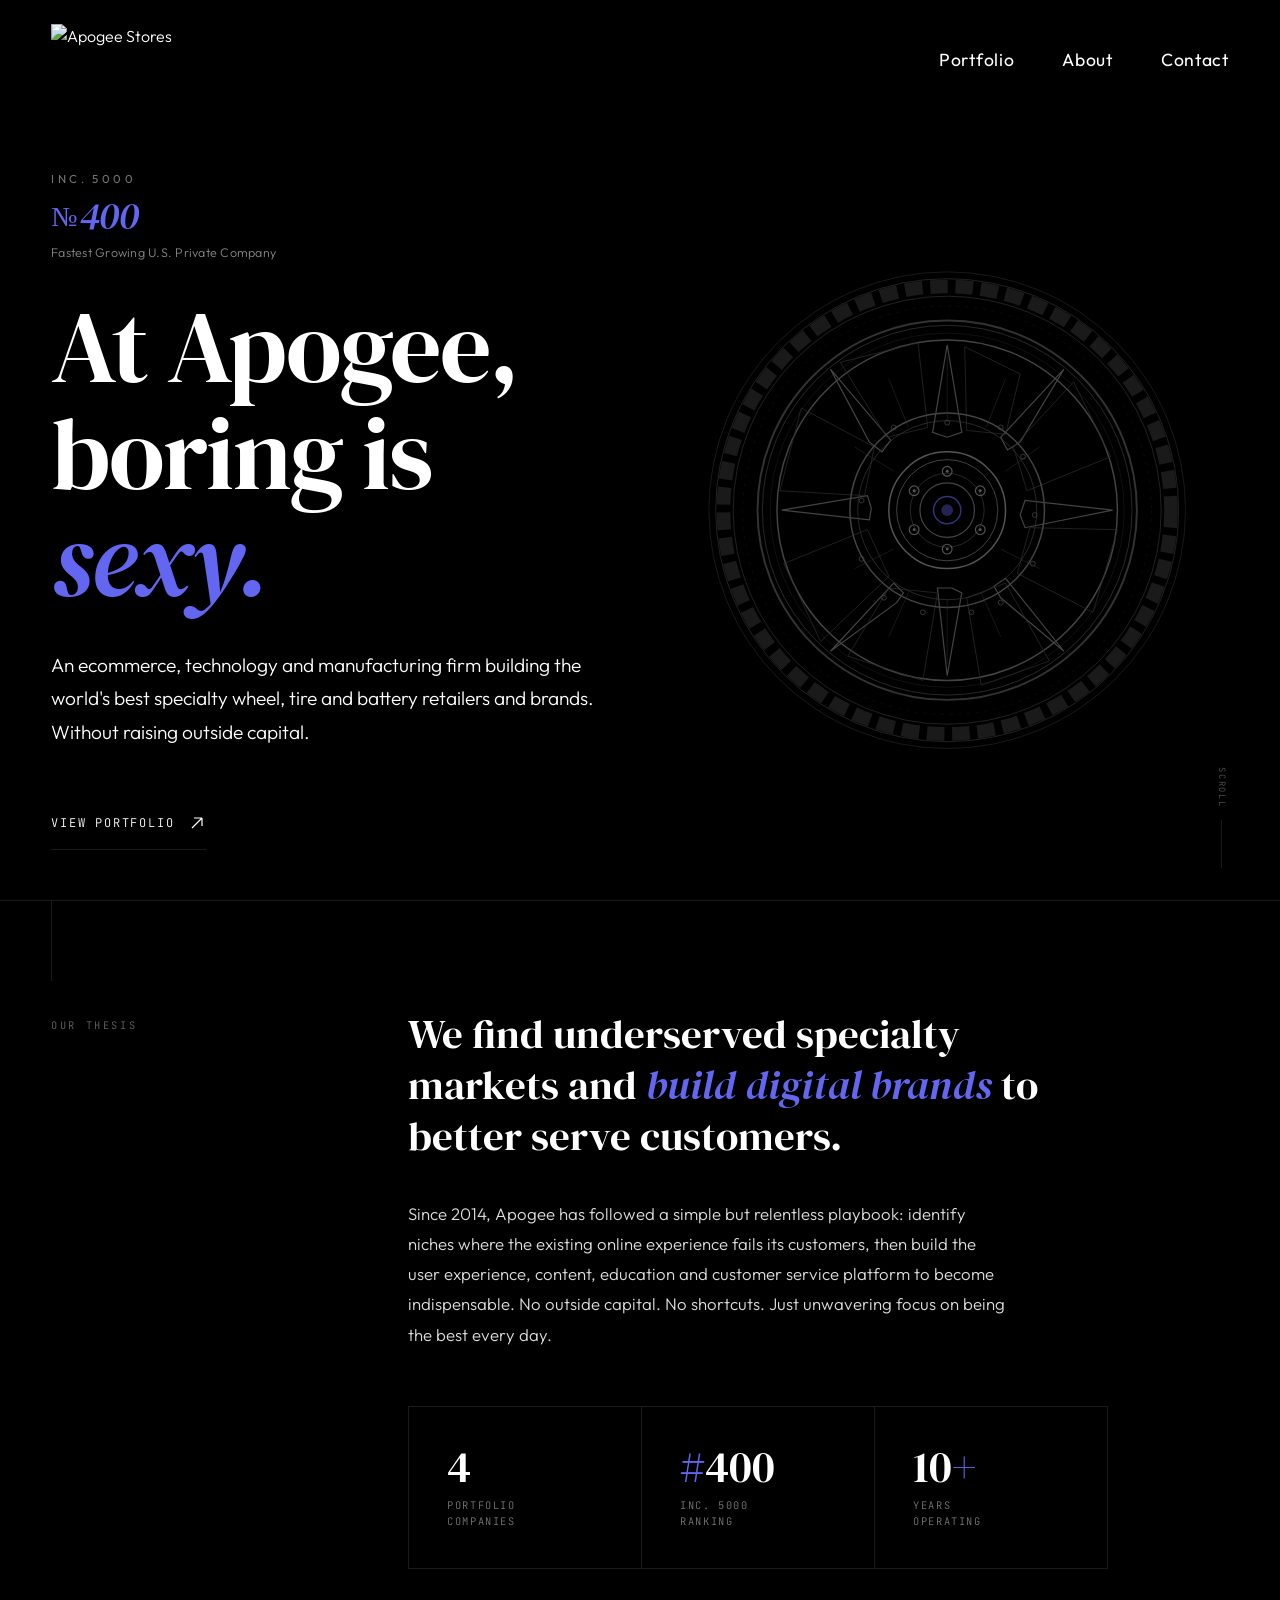
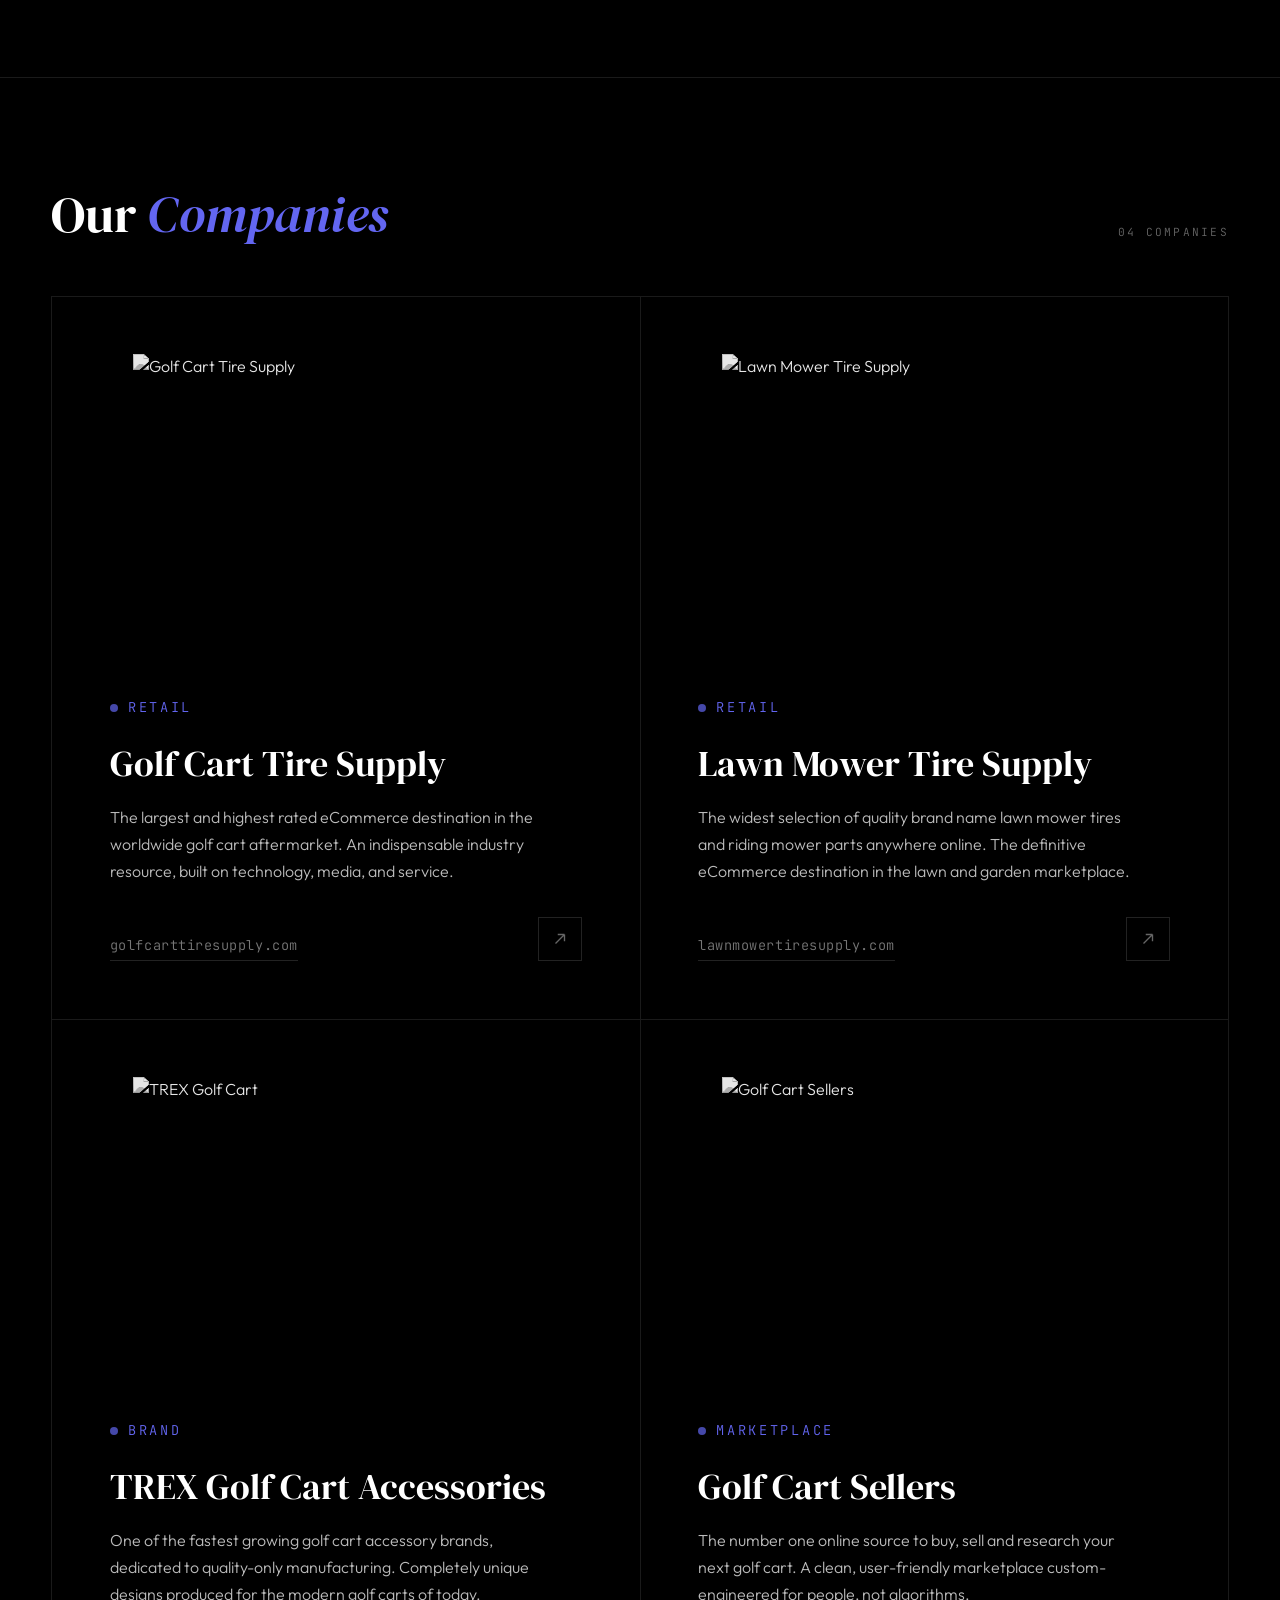
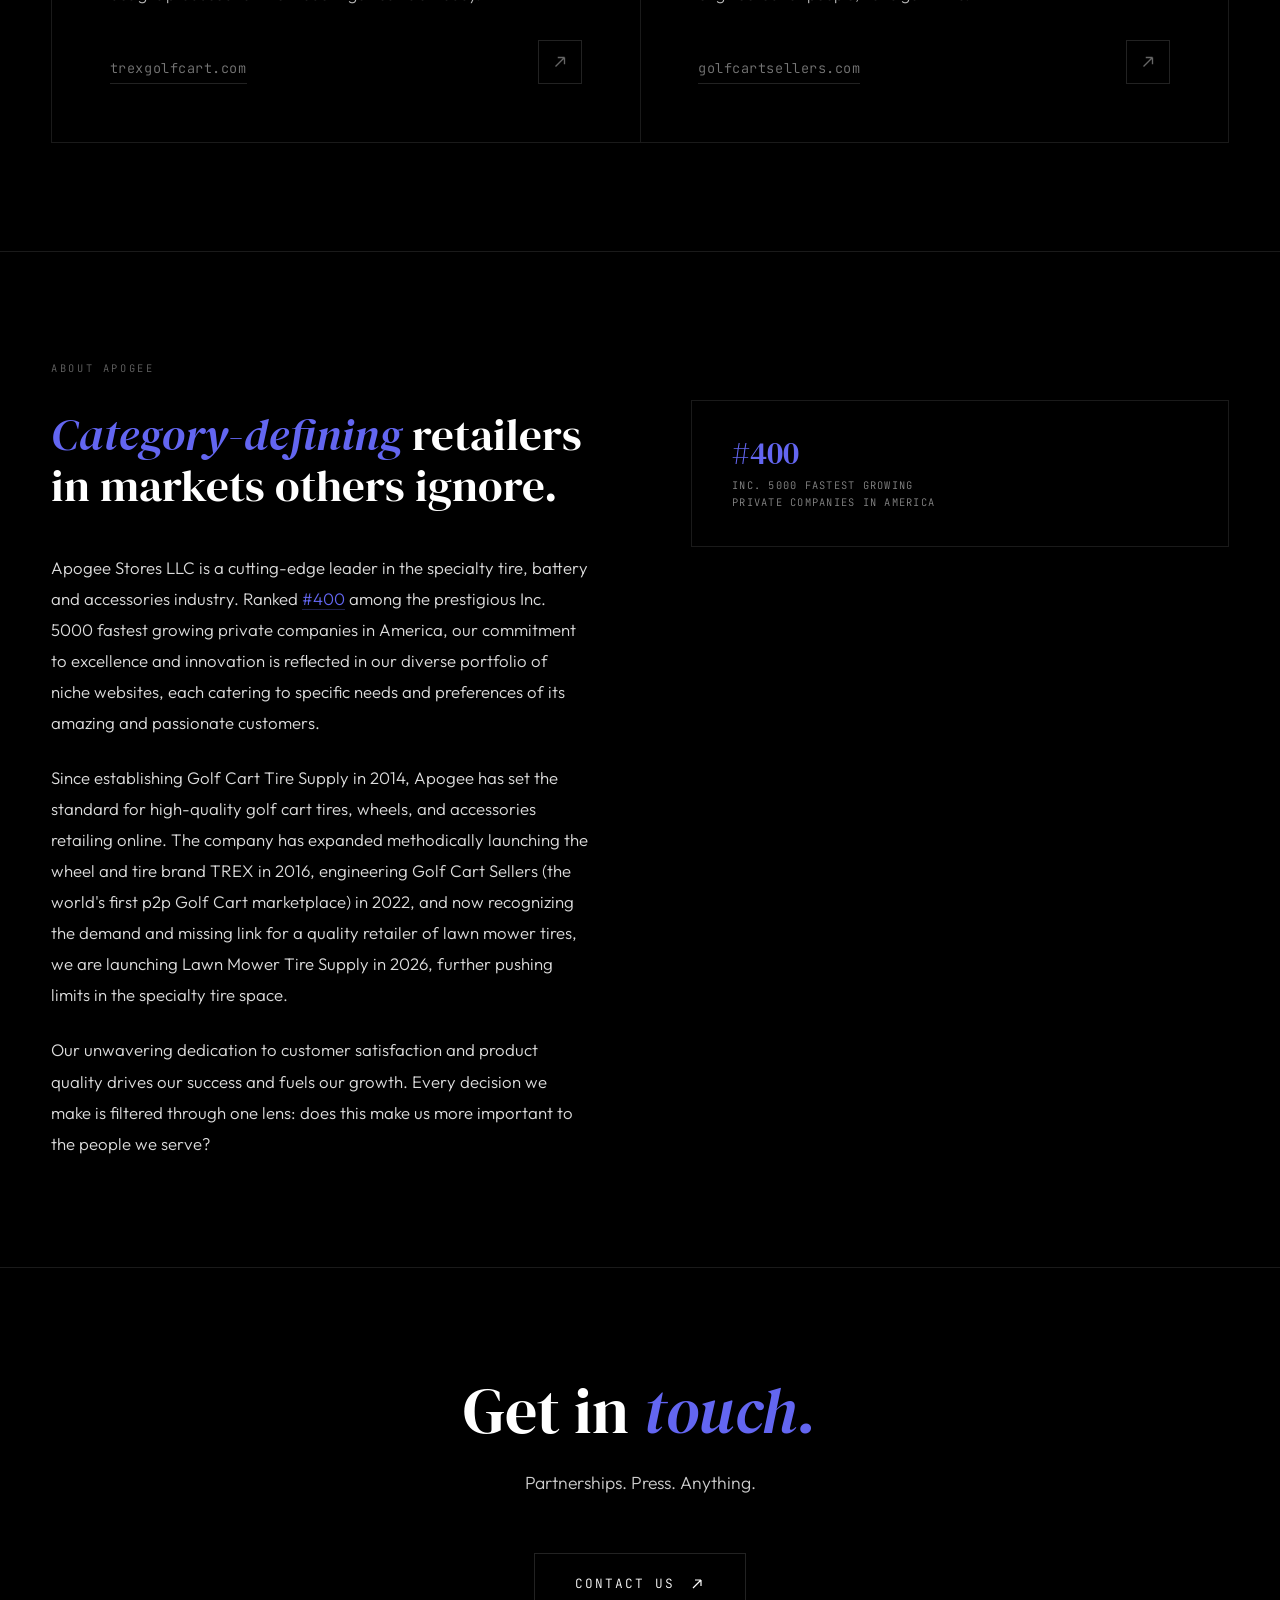
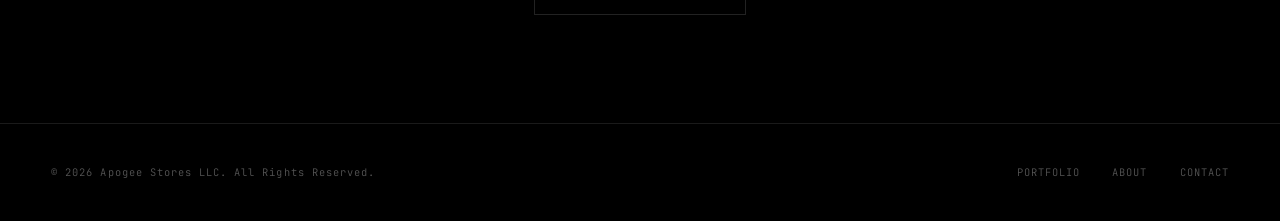
==== index.html @ 9d865c05 "Add files via upload New hero section above "Sexy" text." ====
<!DOCTYPE html>
<html lang="en">
<head>
<meta charset="UTF-8">
<meta name="viewport" content="width=device-width, initial-scale=1.0">
<meta name="theme-color" content="#000000">
<meta name="color-scheme" content="dark">
<title>Apogee Stores LLC | An innovative retail firm.</title>
<meta name="description" content="Apogee Stores is an ecommerce, technology and manufacturing firm that builds the world's best specialty wheel, tire and battery retailers and brands.">
<link rel="icon" type="image/svg+xml" href="data:image/svg+xml,%3Csvg xmlns='http://www.w3.org/2000/svg' viewBox='0 0 32 32'%3E%3Ctext x='50%25' y='95%25' text-anchor='middle' font-family='Times New Roman,Times,serif' font-size='38' font-weight='bold' fill='%23000'%3EA%3C/text%3E%3C/svg%3E">
<link rel="preconnect" href="https://fonts.googleapis.com">
<link rel="preconnect" href="https://fonts.gstatic.com" crossorigin>
<link href="https://fonts.googleapis.com/css2?family=DM+Serif+Display:ital@0;1&family=Outfit:wght@300;400;500;600&family=JetBrains+Mono:wght@300;400&display=swap" rel="stylesheet">
<style>
*, *::before, *::after { margin: 0; padding: 0; box-sizing: border-box; }

:root {
  --white: #fff;
  --ink: #000;
  --graphite: #1a1a1a;
  --ember: #6366f1;
  --serif: 'DM Serif Display', Georgia, serif;
  --sans: 'Outfit', sans-serif;
  --mono: 'JetBrains Mono', monospace;
  --ease-out-expo: cubic-bezier(0.16, 1, 0.3, 1);
}

html {
  font-size: 16px;
  scroll-behavior: smooth;
  -webkit-font-smoothing: antialiased;
  -moz-osx-font-smoothing: grayscale;
  background: #000000;
  color-scheme: dark;
}

body {
  background: #000000;
  color: #ffffff;
  font-family: var(--sans);
  font-weight: 300;
  line-height: 1.6;
  overflow-x: hidden;
  min-height: 100vh;
}

a { color: inherit; text-decoration: none; }

/* ===================== NAVIGATION ===================== */
.nav {
  position: fixed;
  top: 0;
  left: 0;
  right: 0;
  z-index: 100;
  padding: 0 clamp(24px, 4vw, 64px);
  height: 110px;
  padding-top: 10px;
  display: flex;
  align-items: center;
  justify-content: space-between;
  transition: background 0.5s ease, backdrop-filter 0.5s ease;
}

.nav.scrolled {
  background: rgba(0, 0, 0, 0.92);
  backdrop-filter: blur(20px) saturate(1.2);
  -webkit-backdrop-filter: blur(20px) saturate(1.2);
}

.nav-logo {
  display: flex;
  align-items: center;
  position: relative;
  z-index: 110;
}

.nav-logo-img {
  height: 72px;
  width: auto;
  display: block;
}

.nav-links {
  display: flex;
  align-items: center;
  gap: 48px;
}

.nav-link {
  font-family: var(--sans);
  font-size: 1.1rem;
  font-weight: 400;
  letter-spacing: 0.04em;
  color: #ffffff;
  transition: opacity 0.3s ease;
  position: relative;
}

.nav-link::after {
  content: '';
  position: absolute;
  bottom: -6px;
  left: 0;
  width: 0;
  height: 1.5px;
  background: var(--ember);
  transition: width 0.4s var(--ease-out-expo);
}

.nav-link:hover { opacity: 0.7; }
.nav-link:hover::after { width: 100%; }

.nav-toggle {
  display: none;
  flex-direction: column;
  gap: 6px;
  cursor: pointer;
  padding: 8px;
  background: none;
  border: none;
  position: relative;
  z-index: 110;
}

.nav-toggle span {
  display: block;
  width: 28px;
  height: 2px;
  background: #fff;
  transition: all 0.4s var(--ease-out-expo);
  transform-origin: center;
}

/* Full-screen mobile menu overlay */
.mobile-menu {
  display: none;
  position: fixed;
  inset: 0;
  z-index: 105;
  background: #000000;
  flex-direction: column;
  justify-content: center;
  align-items: flex-start;
  padding: 0 clamp(32px, 8vw, 64px);
  opacity: 0;
  visibility: hidden;
  transition: opacity 0.5s var(--ease-out-expo), visibility 0.5s;
}

.mobile-menu.open {
  opacity: 1;
  visibility: visible;
}

.mobile-menu-links {
  display: flex;
  flex-direction: column;
  gap: 0;
  width: 100%;
}

.mobile-menu-link {
  font-family: var(--serif);
  font-size: 2.4rem;
  font-weight: 400;
  color: #ffffff;
  padding: 24px 0;
  border-bottom: 1px solid #1a1a1a;
  display: block;
  transition: color 0.3s ease;
  opacity: 0;
  transform: translateY(20px);
  transition: opacity 0.5s var(--ease-out-expo), transform 0.5s var(--ease-out-expo), color 0.3s ease;
}

.mobile-menu.open .mobile-menu-link {
  opacity: 1;
  transform: translateY(0);
}

.mobile-menu.open .mobile-menu-link:nth-child(1) { transition-delay: 0.1s; }
.mobile-menu.open .mobile-menu-link:nth-child(2) { transition-delay: 0.18s; }
.mobile-menu.open .mobile-menu-link:nth-child(3) { transition-delay: 0.26s; }

.mobile-menu-link:active { color: var(--ember); }

.mobile-menu-footer {
  position: absolute;
  bottom: 40px;
  left: clamp(32px, 8vw, 64px);
  right: clamp(32px, 8vw, 64px);
  display: flex;
  justify-content: space-between;
  align-items: center;
  border-top: 1px solid #1a1a1a;
  padding-top: 20px;
}

.mobile-menu-copy {
  font-family: var(--mono);
  font-size: 0.55rem;
  letter-spacing: 0.1em;
  color: #555;
}

.mobile-menu-site {
  font-family: var(--mono);
  font-size: 0.55rem;
  letter-spacing: 0.1em;
  color: #555;
}

/* ===================== HERO ===================== */
.hero {
  min-height: 100vh;
  display: flex;
  flex-direction: column;
  justify-content: center;
  padding: 0 clamp(24px, 4vw, 64px);
  padding-top: 120px;
  position: relative;
  overflow: hidden;
}

.hero-bg {
  position: absolute;
  inset: 0;
  z-index: 0;
  background: #000000;
}

.hero-split {
  position: relative;
  z-index: 2;
  display: grid;
  grid-template-columns: 1fr 1fr;
  align-items: center;
  gap: clamp(20px, 4vw, 60px);
  max-width: 1400px;
}

.hero-content {
  max-width: 650px;
}

/* Wireframe wheel animation */
.hero-visual {
  display: flex;
  align-items: center;
  justify-content: center;
}

.wheel-container {
  width: clamp(380px, 38vw, 620px);
  height: clamp(380px, 38vw, 620px);
  position: relative;
  animation: wheelSpin 25s linear infinite;
}

@keyframes wheelSpin {
  from { transform: rotate(0deg); }
  to { transform: rotate(360deg); }
}

.wheel-container svg {
  width: 100%;
  height: 100%;
}

.hero-eyebrow {
  margin-bottom: 32px;
  display: flex;
  flex-direction: column;
  align-items: flex-start;
  gap: 6px;
}

.eyebrow-top {
  font-family: var(--sans);
  font-size: 0.72rem;
  font-weight: 400;
  letter-spacing: 0.3em;
  text-transform: uppercase;
  color: #777;
}

.eyebrow-rank {
  font-family: var(--serif);
  font-size: clamp(1.8rem, 3vw, 2.4rem);
  font-weight: 400;
  font-style: italic;
  line-height: 1;
  color: var(--ember);
  letter-spacing: -0.015em;
  margin-top: 2px;
}

.eyebrow-numero {
  font-style: normal;
  font-size: 0.72em;
  margin-right: 0.08em;
  vertical-align: 0.08em;
  letter-spacing: 0;
}

.eyebrow-sub {
  font-family: var(--sans);
  font-size: 0.78rem;
  font-weight: 300;
  color: #888;
  letter-spacing: 0.02em;
  margin-top: 4px;
  line-height: 1.3;
}

.hero-headline {
  font-family: var(--serif);
  font-size: clamp(3.2rem, 8vw, 7.5rem);
  font-weight: 400;
  line-height: 1.04;
  letter-spacing: -0.02em;
  color: #fff;
  margin-bottom: 36px;
}

.hero-headline em {
  font-style: italic;
  color: var(--ember);
}

.hero-sub {
  font-size: clamp(1.05rem, 1.5vw, 1.2rem);
  font-weight: 300;
  line-height: 1.75;
  color: #fff;
  max-width: 580px;
  margin-bottom: 48px;
}

.hero-cta {
  display: inline-flex;
  align-items: center;
  gap: 14px;
  font-family: var(--mono);
  font-size: 0.75rem;
  letter-spacing: 0.15em;
  text-transform: uppercase;
  color: #fff;
  padding: 16px 0;
  border-bottom: 1px solid var(--graphite);
  transition: border-color 0.4s ease, gap 0.4s var(--ease-out-expo);
  cursor: pointer;
}

.hero-cta:hover { border-color: var(--ember); gap: 22px; }

.hero-cta svg {
  width: 18px;
  height: 18px;
  transition: transform 0.4s var(--ease-out-expo);
}

.hero-cta:hover svg { transform: translateX(4px); }

.hero-scroll {
  position: absolute;
  bottom: 32px;
  right: clamp(24px, 4vw, 64px);
  z-index: 2;
  display: flex;
  flex-direction: column;
  align-items: center;
  gap: 12px;
}

.hero-scroll-text {
  font-family: var(--mono);
  font-size: 0.55rem;
  letter-spacing: 0.2em;
  text-transform: uppercase;
  color: #555;
  writing-mode: vertical-rl;
}

.hero-scroll-line {
  width: 1px;
  height: 48px;
  background: var(--graphite);
  position: relative;
  overflow: hidden;
}

.hero-scroll-line::after {
  content: '';
  position: absolute;
  top: -100%;
  left: 0;
  width: 100%;
  height: 100%;
  background: var(--ember);
  animation: scrollPulse 2.4s var(--ease-out-expo) infinite;
}

@keyframes scrollPulse {
  0% { top: -100%; }
  50% { top: 100%; }
  100% { top: 100%; }
}

/* ===================== SECTIONS ===================== */
.section {
  padding: clamp(80px, 12vh, 160px) clamp(24px, 4vw, 64px);
  position: relative;
}

.thesis { border-top: 1px solid var(--graphite); }

.thesis-inner {
  display: grid;
  grid-template-columns: 280px 1fr;
  gap: clamp(40px, 6vw, 120px);
  max-width: 1400px;
  margin: 0 auto;
}

.thesis-label {
  font-family: var(--mono);
  font-size: 0.65rem;
  letter-spacing: 0.25em;
  text-transform: uppercase;
  color: #666;
  padding-top: 8px;
}

.thesis-heading {
  font-family: var(--serif);
  font-size: clamp(1.8rem, 3.2vw, 2.8rem);
  font-weight: 400;
  line-height: 1.25;
  color: #fff;
  margin-bottom: 36px;
  max-width: 700px;
}

.thesis-heading em { font-style: italic; color: var(--ember); }

.thesis-body {
  font-size: 1.05rem;
  font-weight: 300;
  line-height: 1.8;
  color: #ddd;
  max-width: 600px;
  margin-bottom: 56px;
}

.stats {
  display: grid;
  grid-template-columns: repeat(3, 1fr);
  gap: 1px;
  background: var(--graphite);
  border: 1px solid var(--graphite);
  max-width: 700px;
}

.stat {
  background: #000;
  padding: clamp(24px, 3vw, 40px);
}

.stat-number {
  font-family: var(--serif);
  font-size: clamp(2rem, 3.5vw, 3rem);
  font-weight: 400;
  color: #fff;
  line-height: 1;
  margin-bottom: 8px;
}

.stat-number .stat-accent { color: var(--ember); }

.stat-label {
  font-family: var(--mono);
  font-size: 0.65rem;
  letter-spacing: 0.15em;
  text-transform: uppercase;
  color: #777;
  line-height: 1.5;
}

/* ===================== PORTFOLIO ===================== */
.portfolio { border-top: 1px solid var(--graphite); }

.portfolio-header {
  display: flex;
  justify-content: space-between;
  align-items: flex-end;
  max-width: 1400px;
  margin: 0 auto clamp(48px, 6vh, 80px);
}

.portfolio-title {
  font-family: var(--serif);
  font-size: clamp(2.2rem, 4vw, 3.5rem);
  font-weight: 400;
  color: #fff;
  line-height: 1.1;
}

.portfolio-title em { font-style: italic; color: var(--ember); }

.portfolio-count {
  font-family: var(--mono);
  font-size: 0.7rem;
  letter-spacing: 0.2em;
  text-transform: uppercase;
  color: #666;
}

.portfolio-grid {
  max-width: 1400px;
  margin: 0 auto;
  display: grid;
  grid-template-columns: 1fr 1fr;
  gap: 1px;
  background: var(--graphite);
  border: 1px solid var(--graphite);
}

.portfolio-card {
  background: #000;
  padding: clamp(36px, 4.5vw, 64px);
  display: flex;
  flex-direction: column;
  justify-content: space-between;
  min-height: clamp(440px, 52vh, 620px);
  position: relative;
  overflow: hidden;
  cursor: pointer;
  transition: background 0.5s ease;
}

.portfolio-card::before {
  content: '';
  position: absolute;
  inset: 0;
  opacity: 0;
  transition: opacity 0.6s ease;
}

.portfolio-card:nth-child(1)::before { background: radial-gradient(ellipse at 30% 70%, rgba(99, 102, 241, 0.07) 0%, transparent 70%); }
.portfolio-card:nth-child(2)::before { background: radial-gradient(ellipse at 70% 30%, rgba(99, 102, 241, 0.06) 0%, transparent 70%); }
.portfolio-card:nth-child(3)::before { background: radial-gradient(ellipse at 40% 40%, rgba(99, 102, 241, 0.06) 0%, transparent 70%); }
.portfolio-card:nth-child(4)::before { background: radial-gradient(ellipse at 60% 60%, rgba(99, 102, 241, 0.07) 0%, transparent 70%); }

.portfolio-card:hover::before { opacity: 1; }
.portfolio-card:hover { background: #050505; }

.card-top { position: relative; z-index: 1; }

.card-logo {
  height: clamp(200px, 24vw, 320px);
  width: auto;
  max-width: 90%;
  display: block;
  margin: 0 auto 32px auto;
  opacity: 0.9;
  filter: grayscale(100%) brightness(1.3);
  transition: opacity 0.4s ease, filter 0.4s ease;
}

.portfolio-card:hover .card-logo {
  opacity: 1;
  filter: grayscale(0%) brightness(1);
}

.card-category {
  font-family: var(--mono);
  font-size: 0.85rem;
  letter-spacing: 0.2em;
  text-transform: uppercase;
  color: var(--ember);
  margin-bottom: 24px;
  display: inline-flex;
  align-items: center;
  gap: 10px;
}

.card-category::before {
  content: '';
  display: block;
  width: 8px;
  height: 8px;
  border-radius: 50%;
  background: var(--ember);
  opacity: 0.7;
}

.card-name {
  font-family: var(--serif);
  font-size: clamp(1.8rem, 2.8vw, 2.5rem);
  font-weight: 400;
  color: #fff;
  line-height: 1.15;
  margin-bottom: 20px;
  transition: color 0.3s ease;
}

.card-desc {
  font-size: clamp(1rem, 1.2vw, 1.1rem);
  font-weight: 300;
  line-height: 1.7;
  color: #bbb;
  max-width: 440px;
}

.card-bottom {
  display: flex;
  justify-content: space-between;
  align-items: flex-end;
  position: relative;
  z-index: 1;
  padding-top: 32px;
}

.card-url {
  font-family: var(--mono);
  font-size: 0.85rem;
  letter-spacing: 0.04em;
  color: #777;
  border-bottom: 1px solid #222;
  padding-bottom: 4px;
  transition: color 0.3s ease, border-color 0.3s ease;
}

.portfolio-card:hover .card-url { color: #ccc; border-color: #555; }

.card-arrow {
  width: 44px;
  height: 44px;
  border: 1px solid #222;
  display: flex;
  align-items: center;
  justify-content: center;
  transition: border-color 0.3s ease, transform 0.4s var(--ease-out-expo);
}

.card-arrow svg { width: 18px; height: 18px; color: #666; transition: color 0.3s ease; }
.portfolio-card:hover .card-arrow { border-color: var(--ember); transform: translate(2px, -2px); }
.portfolio-card:hover .card-arrow svg { color: var(--ember); }

/* ===================== ABOUT ===================== */
.about { border-top: 1px solid var(--graphite); }

.about-inner {
  max-width: 1400px;
  margin: 0 auto;
  display: grid;
  grid-template-columns: 1fr 1fr;
  gap: clamp(40px, 8vw, 160px);
  align-items: start;
}

.about-label {
  font-family: var(--mono);
  font-size: 0.65rem;
  letter-spacing: 0.25em;
  text-transform: uppercase;
  color: #666;
  margin-bottom: 32px;
}

.about-heading {
  font-family: var(--serif);
  font-size: clamp(2rem, 3.5vw, 3.2rem);
  font-weight: 400;
  line-height: 1.15;
  color: #fff;
  margin-bottom: 40px;
}

.about-heading em { font-style: italic; color: var(--ember); }

.about-body {
  font-size: 1.05rem;
  font-weight: 300;
  line-height: 1.85;
  color: #ddd;
}

.about-body p + p { margin-top: 24px; }

.about-right { position: relative; padding-top: 40px; }

.about-accolade {
  padding: 36px 40px;
  border: 1px solid var(--graphite);
  background: #000;
}

.about-accolade-number {
  font-family: var(--serif);
  font-size: 2rem;
  color: var(--ember);
  line-height: 1;
  margin-bottom: 8px;
}

.about-accolade-text {
  font-family: var(--mono);
  font-size: 0.65rem;
  letter-spacing: 0.12em;
  text-transform: uppercase;
  color: #888;
  line-height: 1.6;
}

/* ===================== CONTACT ===================== */
.contact { border-top: 1px solid var(--graphite); text-align: center; }

.contact-inner { max-width: 700px; margin: 0 auto; }

.contact-heading {
  font-family: var(--serif);
  font-size: clamp(2.5rem, 5vw, 4.5rem);
  font-weight: 400;
  line-height: 1.08;
  color: #fff;
  margin-bottom: 24px;
}

.contact-heading em { font-style: italic; color: var(--ember); }

.contact-sub {
  font-size: 1.1rem;
  font-weight: 300;
  color: #ccc;
  margin-bottom: 56px;
}

.contact-link {
  display: inline-flex;
  align-items: center;
  gap: 14px;
  font-family: var(--mono);
  font-size: 0.8rem;
  letter-spacing: 0.15em;
  text-transform: uppercase;
  color: #fff;
  padding: 20px 40px;
  border: 1px solid #222;
  transition: border-color 0.4s ease, background 0.4s ease, gap 0.4s var(--ease-out-expo);
}

.contact-link:hover { border-color: var(--ember); background: rgba(99, 102, 241, 0.06); gap: 22px; }
.contact-link svg { width: 16px; height: 16px; transition: transform 0.4s var(--ease-out-expo); }
.contact-link:hover svg { transform: translateX(3px); }

/* ===================== FOOTER ===================== */
.footer {
  padding: 40px clamp(24px, 4vw, 64px);
  border-top: 1px solid var(--graphite);
  display: flex;
  justify-content: space-between;
  align-items: center;
}

.footer-left {
  font-family: var(--mono);
  font-size: 0.65rem;
  letter-spacing: 0.1em;
  color: #555;
}

.footer-right { display: flex; gap: 32px; }

.footer-link {
  font-family: var(--mono);
  font-size: 0.65rem;
  letter-spacing: 0.1em;
  text-transform: uppercase;
  color: #555;
  transition: color 0.3s ease;
}

.footer-link:hover { color: #fff; }

/* ===================== CONTACT MODAL ===================== */
.modal-overlay {
  position: fixed;
  inset: 0;
  z-index: 200;
  background: rgba(0, 0, 0, 0.85);
  backdrop-filter: blur(12px);
  -webkit-backdrop-filter: blur(12px);
  display: flex;
  align-items: center;
  justify-content: center;
  opacity: 0;
  visibility: hidden;
  transition: opacity 0.4s ease, visibility 0.4s;
  padding: 20px;
}

.modal-overlay.open {
  opacity: 1;
  visibility: visible;
}

.modal {
  background: #0a0a0a;
  border: 1px solid #1a1a1a;
  width: 100%;
  max-width: 520px;
  padding: clamp(32px, 5vw, 56px);
  position: relative;
  transform: translateY(20px) scale(0.97);
  transition: transform 0.4s var(--ease-out-expo);
}

.modal-overlay.open .modal {
  transform: translateY(0) scale(1);
}

.modal-close {
  position: absolute;
  top: 20px;
  right: 20px;
  width: 36px;
  height: 36px;
  background: none;
  border: 1px solid #222;
  display: flex;
  align-items: center;
  justify-content: center;
  cursor: pointer;
  transition: border-color 0.3s ease;
}

.modal-close:hover { border-color: var(--ember); }

.modal-close svg { width: 14px; height: 14px; color: #888; }

.modal-title {
  font-family: var(--serif);
  font-size: 2.2rem;
  color: #fff;
  margin-bottom: 8px;
}

.modal-title em { font-style: italic; color: var(--ember); }

.modal-subtitle {
  font-size: 1.05rem;
  color: #fff;
  margin-bottom: 36px;
}

.form-group {
  margin-bottom: 20px;
}

.form-label {
  display: block;
  font-family: var(--mono);
  font-size: 0.72rem;
  letter-spacing: 0.15em;
  text-transform: uppercase;
  color: #fff;
  margin-bottom: 8px;
}

.form-input {
  width: 100%;
  padding: 16px 18px;
  background: #000;
  border: 1px solid #222;
  color: #fff;
  font-family: var(--sans);
  font-size: 1.1rem;
  font-weight: 300;
  outline: none;
  transition: border-color 0.3s ease;
  -webkit-appearance: none;
  border-radius: 0;
}

.form-input:focus { border-color: var(--ember); }

.form-input::placeholder { color: #333; }

textarea.form-input {
  resize: vertical;
  min-height: 100px;
}

.form-submit {
  display: inline-flex;
  align-items: center;
  gap: 12px;
  font-family: var(--mono);
  font-size: 0.85rem;
  letter-spacing: 0.15em;
  text-transform: uppercase;
  color: #fff;
  padding: 16px 32px;
  background: none;
  border: 1px solid #222;
  cursor: pointer;
  transition: border-color 0.4s ease, background 0.4s ease, gap 0.4s var(--ease-out-expo);
  margin-top: 8px;
  width: 100%;
  justify-content: center;
}

.form-submit:hover {
  border-color: var(--ember);
  background: rgba(99, 102, 241, 0.06);
  gap: 18px;
}

.form-submit svg { width: 14px; height: 14px; }

.form-success {
  display: none;
  text-align: center;
  padding: 40px 0;
}

.form-success-icon {
  width: 48px;
  height: 48px;
  border: 2px solid var(--ember);
  border-radius: 50%;
  display: flex;
  align-items: center;
  justify-content: center;
  margin: 0 auto 20px;
}

.form-success-icon svg { width: 20px; height: 20px; color: var(--ember); }

.form-success-text {
  font-family: var(--serif);
  font-size: 1.4rem;
  color: #fff;
  margin-bottom: 8px;
}

.form-success-sub {
  font-size: 0.9rem;
  color: #666;
}

/* ===================== ANIMATIONS ===================== */
.reveal {
  opacity: 0;
  transform: translateY(36px);
  transition: opacity 0.9s var(--ease-out-expo), transform 0.9s var(--ease-out-expo);
}

.reveal.visible { opacity: 1; transform: translateY(0); }
.reveal-delay-1 { transition-delay: 0.1s; }
.reveal-delay-2 { transition-delay: 0.2s; }
.reveal-delay-3 { transition-delay: 0.35s; }

.hero .hero-content .hero-eyebrow,
.hero .hero-content .hero-headline,
.hero .hero-content .hero-sub,
.hero .hero-content .hero-cta {
  opacity: 0;
  transform: translateY(30px);
  animation: heroEnter 1s var(--ease-out-expo) forwards;
}

.hero .hero-content .hero-eyebrow { animation-delay: 0.3s; }
.hero .hero-content .hero-headline { animation-delay: 0.5s; }
.hero .hero-content .hero-sub { animation-delay: 0.7s; }
.hero .hero-content .hero-cta { animation-delay: 0.9s; }

@keyframes heroEnter { to { opacity: 1; transform: translateY(0); } }

.hero-scroll { opacity: 0; animation: heroEnter 0.8s var(--ease-out-expo) 1.3s forwards; }

.portfolio-card {
  opacity: 0;
  transform: translateY(40px);
  transition: opacity 0.8s var(--ease-out-expo), transform 0.8s var(--ease-out-expo), background 0.5s ease;
}

.portfolio-card.visible { opacity: 1; transform: translateY(0); }
.portfolio-card:nth-child(2).visible { transition-delay: 0.12s; }
.portfolio-card:nth-child(3).visible { transition-delay: 0.24s; }
.portfolio-card:nth-child(4).visible { transition-delay: 0.36s; }

.section-line {
  position: absolute;
  top: 0;
  left: clamp(24px, 4vw, 64px);
  width: 1px;
  height: 0;
  background: var(--graphite);
  transition: height 1.2s var(--ease-out-expo);
}

.section-line.drawn { height: 80px; }

.cursor-dot {
  width: 8px;
  height: 8px;
  background: var(--ember);
  border-radius: 50%;
  position: fixed;
  pointer-events: none;
  z-index: 9998;
  opacity: 0;
  transition: opacity 0.3s ease, transform 0.15s ease;
  transform: translate(-50%, -50%);
  mix-blend-mode: screen;
}

.cursor-dot.active { opacity: 1; transform: translate(-50%, -50%) scale(3); }

@media (hover: hover) { .portfolio-card { cursor: none; } }

/* ===================== RESPONSIVE ===================== */
@media (max-width: 900px) {
  .nav {
    height: 80px;
    padding-top: 0;
  }

  .nav-links { display: none; }
  .nav-toggle { display: flex; }
  .mobile-menu { display: flex; }

  .hero {
    min-height: 100vh;
    padding-bottom: 48px;
    padding-top: 90px;
    justify-content: flex-start;
  }

  .hero-split {
    grid-template-columns: 1fr;
    gap: 24px;
  }

  .hero-visual {
    order: -1;
    padding-bottom: 0;
    padding-top: 10px;
    justify-content: center;
  }

  .wheel-container {
    width: 55vw;
    height: 55vw;
    max-width: 280px;
    max-height: 280px;
  }

  .hero-headline { font-size: 2.8rem; line-height: 1.1; }
  .hero-eyebrow { margin-bottom: 24px; gap: 4px; }
  .eyebrow-top { font-size: 0.62rem; letter-spacing: 0.24em; }
  .eyebrow-rank { font-size: 1.85rem; }
  .eyebrow-sub { font-size: 0.72rem; }
  .hero-sub { font-size: 0.95rem; }
  .thesis-inner { grid-template-columns: 1fr; gap: 24px; }
  .portfolio-grid { grid-template-columns: 1fr; }
  .portfolio-card { min-height: auto; padding: 36px 24px; }
  .card-logo { height: 140px; max-width: 80%; margin: 0 auto 24px auto; }
  .card-name { font-size: 1.6rem; }
  .card-category { font-size: 0.75rem; }
  .card-desc { font-size: 0.95rem; }
  .card-url { font-size: 0.75rem; }
  .about-inner { grid-template-columns: 1fr; }
  .about-right { padding-top: 0; }
  .about-heading { font-size: 1.8rem; }
  .stats { grid-template-columns: repeat(3, 1fr); }
  .contact-heading { font-size: 2.2rem; }
  .footer { flex-direction: column; gap: 20px; text-align: center; }
  .hero-scroll { display: none; }
  .section { padding: 60px 20px; }
}

@media (max-width: 480px) {
  .nav { padding: 0 16px; }
  .nav-logo-img { height: 40px; }
  .hero { padding: 0 16px; padding-bottom: 40px; padding-top: 80px; }
  .hero-headline { font-size: 2.2rem; }
  .hero-eyebrow { margin-bottom: 20px; gap: 3px; }
  .eyebrow-top { font-size: 0.56rem; letter-spacing: 0.2em; }
  .eyebrow-rank { font-size: 1.65rem; }
  .eyebrow-sub { font-size: 0.68rem; }
  .hero-sub { font-size: 0.9rem; }
  .wheel-container { width: 60vw; height: 60vw; max-width: 250px; max-height: 250px; }
  .section { padding: 48px 16px; }
  .card-logo { height: 120px; }
  .card-name { font-size: 1.4rem; }
  .stats { grid-template-columns: 1fr; }
  .portfolio-title { font-size: 1.8rem; }
  .portfolio-header { flex-direction: column; align-items: flex-start; gap: 12px; }
  .mobile-menu-link { font-size: 1.8rem; padding: 20px 0; }
}

/* Prevent body scroll when menu is open */
body.menu-open { overflow: hidden; }
</style>
</head>
<body>

<div class="cursor-dot" id="cursorDot"></div>

<!-- Navigation -->
<nav class="nav" id="nav">
  <a href="#" class="nav-logo">
    <img src="https://cdn.prod.website-files.com/66a3d7478fabf15efa8d1afc/66aec7fba37d1a6f59a7fd90_Apogee-Stores-Logo-001%20FINAL%20WHITE-p-500.png" alt="Apogee Stores" class="nav-logo-img">
  </a>
  <div class="nav-links" id="navLinks">
    <a href="#portfolio" class="nav-link">Portfolio</a>
    <a href="#about" class="nav-link">About</a>
    <a href="#contact" class="nav-link">Contact</a>
  </div>
  <button class="nav-toggle" id="navToggle" aria-label="Menu">
    <span></span><span></span><span></span>
  </button>
</nav>

<!-- Full-screen mobile menu -->
<div class="mobile-menu" id="mobileMenu">
  <div class="mobile-menu-links">
    <a href="#portfolio" class="mobile-menu-link">Portfolio</a>
    <a href="#about" class="mobile-menu-link">About</a>
    <a href="#contact" class="mobile-menu-link">Contact</a>
  </div>
  <div class="mobile-menu-footer">
    <span class="mobile-menu-copy">&copy; 2026 Apogee Stores LLC</span>
    <span class="mobile-menu-site">apogeestores.com</span>
  </div>
</div>

<!-- Hero -->
<section class="hero">
  <div class="hero-bg"></div>
  <div class="hero-split">
    <div class="hero-content">
      <div class="hero-eyebrow">
        <div class="eyebrow-top">Inc. 5000</div>
        <div class="eyebrow-rank"><span class="eyebrow-numero">№</span>400</div>
        <div class="eyebrow-sub">Fastest Growing U.S. Private Company</div>
      </div>
      <h1 class="hero-headline">At Apogee,<br>boring is <em>sexy.</em></h1>
      <p class="hero-sub">An ecommerce, technology and manufacturing firm building the world's best specialty wheel, tire and battery retailers and brands. Without raising outside capital.</p>
      <a href="#portfolio" class="hero-cta">
        <span>View portfolio</span>
        <svg viewBox="0 0 18 18" fill="none" stroke="currentColor" stroke-width="1.2"><path d="M4 14L14 4M14 4H6M14 4V12"/></svg>
      </a>
    </div>
    <div class="hero-visual">
      <div class="wheel-container">
        <svg viewBox="0 0 500 500" fill="none" xmlns="http://www.w3.org/2000/svg">
          <!-- Outer tire -->
          <circle cx="250" cy="250" r="245" stroke="#1a1a1a" stroke-width="1"/>
          <circle cx="250" cy="250" r="238" stroke="#222" stroke-width="1"/>
          <!-- Tire tread blocks -->
          <circle cx="250" cy="250" r="230" stroke="#1a1a1a" stroke-width="14" stroke-dasharray="18 8"/>
          <circle cx="250" cy="250" r="220" stroke="#222" stroke-width="1"/>
          <!-- Tire sidewall detail -->
          <circle cx="250" cy="250" r="210" stroke="#1a1a1a" stroke-width="0.5" stroke-dasharray="3 6"/>
          <!-- Wheel lip outer -->
          <circle cx="250" cy="250" r="195" stroke="#333" stroke-width="2"/>
          <circle cx="250" cy="250" r="190" stroke="#2a2a2a" stroke-width="1"/>
          <!-- Rim channel -->
          <circle cx="250" cy="250" r="182" stroke="#222" stroke-width="0.5"/>
          <!-- Main spoke ring outer -->
          <circle cx="250" cy="250" r="175" stroke="#444" stroke-width="1.5"/>
          <!-- 10-spoke aggressive pattern (FUEL style deep dish) -->
          <!-- Spoke pair 1 -->
          <path d="M250 80 L235 170 L250 175 L265 170 Z" stroke="#444" stroke-width="1.2" fill="none"/>
          <!-- Spoke pair 2 -->
          <path d="M370 105 L305 175 L312 188 L325 180 Z" stroke="#444" stroke-width="1.2" fill="none"/>
          <!-- Spoke pair 3 -->
          <path d="M420 250 L330 240 L325 255 L330 268 Z" stroke="#444" stroke-width="1.2" fill="none"/>
          <!-- Spoke pair 4 -->
          <path d="M370 395 L310 320 L298 328 L305 340 Z" stroke="#444" stroke-width="1.2" fill="none"/>
          <!-- Spoke pair 5 -->
          <path d="M250 420 L240 330 L255 330 L265 335 Z" stroke="#444" stroke-width="1.2" fill="none"/>
          <!-- Spoke pair 6 -->
          <path d="M130 395 L195 325 L205 335 L198 345 Z" stroke="#444" stroke-width="1.2" fill="none"/>
          <!-- Spoke pair 7 -->
          <path d="M80 250 L170 260 L172 248 L168 235 Z" stroke="#444" stroke-width="1.2" fill="none"/>
          <!-- Spoke pair 8 -->
          <path d="M130 105 L192 178 L183 190 L170 180 Z" stroke="#444" stroke-width="1.2" fill="none"/>
          <!-- Window cutouts between spokes -->
          <path d="M268 82 L325 110 L310 172 L270 168 Z" stroke="#2a2a2a" stroke-width="0.8" fill="none"/>
          <path d="M380 118 L418 195 L332 230 L318 185 Z" stroke="#2a2a2a" stroke-width="0.8" fill="none"/>
          <path d="M425 270 L400 355 L322 315 L335 268 Z" stroke="#2a2a2a" stroke-width="0.8" fill="none"/>
          <path d="M355 405 L285 430 L270 340 L310 325 Z" stroke="#2a2a2a" stroke-width="0.8" fill="none"/>
          <path d="M225 425 L148 400 L190 330 L240 335 Z" stroke="#2a2a2a" stroke-width="0.8" fill="none"/>
          <path d="M120 385 L82 305 L168 270 L190 318 Z" stroke="#2a2a2a" stroke-width="0.8" fill="none"/>
          <path d="M78 230 L100 145 L175 185 L165 235 Z" stroke="#2a2a2a" stroke-width="0.8" fill="none"/>
          <path d="M140 98 L220 78 L230 165 L188 175 Z" stroke="#2a2a2a" stroke-width="0.8" fill="none"/>
          <!-- Inner spoke ring -->
          <circle cx="250" cy="250" r="100" stroke="#444" stroke-width="1.5"/>
          <circle cx="250" cy="250" r="92" stroke="#333" stroke-width="0.8"/>
          <!-- Milled spoke face detail lines -->
          <line x1="250" y1="92" x2="250" y2="158" stroke="#333" stroke-width="0.5"/>
          <line x1="310" y1="115" x2="290" y2="165" stroke="#333" stroke-width="0.5"/>
          <line x1="345" y1="185" x2="310" y2="210" stroke="#333" stroke-width="0.5"/>
          <line x1="345" y1="310" x2="305" y2="290" stroke="#333" stroke-width="0.5"/>
          <line x1="305" y1="380" x2="285" y2="335" stroke="#333" stroke-width="0.5"/>
          <line x1="250" y1="408" x2="250" y2="342" stroke="#333" stroke-width="0.5"/>
          <line x1="190" y1="380" x2="210" y2="335" stroke="#333" stroke-width="0.5"/>
          <line x1="155" y1="310" x2="195" y2="290" stroke="#333" stroke-width="0.5"/>
          <line x1="155" y1="185" x2="195" y2="210" stroke="#333" stroke-width="0.5"/>
          <line x1="190" y1="115" x2="210" y2="165" stroke="#333" stroke-width="0.5"/>
          <!-- Hub cap -->
          <circle cx="250" cy="250" r="60" stroke="#555" stroke-width="1.5"/>
          <circle cx="250" cy="250" r="52" stroke="#444" stroke-width="1"/>
          <!-- Hub cap inner detail -->
          <circle cx="250" cy="250" r="38" stroke="#333" stroke-width="0.8"/>
          <circle cx="250" cy="250" r="28" stroke="#444" stroke-width="1.2"/>
          <!-- Center bore -->
          <circle cx="250" cy="250" r="14" stroke="#6366f1" stroke-width="1.5" opacity="0.5"/>
          <circle cx="250" cy="250" r="6" fill="#6366f1" opacity="0.35"/>
          <!-- Lug nuts (6-lug truck pattern) -->
          <circle cx="250" cy="210" r="5" stroke="#555" stroke-width="1.2" fill="none"/>
          <circle cx="284" cy="230" r="5" stroke="#555" stroke-width="1.2" fill="none"/>
          <circle cx="284" cy="270" r="5" stroke="#555" stroke-width="1.2" fill="none"/>
          <circle cx="250" cy="290" r="5" stroke="#555" stroke-width="1.2" fill="none"/>
          <circle cx="216" cy="270" r="5" stroke="#555" stroke-width="1.2" fill="none"/>
          <circle cx="216" cy="230" r="5" stroke="#555" stroke-width="1.2" fill="none"/>
          <!-- Lug nut centers -->
          <circle cx="250" cy="210" r="1.5" fill="#555"/>
          <circle cx="284" cy="230" r="1.5" fill="#555"/>
          <circle cx="284" cy="270" r="1.5" fill="#555"/>
          <circle cx="250" cy="290" r="1.5" fill="#555"/>
          <circle cx="216" cy="270" r="1.5" fill="#555"/>
          <circle cx="216" cy="230" r="1.5" fill="#555"/>
          <!-- Rivets on outer spoke ring -->
          <circle cx="250" cy="160" r="2.5" stroke="#444" stroke-width="0.8" fill="none"/>
          <circle cx="328" cy="195" r="2.5" stroke="#444" stroke-width="0.8" fill="none"/>
          <circle cx="338" cy="305" r="2.5" stroke="#444" stroke-width="0.8" fill="none"/>
          <circle cx="275" cy="355" r="2.5" stroke="#444" stroke-width="0.8" fill="none"/>
          <circle cx="185" cy="340" r="2.5" stroke="#444" stroke-width="0.8" fill="none"/>
          <circle cx="162" cy="240" r="2.5" stroke="#444" stroke-width="0.8" fill="none"/>
          <circle cx="195" cy="165" r="2.5" stroke="#444" stroke-width="0.8" fill="none"/>
          <circle cx="305" cy="165" r="2.5" stroke="#444" stroke-width="0.8" fill="none"/>
          <circle cx="340" cy="255" r="2.5" stroke="#444" stroke-width="0.8" fill="none"/>
          <circle cx="225" cy="355" r="2.5" stroke="#444" stroke-width="0.8" fill="none"/>
          <circle cx="162" cy="300" r="2.5" stroke="#444" stroke-width="0.8" fill="none"/>
          <circle cx="305" cy="345" r="2.5" stroke="#444" stroke-width="0.8" fill="none"/>
        </svg>
      </div>
    </div>
  </div>
  <div class="hero-scroll">
    <span class="hero-scroll-text">Scroll</span>
    <div class="hero-scroll-line"></div>
  </div>
</section>

<!-- Thesis -->
<section class="section thesis">
  <div class="section-line" id="thesisLine"></div>
  <div class="thesis-inner">
    <div class="thesis-label reveal">Our Thesis</div>
    <div class="thesis-content">
      <h2 class="thesis-heading reveal reveal-delay-1">We find underserved specialty markets and <em>build digital brands</em> to better serve customers.</h2>
      <p class="thesis-body reveal reveal-delay-2">Since 2014, Apogee has followed a simple but relentless playbook: identify niches where the existing online experience fails its customers, then build the user experience, content, education and customer service platform to become indispensable. No outside capital. No shortcuts. Just unwavering focus on being the best every day.</p>
      <div class="stats reveal reveal-delay-3">
        <div class="stat">
          <div class="stat-number">4</div>
          <div class="stat-label">Portfolio<br>Companies</div>
        </div>
        <div class="stat">
          <div class="stat-number"><span class="stat-accent">#</span>400</div>
          <div class="stat-label">Inc. 5000<br>Ranking</div>
        </div>
        <div class="stat">
          <div class="stat-number">10<span class="stat-accent">+</span></div>
          <div class="stat-label">Years<br>Operating</div>
        </div>
      </div>
    </div>
  </div>
</section>

<!-- Portfolio -->
<section class="section portfolio" id="portfolio">
  <div class="portfolio-header reveal">
    <h2 class="portfolio-title">Our <em>Companies</em></h2>
    <span class="portfolio-count">04 Companies</span>
  </div>
  <div class="portfolio-grid">
    <a href="https://www.golfcarttiresupply.com" target="_blank" rel="noopener" class="portfolio-card">
      <div class="card-top">
        <img src="https://cdn.prod.website-files.com/66a3d7478fabf15efa8d1b45/66b01e4c2605a390da87356d_Golf-Cart-Tire-Supply-Tile-BW.png" alt="Golf Cart Tire Supply" class="card-logo">
        <div class="card-category">Retail</div>
        <h3 class="card-name">Golf Cart Tire Supply</h3>
        <p class="card-desc">The largest and highest rated eCommerce destination in the worldwide golf cart aftermarket. An indispensable industry resource, built on technology, media, and service.</p>
      </div>
      <div class="card-bottom">
        <span class="card-url">golfcarttiresupply.com</span>
        <div class="card-arrow"><svg viewBox="0 0 16 16" fill="none" stroke="currentColor" stroke-width="1.2"><path d="M4 12L12 4M12 4H6M12 4V10"/></svg></div>
      </div>
    </a>
    <a href="https://www.lawnmowertiresupply.com" target="_blank" rel="noopener" class="portfolio-card">
      <div class="card-top">
        <img src="https://cdn.prod.website-files.com/66a3d7478fabf15efa8d1b45/66b01fe714f21affe699fc7d_Lawn-Mower-Tire-Supply-Tile-BW.png" alt="Lawn Mower Tire Supply" class="card-logo">
        <div class="card-category">Retail</div>
        <h3 class="card-name">Lawn Mower Tire Supply</h3>
        <p class="card-desc">The widest selection of quality brand name lawn mower tires and riding mower parts anywhere online. The definitive eCommerce destination in the lawn and garden marketplace.</p>
      </div>
      <div class="card-bottom">
        <span class="card-url">lawnmowertiresupply.com</span>
        <div class="card-arrow"><svg viewBox="0 0 16 16" fill="none" stroke="currentColor" stroke-width="1.2"><path d="M4 12L12 4M12 4H6M12 4V10"/></svg></div>
      </div>
    </a>
    <a href="https://www.trexgolfcart.com" target="_blank" rel="noopener" class="portfolio-card">
      <div class="card-top">
        <img src="https://cdn.prod.website-files.com/66a3d7478fabf15efa8d1b45/66b01ec41f29c527ad47d6bc_TREX-Golf-Cart-Tile.png" alt="TREX Golf Cart" class="card-logo">
        <div class="card-category">Brand</div>
        <h3 class="card-name">TREX Golf Cart Accessories</h3>
        <p class="card-desc">One of the fastest growing golf cart accessory brands, dedicated to quality-only manufacturing. Completely unique designs produced for the modern golf carts of today.</p>
      </div>
      <div class="card-bottom">
        <span class="card-url">trexgolfcart.com</span>
        <div class="card-arrow"><svg viewBox="0 0 16 16" fill="none" stroke="currentColor" stroke-width="1.2"><path d="M4 12L12 4M12 4H6M12 4V10"/></svg></div>
      </div>
    </a>
    <a href="https://www.golfcartsellers.com" target="_blank" rel="noopener" class="portfolio-card">
      <div class="card-top">
        <img src="https://cdn.prod.website-files.com/66a3d7478fabf15efa8d1b45/66b0210eb6c15f850921e87e_Golf-Cart-Sellers-Tile-BW.png" alt="Golf Cart Sellers" class="card-logo">
        <div class="card-category">Marketplace</div>
        <h3 class="card-name">Golf Cart Sellers</h3>
        <p class="card-desc">The number one online source to buy, sell and research your next golf cart. A clean, user-friendly marketplace custom-engineered for people, not algorithms.</p>
      </div>
      <div class="card-bottom">
        <span class="card-url">golfcartsellers.com</span>
        <div class="card-arrow"><svg viewBox="0 0 16 16" fill="none" stroke="currentColor" stroke-width="1.2"><path d="M4 12L12 4M12 4H6M12 4V10"/></svg></div>
      </div>
    </a>
  </div>
</section>

<!-- About -->
<section class="section about" id="about">
  <div class="about-inner">
    <div class="about-left">
      <div class="about-label reveal">About Apogee</div>
      <h2 class="about-heading reveal reveal-delay-1"><em>Category-defining</em> retailers in markets others ignore.</h2>
      <div class="about-body reveal reveal-delay-2">
        <p>Apogee Stores LLC is a cutting-edge leader in the specialty tire, battery and accessories industry. Ranked <a href="https://www.inc.com/profile/apogee-stores" target="_blank" rel="noopener" style="color: #6366f1; text-decoration: none; border-bottom: 1px solid rgba(99,102,241,0.3); transition: border-color 0.3s ease;">#400</a> among the prestigious Inc. 5000 fastest growing private companies in America, our commitment to excellence and innovation is reflected in our diverse portfolio of niche websites, each catering to specific needs and preferences of its amazing and passionate customers.</p>
        <p>Since establishing Golf Cart Tire Supply in 2014, Apogee has set the standard for high-quality golf cart tires, wheels, and accessories retailing online. The company has expanded methodically launching the wheel and tire brand TREX in 2016, engineering Golf Cart Sellers (the world's first p2p Golf Cart marketplace) in 2022, and now recognizing the demand and missing link for a quality retailer of lawn mower tires, we are launching Lawn Mower Tire Supply in 2026, further pushing limits in the specialty tire space.</p>
        <p>Our unwavering dedication to customer satisfaction and product quality drives our success and fuels our growth. Every decision we make is filtered through one lens: does this make us more important to the people we serve?</p>
      </div>
    </div>
    <div class="about-right reveal reveal-delay-2">
      <div class="about-accolade">
        <div class="about-accolade-number">#400</div>
        <div class="about-accolade-text">Inc. 5000 Fastest Growing<br>Private Companies in America</div>
      </div>
    </div>
  </div>
</section>

<!-- Contact -->
<section class="section contact" id="contact">
  <div class="contact-inner">
    <h2 class="contact-heading reveal">Get in <em>touch.</em></h2>
    <p class="contact-sub reveal reveal-delay-1">Partnerships. Press. Anything.</p>
    <a href="mailto:info@apogeestores.com?subject=Contact from apogeestores.com" class="contact-link reveal reveal-delay-2">
      <span>Contact us</span>
      <svg viewBox="0 0 16 16" fill="none" stroke="currentColor" stroke-width="1.2"><path d="M4 12L12 4M12 4H6M12 4V10"/></svg>
    </a>
  </div>
</section>

<!-- Footer -->
<footer class="footer">
  <div class="footer-left">&copy; 2026 Apogee Stores LLC. All Rights Reserved.</div>
  <div class="footer-right">
    <a href="#portfolio" class="footer-link">Portfolio</a>
    <a href="#about" class="footer-link">About</a>
    <a href="#contact" class="footer-link">Contact</a>
  </div>
</footer>

<script>
(function() {
  var nav = document.getElementById('nav');
  window.addEventListener('scroll', function() {
    nav.classList.toggle('scrolled', window.scrollY > 60);
  }, { passive: true });

  // Mobile menu
  var toggle = document.getElementById('navToggle');
  var mobileMenu = document.getElementById('mobileMenu');
  var menuOpen = false;

  toggle.addEventListener('click', function() {
    menuOpen = !menuOpen;
    var spans = toggle.querySelectorAll('span');

    if (menuOpen) {
      mobileMenu.classList.add('open');
      document.body.classList.add('menu-open');
      spans[0].style.transform = 'rotate(45deg) translate(5px, 5px)';
      spans[1].style.opacity = '0';
      spans[2].style.transform = 'rotate(-45deg) translate(5px, -5px)';
    } else {
      mobileMenu.classList.remove('open');
      document.body.classList.remove('menu-open');
      spans[0].style.transform = 'none';
      spans[1].style.opacity = '1';
      spans[2].style.transform = 'none';
    }
  });

  // Close menu on link click
  mobileMenu.querySelectorAll('.mobile-menu-link').forEach(function(link) {
    link.addEventListener('click', function() {
      menuOpen = false;
      mobileMenu.classList.remove('open');
      document.body.classList.remove('menu-open');
      var spans = toggle.querySelectorAll('span');
      spans[0].style.transform = 'none';
      spans[1].style.opacity = '1';
      spans[2].style.transform = 'none';
    });
  });

  // Scroll reveals
  var observer = new IntersectionObserver(function(entries) {
    entries.forEach(function(entry) {
      if (entry.isIntersecting) entry.target.classList.add('visible');
    });
  }, { threshold: 0.12, rootMargin: '0px 0px -40px 0px' });

  document.querySelectorAll('.reveal, .portfolio-card').forEach(function(el) {
    observer.observe(el);
  });

  var thesisLine = document.getElementById('thesisLine');
  if (thesisLine) {
    new IntersectionObserver(function(entries) {
      entries.forEach(function(entry) {
        if (entry.isIntersecting) thesisLine.classList.add('drawn');
      });
    }, { threshold: 0.1 }).observe(thesisLine.parentElement);
  }

  // Custom cursor
  var cursorDot = document.getElementById('cursorDot');
  if (!('ontouchstart' in window)) {
    document.addEventListener('mousemove', function(e) {
      cursorDot.style.left = e.clientX + 'px';
      cursorDot.style.top = e.clientY + 'px';
    });
    document.querySelectorAll('.portfolio-card').forEach(function(card) {
      card.addEventListener('mouseenter', function() { cursorDot.classList.add('active'); });
      card.addEventListener('mouseleave', function() { cursorDot.classList.remove('active'); });
    });
  }

  // Smooth scroll
  document.querySelectorAll('a[href^="#"]').forEach(function(anchor) {
    anchor.addEventListener('click', function(e) {
      var target = document.querySelector(this.getAttribute('href'));
      if (target) { e.preventDefault(); target.scrollIntoView({ behavior: 'smooth', block: 'start' }); }
    });
  });
})();
</script>
<script defer src="/_vercel/insights/script.js"></script>
<script defer src="/_vercel/speed-insights/script.js"></script>
</body>
</html>
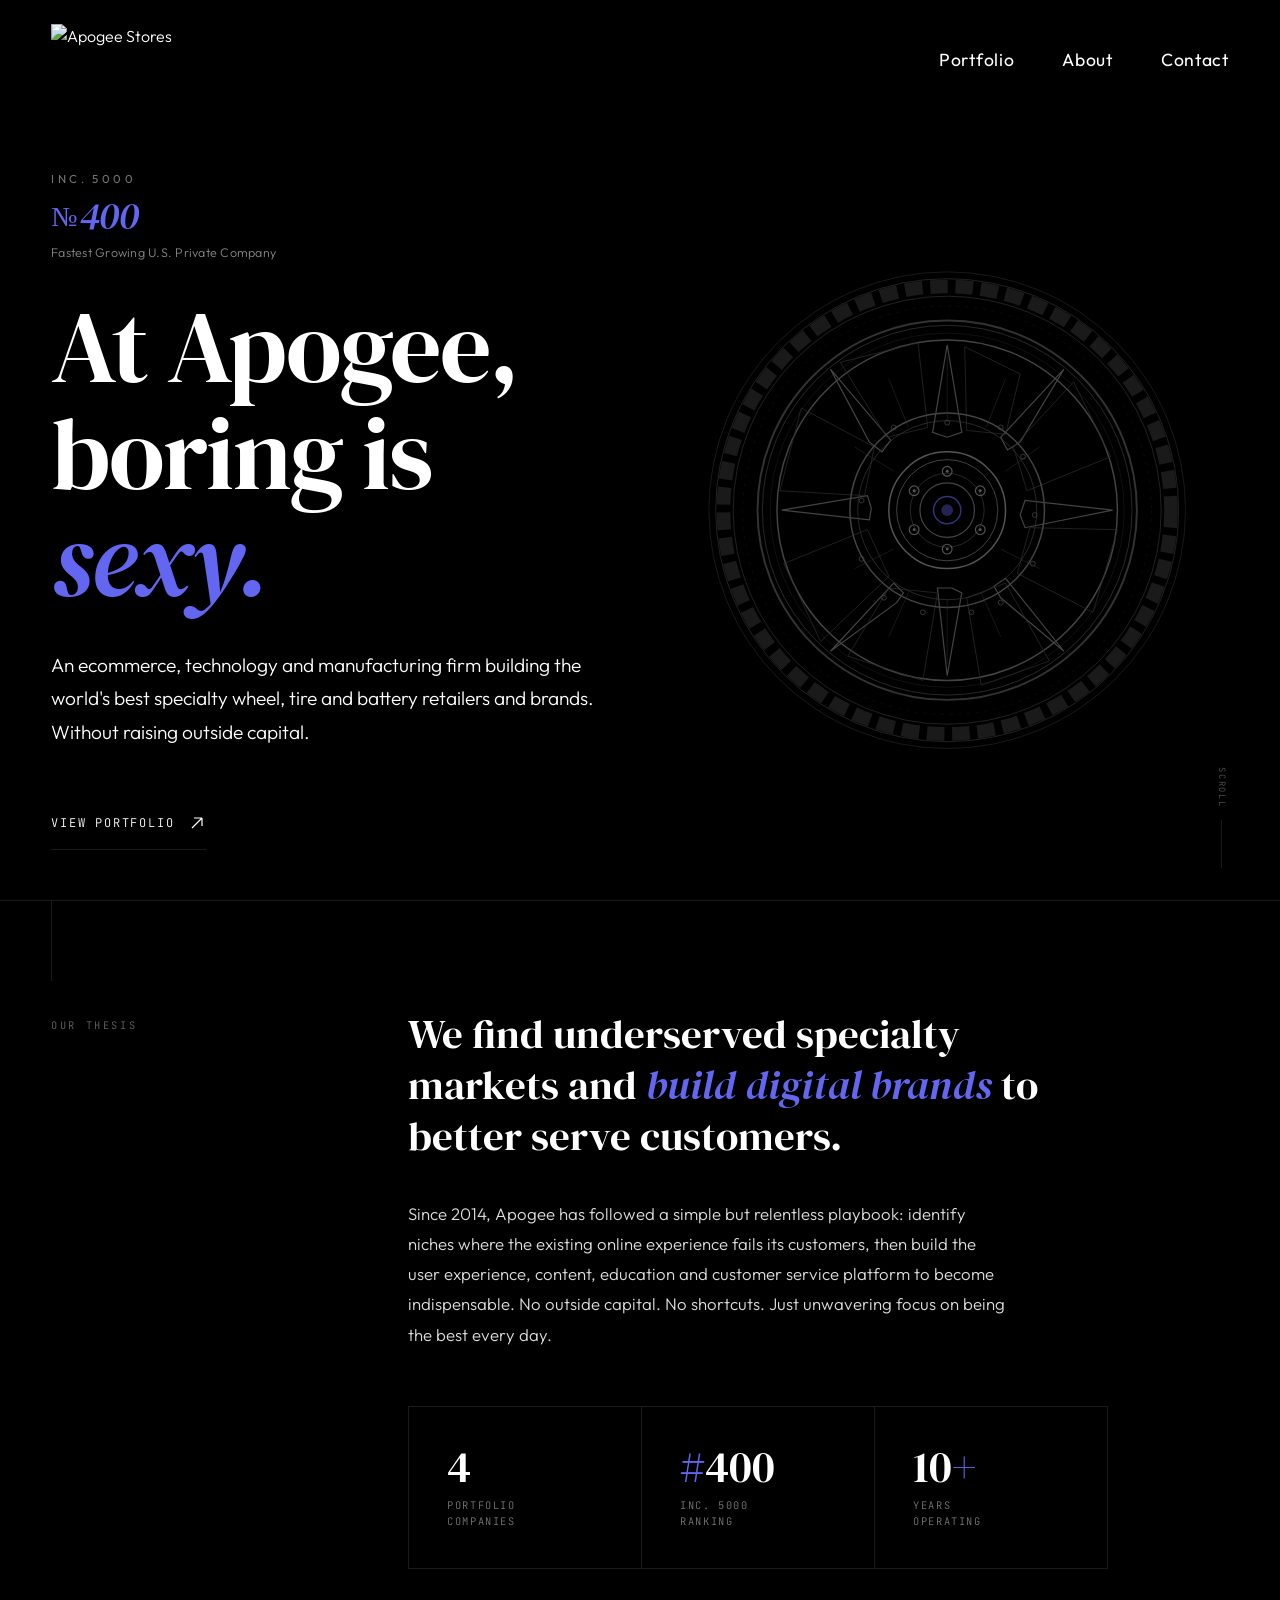
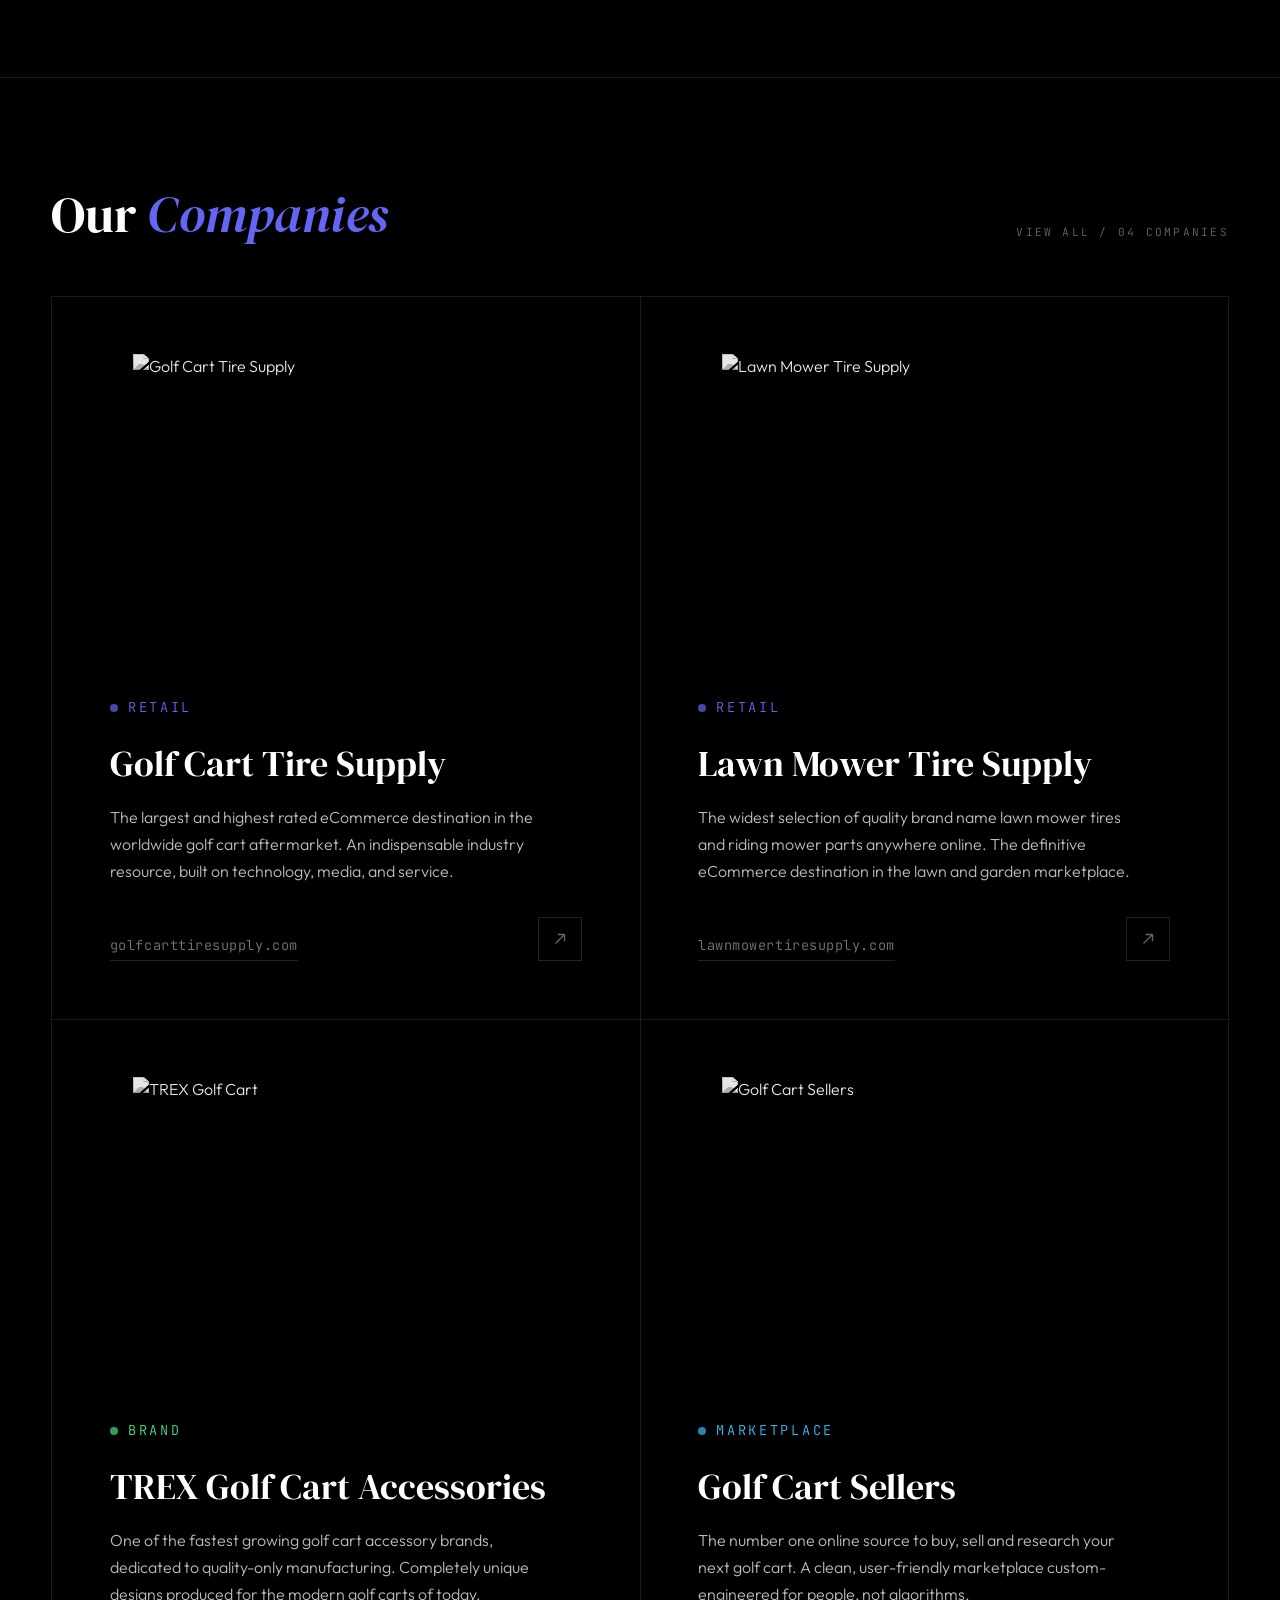
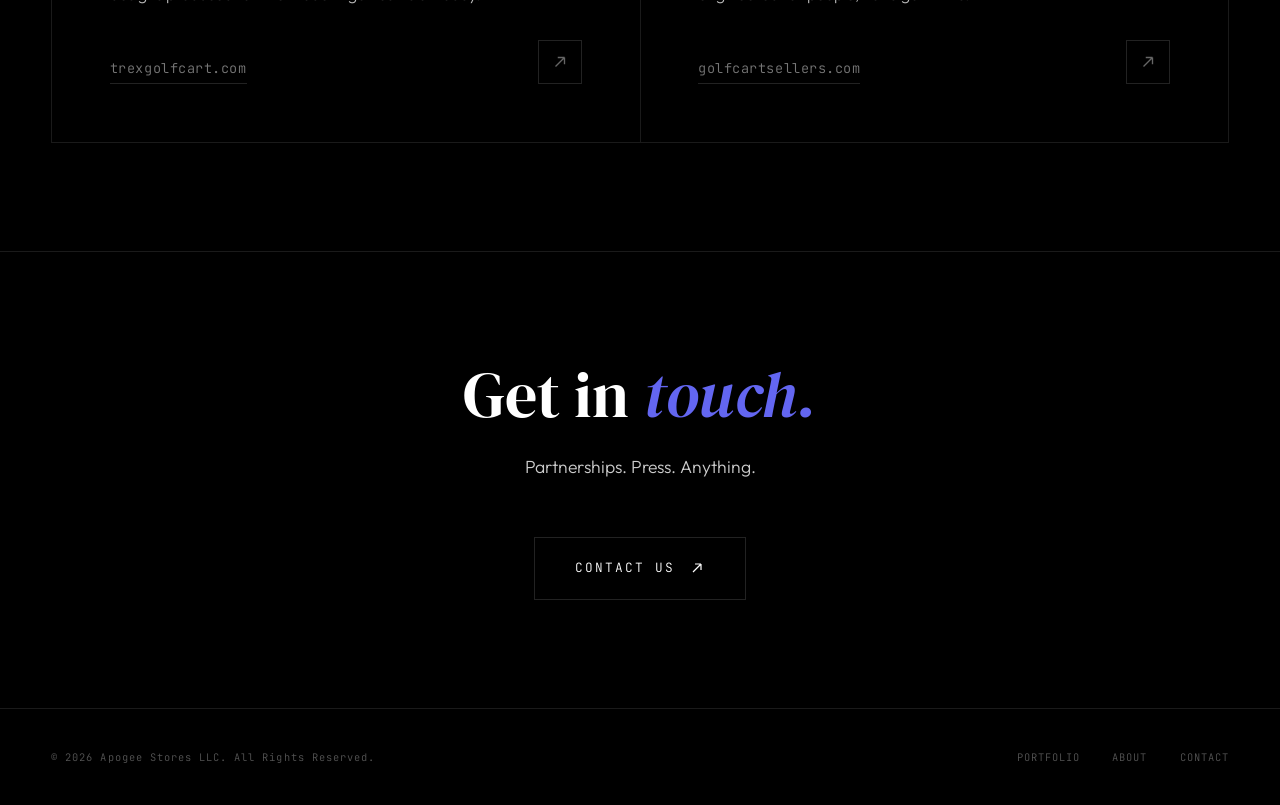
==== commit 453a8bf4: "Add files via upload Updating to have new pages on link clicks. Fixing favicon for Google. Minor nit" ====
--- a/index.html
+++ b/index.html
@@ -5,1108 +5,54 @@
 <meta name="viewport" content="width=device-width, initial-scale=1.0">
 <meta name="theme-color" content="#000000">
 <meta name="color-scheme" content="dark">
-<title>Apogee Stores LLC | An innovative retail firm.</title>
-<meta name="description" content="Apogee Stores is an ecommerce, technology and manufacturing firm that builds the world's best specialty wheel, tire and battery retailers and brands.">
-<link rel="icon" type="image/svg+xml" href="data:image/svg+xml,%3Csvg xmlns='http://www.w3.org/2000/svg' viewBox='0 0 32 32'%3E%3Ctext x='50%25' y='95%25' text-anchor='middle' font-family='Times New Roman,Times,serif' font-size='38' font-weight='bold' fill='%23000'%3EA%3C/text%3E%3C/svg%3E">
+
+<title>Apogee Stores LLC / Specialty wheel, tire and battery brands</title>
+<meta name="description" content="Apogee Stores is an ecommerce, technology and manufacturing firm building the world's best specialty wheel, tire and battery retailers and brands.">
+
+<link rel="canonical" href="https://apogeestores.com/">
+
+<!-- Favicons (real files, not data URI / this is what Google indexes) -->
+<link rel="icon" type="image/x-icon" href="favicon.ico?v=3">
+<link rel="icon" type="image/png" sizes="192x192" href="favicon-192.png?v=3">
+<link rel="apple-touch-icon" sizes="192x192" href="favicon-192.png?v=3">
+
+<!-- Open Graph (social sharing previews) -->
+<meta property="og:type" content="website">
+<meta property="og:site_name" content="Apogee Stores">
+<meta property="og:url" content="https://apogeestores.com/">
+<meta property="og:title" content="Apogee Stores LLC / Specialty wheel, tire and battery brands">
+<meta property="og:description" content="An ecommerce, technology and manufacturing firm building the world's best specialty wheel, tire and battery retailers and brands.">
+<meta property="og:image" content="https://apogeestores.com/favicon-192.png?v=3">
+
+<!-- Twitter Card -->
+<meta name="twitter:card" content="summary">
+<meta name="twitter:title" content="Apogee Stores LLC">
+<meta name="twitter:description" content="An ecommerce, technology and manufacturing firm building the world's best specialty wheel, tire and battery retailers and brands.">
+<meta name="twitter:image" content="https://apogeestores.com/favicon-192.png?v=3">
+
+<!-- Fonts -->
 <link rel="preconnect" href="https://fonts.googleapis.com">
 <link rel="preconnect" href="https://fonts.gstatic.com" crossorigin>
 <link href="https://fonts.googleapis.com/css2?family=DM+Serif+Display:ital@0;1&family=Outfit:wght@300;400;500;600&family=JetBrains+Mono:wght@300;400&display=swap" rel="stylesheet">
-<style>
-*, *::before, *::after { margin: 0; padding: 0; box-sizing: border-box; }
-
-:root {
-  --white: #fff;
-  --ink: #000;
-  --graphite: #1a1a1a;
-  --ember: #6366f1;
-  --serif: 'DM Serif Display', Georgia, serif;
-  --sans: 'Outfit', sans-serif;
-  --mono: 'JetBrains Mono', monospace;
-  --ease-out-expo: cubic-bezier(0.16, 1, 0.3, 1);
+
+<!-- Site stylesheet -->
+<link rel="stylesheet" href="styles.css">
+
+<!-- Organization schema (helps Google understand the brand, can improve favicon eligibility) -->
+<script type="application/ld+json">
+{
+  "@context": "https://schema.org",
+  "@type": "Organization",
+  "name": "Apogee Stores LLC",
+  "alternateName": "Apogee Stores",
+  "url": "https://apogeestores.com",
+  "logo": "https://apogeestores.com/favicon-192.png",
+  "image": "https://apogeestores.com/favicon-192.png",
+  "description": "An ecommerce, technology and manufacturing firm building the world's best specialty wheel, tire and battery retailers and brands.",
+  "foundingDate": "2014",
+  "sameAs": ["https://www.inc.com/profile/apogee-stores"]
 }
-
-html {
-  font-size: 16px;
-  scroll-behavior: smooth;
-  -webkit-font-smoothing: antialiased;
-  -moz-osx-font-smoothing: grayscale;
-  background: #000000;
-  color-scheme: dark;
-}
-
-body {
-  background: #000000;
-  color: #ffffff;
-  font-family: var(--sans);
-  font-weight: 300;
-  line-height: 1.6;
-  overflow-x: hidden;
-  min-height: 100vh;
-}
-
-a { color: inherit; text-decoration: none; }
-
-/* ===================== NAVIGATION ===================== */
-.nav {
-  position: fixed;
-  top: 0;
-  left: 0;
-  right: 0;
-  z-index: 100;
-  padding: 0 clamp(24px, 4vw, 64px);
-  height: 110px;
-  padding-top: 10px;
-  display: flex;
-  align-items: center;
-  justify-content: space-between;
-  transition: background 0.5s ease, backdrop-filter 0.5s ease;
-}
-
-.nav.scrolled {
-  background: rgba(0, 0, 0, 0.92);
-  backdrop-filter: blur(20px) saturate(1.2);
-  -webkit-backdrop-filter: blur(20px) saturate(1.2);
-}
-
-.nav-logo {
-  display: flex;
-  align-items: center;
-  position: relative;
-  z-index: 110;
-}
-
-.nav-logo-img {
-  height: 72px;
-  width: auto;
-  display: block;
-}
-
-.nav-links {
-  display: flex;
-  align-items: center;
-  gap: 48px;
-}
-
-.nav-link {
-  font-family: var(--sans);
-  font-size: 1.1rem;
-  font-weight: 400;
-  letter-spacing: 0.04em;
-  color: #ffffff;
-  transition: opacity 0.3s ease;
-  position: relative;
-}
-
-.nav-link::after {
-  content: '';
-  position: absolute;
-  bottom: -6px;
-  left: 0;
-  width: 0;
-  height: 1.5px;
-  background: var(--ember);
-  transition: width 0.4s var(--ease-out-expo);
-}
-
-.nav-link:hover { opacity: 0.7; }
-.nav-link:hover::after { width: 100%; }
-
-.nav-toggle {
-  display: none;
-  flex-direction: column;
-  gap: 6px;
-  cursor: pointer;
-  padding: 8px;
-  background: none;
-  border: none;
-  position: relative;
-  z-index: 110;
-}
-
-.nav-toggle span {
-  display: block;
-  width: 28px;
-  height: 2px;
-  background: #fff;
-  transition: all 0.4s var(--ease-out-expo);
-  transform-origin: center;
-}
-
-/* Full-screen mobile menu overlay */
-.mobile-menu {
-  display: none;
-  position: fixed;
-  inset: 0;
-  z-index: 105;
-  background: #000000;
-  flex-direction: column;
-  justify-content: center;
-  align-items: flex-start;
-  padding: 0 clamp(32px, 8vw, 64px);
-  opacity: 0;
-  visibility: hidden;
-  transition: opacity 0.5s var(--ease-out-expo), visibility 0.5s;
-}
-
-.mobile-menu.open {
-  opacity: 1;
-  visibility: visible;
-}
-
-.mobile-menu-links {
-  display: flex;
-  flex-direction: column;
-  gap: 0;
-  width: 100%;
-}
-
-.mobile-menu-link {
-  font-family: var(--serif);
-  font-size: 2.4rem;
-  font-weight: 400;
-  color: #ffffff;
-  padding: 24px 0;
-  border-bottom: 1px solid #1a1a1a;
-  display: block;
-  transition: color 0.3s ease;
-  opacity: 0;
-  transform: translateY(20px);
-  transition: opacity 0.5s var(--ease-out-expo), transform 0.5s var(--ease-out-expo), color 0.3s ease;
-}
-
-.mobile-menu.open .mobile-menu-link {
-  opacity: 1;
-  transform: translateY(0);
-}
-
-.mobile-menu.open .mobile-menu-link:nth-child(1) { transition-delay: 0.1s; }
-.mobile-menu.open .mobile-menu-link:nth-child(2) { transition-delay: 0.18s; }
-.mobile-menu.open .mobile-menu-link:nth-child(3) { transition-delay: 0.26s; }
-
-.mobile-menu-link:active { color: var(--ember); }
-
-.mobile-menu-footer {
-  position: absolute;
-  bottom: 40px;
-  left: clamp(32px, 8vw, 64px);
-  right: clamp(32px, 8vw, 64px);
-  display: flex;
-  justify-content: space-between;
-  align-items: center;
-  border-top: 1px solid #1a1a1a;
-  padding-top: 20px;
-}
-
-.mobile-menu-copy {
-  font-family: var(--mono);
-  font-size: 0.55rem;
-  letter-spacing: 0.1em;
-  color: #555;
-}
-
-.mobile-menu-site {
-  font-family: var(--mono);
-  font-size: 0.55rem;
-  letter-spacing: 0.1em;
-  color: #555;
-}
-
-/* ===================== HERO ===================== */
-.hero {
-  min-height: 100vh;
-  display: flex;
-  flex-direction: column;
-  justify-content: center;
-  padding: 0 clamp(24px, 4vw, 64px);
-  padding-top: 120px;
-  position: relative;
-  overflow: hidden;
-}
-
-.hero-bg {
-  position: absolute;
-  inset: 0;
-  z-index: 0;
-  background: #000000;
-}
-
-.hero-split {
-  position: relative;
-  z-index: 2;
-  display: grid;
-  grid-template-columns: 1fr 1fr;
-  align-items: center;
-  gap: clamp(20px, 4vw, 60px);
-  max-width: 1400px;
-}
-
-.hero-content {
-  max-width: 650px;
-}
-
-/* Wireframe wheel animation */
-.hero-visual {
-  display: flex;
-  align-items: center;
-  justify-content: center;
-}
-
-.wheel-container {
-  width: clamp(380px, 38vw, 620px);
-  height: clamp(380px, 38vw, 620px);
-  position: relative;
-  animation: wheelSpin 25s linear infinite;
-}
-
-@keyframes wheelSpin {
-  from { transform: rotate(0deg); }
-  to { transform: rotate(360deg); }
-}
-
-.wheel-container svg {
-  width: 100%;
-  height: 100%;
-}
-
-.hero-eyebrow {
-  margin-bottom: 32px;
-  display: flex;
-  flex-direction: column;
-  align-items: flex-start;
-  gap: 6px;
-}
-
-.eyebrow-top {
-  font-family: var(--sans);
-  font-size: 0.72rem;
-  font-weight: 400;
-  letter-spacing: 0.3em;
-  text-transform: uppercase;
-  color: #777;
-}
-
-.eyebrow-rank {
-  font-family: var(--serif);
-  font-size: clamp(1.8rem, 3vw, 2.4rem);
-  font-weight: 400;
-  font-style: italic;
-  line-height: 1;
-  color: var(--ember);
-  letter-spacing: -0.015em;
-  margin-top: 2px;
-}
-
-.eyebrow-numero {
-  font-style: normal;
-  font-size: 0.72em;
-  margin-right: 0.08em;
-  vertical-align: 0.08em;
-  letter-spacing: 0;
-}
-
-.eyebrow-sub {
-  font-family: var(--sans);
-  font-size: 0.78rem;
-  font-weight: 300;
-  color: #888;
-  letter-spacing: 0.02em;
-  margin-top: 4px;
-  line-height: 1.3;
-}
-
-.hero-headline {
-  font-family: var(--serif);
-  font-size: clamp(3.2rem, 8vw, 7.5rem);
-  font-weight: 400;
-  line-height: 1.04;
-  letter-spacing: -0.02em;
-  color: #fff;
-  margin-bottom: 36px;
-}
-
-.hero-headline em {
-  font-style: italic;
-  color: var(--ember);
-}
-
-.hero-sub {
-  font-size: clamp(1.05rem, 1.5vw, 1.2rem);
-  font-weight: 300;
-  line-height: 1.75;
-  color: #fff;
-  max-width: 580px;
-  margin-bottom: 48px;
-}
-
-.hero-cta {
-  display: inline-flex;
-  align-items: center;
-  gap: 14px;
-  font-family: var(--mono);
-  font-size: 0.75rem;
-  letter-spacing: 0.15em;
-  text-transform: uppercase;
-  color: #fff;
-  padding: 16px 0;
-  border-bottom: 1px solid var(--graphite);
-  transition: border-color 0.4s ease, gap 0.4s var(--ease-out-expo);
-  cursor: pointer;
-}
-
-.hero-cta:hover { border-color: var(--ember); gap: 22px; }
-
-.hero-cta svg {
-  width: 18px;
-  height: 18px;
-  transition: transform 0.4s var(--ease-out-expo);
-}
-
-.hero-cta:hover svg { transform: translateX(4px); }
-
-.hero-scroll {
-  position: absolute;
-  bottom: 32px;
-  right: clamp(24px, 4vw, 64px);
-  z-index: 2;
-  display: flex;
-  flex-direction: column;
-  align-items: center;
-  gap: 12px;
-}
-
-.hero-scroll-text {
-  font-family: var(--mono);
-  font-size: 0.55rem;
-  letter-spacing: 0.2em;
-  text-transform: uppercase;
-  color: #555;
-  writing-mode: vertical-rl;
-}
-
-.hero-scroll-line {
-  width: 1px;
-  height: 48px;
-  background: var(--graphite);
-  position: relative;
-  overflow: hidden;
-}
-
-.hero-scroll-line::after {
-  content: '';
-  position: absolute;
-  top: -100%;
-  left: 0;
-  width: 100%;
-  height: 100%;
-  background: var(--ember);
-  animation: scrollPulse 2.4s var(--ease-out-expo) infinite;
-}
-
-@keyframes scrollPulse {
-  0% { top: -100%; }
-  50% { top: 100%; }
-  100% { top: 100%; }
-}
-
-/* ===================== SECTIONS ===================== */
-.section {
-  padding: clamp(80px, 12vh, 160px) clamp(24px, 4vw, 64px);
-  position: relative;
-}
-
-.thesis { border-top: 1px solid var(--graphite); }
-
-.thesis-inner {
-  display: grid;
-  grid-template-columns: 280px 1fr;
-  gap: clamp(40px, 6vw, 120px);
-  max-width: 1400px;
-  margin: 0 auto;
-}
-
-.thesis-label {
-  font-family: var(--mono);
-  font-size: 0.65rem;
-  letter-spacing: 0.25em;
-  text-transform: uppercase;
-  color: #666;
-  padding-top: 8px;
-}
-
-.thesis-heading {
-  font-family: var(--serif);
-  font-size: clamp(1.8rem, 3.2vw, 2.8rem);
-  font-weight: 400;
-  line-height: 1.25;
-  color: #fff;
-  margin-bottom: 36px;
-  max-width: 700px;
-}
-
-.thesis-heading em { font-style: italic; color: var(--ember); }
-
-.thesis-body {
-  font-size: 1.05rem;
-  font-weight: 300;
-  line-height: 1.8;
-  color: #ddd;
-  max-width: 600px;
-  margin-bottom: 56px;
-}
-
-.stats {
-  display: grid;
-  grid-template-columns: repeat(3, 1fr);
-  gap: 1px;
-  background: var(--graphite);
-  border: 1px solid var(--graphite);
-  max-width: 700px;
-}
-
-.stat {
-  background: #000;
-  padding: clamp(24px, 3vw, 40px);
-}
-
-.stat-number {
-  font-family: var(--serif);
-  font-size: clamp(2rem, 3.5vw, 3rem);
-  font-weight: 400;
-  color: #fff;
-  line-height: 1;
-  margin-bottom: 8px;
-}
-
-.stat-number .stat-accent { color: var(--ember); }
-
-.stat-label {
-  font-family: var(--mono);
-  font-size: 0.65rem;
-  letter-spacing: 0.15em;
-  text-transform: uppercase;
-  color: #777;
-  line-height: 1.5;
-}
-
-/* ===================== PORTFOLIO ===================== */
-.portfolio { border-top: 1px solid var(--graphite); }
-
-.portfolio-header {
-  display: flex;
-  justify-content: space-between;
-  align-items: flex-end;
-  max-width: 1400px;
-  margin: 0 auto clamp(48px, 6vh, 80px);
-}
-
-.portfolio-title {
-  font-family: var(--serif);
-  font-size: clamp(2.2rem, 4vw, 3.5rem);
-  font-weight: 400;
-  color: #fff;
-  line-height: 1.1;
-}
-
-.portfolio-title em { font-style: italic; color: var(--ember); }
-
-.portfolio-count {
-  font-family: var(--mono);
-  font-size: 0.7rem;
-  letter-spacing: 0.2em;
-  text-transform: uppercase;
-  color: #666;
-}
-
-.portfolio-grid {
-  max-width: 1400px;
-  margin: 0 auto;
-  display: grid;
-  grid-template-columns: 1fr 1fr;
-  gap: 1px;
-  background: var(--graphite);
-  border: 1px solid var(--graphite);
-}
-
-.portfolio-card {
-  background: #000;
-  padding: clamp(36px, 4.5vw, 64px);
-  display: flex;
-  flex-direction: column;
-  justify-content: space-between;
-  min-height: clamp(440px, 52vh, 620px);
-  position: relative;
-  overflow: hidden;
-  cursor: pointer;
-  transition: background 0.5s ease;
-}
-
-.portfolio-card::before {
-  content: '';
-  position: absolute;
-  inset: 0;
-  opacity: 0;
-  transition: opacity 0.6s ease;
-}
-
-.portfolio-card:nth-child(1)::before { background: radial-gradient(ellipse at 30% 70%, rgba(99, 102, 241, 0.07) 0%, transparent 70%); }
-.portfolio-card:nth-child(2)::before { background: radial-gradient(ellipse at 70% 30%, rgba(99, 102, 241, 0.06) 0%, transparent 70%); }
-.portfolio-card:nth-child(3)::before { background: radial-gradient(ellipse at 40% 40%, rgba(99, 102, 241, 0.06) 0%, transparent 70%); }
-.portfolio-card:nth-child(4)::before { background: radial-gradient(ellipse at 60% 60%, rgba(99, 102, 241, 0.07) 0%, transparent 70%); }
-
-.portfolio-card:hover::before { opacity: 1; }
-.portfolio-card:hover { background: #050505; }
-
-.card-top { position: relative; z-index: 1; }
-
-.card-logo {
-  height: clamp(200px, 24vw, 320px);
-  width: auto;
-  max-width: 90%;
-  display: block;
-  margin: 0 auto 32px auto;
-  opacity: 0.9;
-  filter: grayscale(100%) brightness(1.3);
-  transition: opacity 0.4s ease, filter 0.4s ease;
-}
-
-.portfolio-card:hover .card-logo {
-  opacity: 1;
-  filter: grayscale(0%) brightness(1);
-}
-
-.card-category {
-  font-family: var(--mono);
-  font-size: 0.85rem;
-  letter-spacing: 0.2em;
-  text-transform: uppercase;
-  color: var(--ember);
-  margin-bottom: 24px;
-  display: inline-flex;
-  align-items: center;
-  gap: 10px;
-}
-
-.card-category::before {
-  content: '';
-  display: block;
-  width: 8px;
-  height: 8px;
-  border-radius: 50%;
-  background: var(--ember);
-  opacity: 0.7;
-}
-
-.card-name {
-  font-family: var(--serif);
-  font-size: clamp(1.8rem, 2.8vw, 2.5rem);
-  font-weight: 400;
-  color: #fff;
-  line-height: 1.15;
-  margin-bottom: 20px;
-  transition: color 0.3s ease;
-}
-
-.card-desc {
-  font-size: clamp(1rem, 1.2vw, 1.1rem);
-  font-weight: 300;
-  line-height: 1.7;
-  color: #bbb;
-  max-width: 440px;
-}
-
-.card-bottom {
-  display: flex;
-  justify-content: space-between;
-  align-items: flex-end;
-  position: relative;
-  z-index: 1;
-  padding-top: 32px;
-}
-
-.card-url {
-  font-family: var(--mono);
-  font-size: 0.85rem;
-  letter-spacing: 0.04em;
-  color: #777;
-  border-bottom: 1px solid #222;
-  padding-bottom: 4px;
-  transition: color 0.3s ease, border-color 0.3s ease;
-}
-
-.portfolio-card:hover .card-url { color: #ccc; border-color: #555; }
-
-.card-arrow {
-  width: 44px;
-  height: 44px;
-  border: 1px solid #222;
-  display: flex;
-  align-items: center;
-  justify-content: center;
-  transition: border-color 0.3s ease, transform 0.4s var(--ease-out-expo);
-}
-
-.card-arrow svg { width: 18px; height: 18px; color: #666; transition: color 0.3s ease; }
-.portfolio-card:hover .card-arrow { border-color: var(--ember); transform: translate(2px, -2px); }
-.portfolio-card:hover .card-arrow svg { color: var(--ember); }
-
-/* ===================== ABOUT ===================== */
-.about { border-top: 1px solid var(--graphite); }
-
-.about-inner {
-  max-width: 1400px;
-  margin: 0 auto;
-  display: grid;
-  grid-template-columns: 1fr 1fr;
-  gap: clamp(40px, 8vw, 160px);
-  align-items: start;
-}
-
-.about-label {
-  font-family: var(--mono);
-  font-size: 0.65rem;
-  letter-spacing: 0.25em;
-  text-transform: uppercase;
-  color: #666;
-  margin-bottom: 32px;
-}
-
-.about-heading {
-  font-family: var(--serif);
-  font-size: clamp(2rem, 3.5vw, 3.2rem);
-  font-weight: 400;
-  line-height: 1.15;
-  color: #fff;
-  margin-bottom: 40px;
-}
-
-.about-heading em { font-style: italic; color: var(--ember); }
-
-.about-body {
-  font-size: 1.05rem;
-  font-weight: 300;
-  line-height: 1.85;
-  color: #ddd;
-}
-
-.about-body p + p { margin-top: 24px; }
-
-.about-right { position: relative; padding-top: 40px; }
-
-.about-accolade {
-  padding: 36px 40px;
-  border: 1px solid var(--graphite);
-  background: #000;
-}
-
-.about-accolade-number {
-  font-family: var(--serif);
-  font-size: 2rem;
-  color: var(--ember);
-  line-height: 1;
-  margin-bottom: 8px;
-}
-
-.about-accolade-text {
-  font-family: var(--mono);
-  font-size: 0.65rem;
-  letter-spacing: 0.12em;
-  text-transform: uppercase;
-  color: #888;
-  line-height: 1.6;
-}
-
-/* ===================== CONTACT ===================== */
-.contact { border-top: 1px solid var(--graphite); text-align: center; }
-
-.contact-inner { max-width: 700px; margin: 0 auto; }
-
-.contact-heading {
-  font-family: var(--serif);
-  font-size: clamp(2.5rem, 5vw, 4.5rem);
-  font-weight: 400;
-  line-height: 1.08;
-  color: #fff;
-  margin-bottom: 24px;
-}
-
-.contact-heading em { font-style: italic; color: var(--ember); }
-
-.contact-sub {
-  font-size: 1.1rem;
-  font-weight: 300;
-  color: #ccc;
-  margin-bottom: 56px;
-}
-
-.contact-link {
-  display: inline-flex;
-  align-items: center;
-  gap: 14px;
-  font-family: var(--mono);
-  font-size: 0.8rem;
-  letter-spacing: 0.15em;
-  text-transform: uppercase;
-  color: #fff;
-  padding: 20px 40px;
-  border: 1px solid #222;
-  transition: border-color 0.4s ease, background 0.4s ease, gap 0.4s var(--ease-out-expo);
-}
-
-.contact-link:hover { border-color: var(--ember); background: rgba(99, 102, 241, 0.06); gap: 22px; }
-.contact-link svg { width: 16px; height: 16px; transition: transform 0.4s var(--ease-out-expo); }
-.contact-link:hover svg { transform: translateX(3px); }
-
-/* ===================== FOOTER ===================== */
-.footer {
-  padding: 40px clamp(24px, 4vw, 64px);
-  border-top: 1px solid var(--graphite);
-  display: flex;
-  justify-content: space-between;
-  align-items: center;
-}
-
-.footer-left {
-  font-family: var(--mono);
-  font-size: 0.65rem;
-  letter-spacing: 0.1em;
-  color: #555;
-}
-
-.footer-right { display: flex; gap: 32px; }
-
-.footer-link {
-  font-family: var(--mono);
-  font-size: 0.65rem;
-  letter-spacing: 0.1em;
-  text-transform: uppercase;
-  color: #555;
-  transition: color 0.3s ease;
-}
-
-.footer-link:hover { color: #fff; }
-
-/* ===================== CONTACT MODAL ===================== */
-.modal-overlay {
-  position: fixed;
-  inset: 0;
-  z-index: 200;
-  background: rgba(0, 0, 0, 0.85);
-  backdrop-filter: blur(12px);
-  -webkit-backdrop-filter: blur(12px);
-  display: flex;
-  align-items: center;
-  justify-content: center;
-  opacity: 0;
-  visibility: hidden;
-  transition: opacity 0.4s ease, visibility 0.4s;
-  padding: 20px;
-}
-
-.modal-overlay.open {
-  opacity: 1;
-  visibility: visible;
-}
-
-.modal {
-  background: #0a0a0a;
-  border: 1px solid #1a1a1a;
-  width: 100%;
-  max-width: 520px;
-  padding: clamp(32px, 5vw, 56px);
-  position: relative;
-  transform: translateY(20px) scale(0.97);
-  transition: transform 0.4s var(--ease-out-expo);
-}
-
-.modal-overlay.open .modal {
-  transform: translateY(0) scale(1);
-}
-
-.modal-close {
-  position: absolute;
-  top: 20px;
-  right: 20px;
-  width: 36px;
-  height: 36px;
-  background: none;
-  border: 1px solid #222;
-  display: flex;
-  align-items: center;
-  justify-content: center;
-  cursor: pointer;
-  transition: border-color 0.3s ease;
-}
-
-.modal-close:hover { border-color: var(--ember); }
-
-.modal-close svg { width: 14px; height: 14px; color: #888; }
-
-.modal-title {
-  font-family: var(--serif);
-  font-size: 2.2rem;
-  color: #fff;
-  margin-bottom: 8px;
-}
-
-.modal-title em { font-style: italic; color: var(--ember); }
-
-.modal-subtitle {
-  font-size: 1.05rem;
-  color: #fff;
-  margin-bottom: 36px;
-}
-
-.form-group {
-  margin-bottom: 20px;
-}
-
-.form-label {
-  display: block;
-  font-family: var(--mono);
-  font-size: 0.72rem;
-  letter-spacing: 0.15em;
-  text-transform: uppercase;
-  color: #fff;
-  margin-bottom: 8px;
-}
-
-.form-input {
-  width: 100%;
-  padding: 16px 18px;
-  background: #000;
-  border: 1px solid #222;
-  color: #fff;
-  font-family: var(--sans);
-  font-size: 1.1rem;
-  font-weight: 300;
-  outline: none;
-  transition: border-color 0.3s ease;
-  -webkit-appearance: none;
-  border-radius: 0;
-}
-
-.form-input:focus { border-color: var(--ember); }
-
-.form-input::placeholder { color: #333; }
-
-textarea.form-input {
-  resize: vertical;
-  min-height: 100px;
-}
-
-.form-submit {
-  display: inline-flex;
-  align-items: center;
-  gap: 12px;
-  font-family: var(--mono);
-  font-size: 0.85rem;
-  letter-spacing: 0.15em;
-  text-transform: uppercase;
-  color: #fff;
-  padding: 16px 32px;
-  background: none;
-  border: 1px solid #222;
-  cursor: pointer;
-  transition: border-color 0.4s ease, background 0.4s ease, gap 0.4s var(--ease-out-expo);
-  margin-top: 8px;
-  width: 100%;
-  justify-content: center;
-}
-
-.form-submit:hover {
-  border-color: var(--ember);
-  background: rgba(99, 102, 241, 0.06);
-  gap: 18px;
-}
-
-.form-submit svg { width: 14px; height: 14px; }
-
-.form-success {
-  display: none;
-  text-align: center;
-  padding: 40px 0;
-}
-
-.form-success-icon {
-  width: 48px;
-  height: 48px;
-  border: 2px solid var(--ember);
-  border-radius: 50%;
-  display: flex;
-  align-items: center;
-  justify-content: center;
-  margin: 0 auto 20px;
-}
-
-.form-success-icon svg { width: 20px; height: 20px; color: var(--ember); }
-
-.form-success-text {
-  font-family: var(--serif);
-  font-size: 1.4rem;
-  color: #fff;
-  margin-bottom: 8px;
-}
-
-.form-success-sub {
-  font-size: 0.9rem;
-  color: #666;
-}
-
-/* ===================== ANIMATIONS ===================== */
-.reveal {
-  opacity: 0;
-  transform: translateY(36px);
-  transition: opacity 0.9s var(--ease-out-expo), transform 0.9s var(--ease-out-expo);
-}
-
-.reveal.visible { opacity: 1; transform: translateY(0); }
-.reveal-delay-1 { transition-delay: 0.1s; }
-.reveal-delay-2 { transition-delay: 0.2s; }
-.reveal-delay-3 { transition-delay: 0.35s; }
-
-.hero .hero-content .hero-eyebrow,
-.hero .hero-content .hero-headline,
-.hero .hero-content .hero-sub,
-.hero .hero-content .hero-cta {
-  opacity: 0;
-  transform: translateY(30px);
-  animation: heroEnter 1s var(--ease-out-expo) forwards;
-}
-
-.hero .hero-content .hero-eyebrow { animation-delay: 0.3s; }
-.hero .hero-content .hero-headline { animation-delay: 0.5s; }
-.hero .hero-content .hero-sub { animation-delay: 0.7s; }
-.hero .hero-content .hero-cta { animation-delay: 0.9s; }
-
-@keyframes heroEnter { to { opacity: 1; transform: translateY(0); } }
-
-.hero-scroll { opacity: 0; animation: heroEnter 0.8s var(--ease-out-expo) 1.3s forwards; }
-
-.portfolio-card {
-  opacity: 0;
-  transform: translateY(40px);
-  transition: opacity 0.8s var(--ease-out-expo), transform 0.8s var(--ease-out-expo), background 0.5s ease;
-}
-
-.portfolio-card.visible { opacity: 1; transform: translateY(0); }
-.portfolio-card:nth-child(2).visible { transition-delay: 0.12s; }
-.portfolio-card:nth-child(3).visible { transition-delay: 0.24s; }
-.portfolio-card:nth-child(4).visible { transition-delay: 0.36s; }
-
-.section-line {
-  position: absolute;
-  top: 0;
-  left: clamp(24px, 4vw, 64px);
-  width: 1px;
-  height: 0;
-  background: var(--graphite);
-  transition: height 1.2s var(--ease-out-expo);
-}
-
-.section-line.drawn { height: 80px; }
-
-.cursor-dot {
-  width: 8px;
-  height: 8px;
-  background: var(--ember);
-  border-radius: 50%;
-  position: fixed;
-  pointer-events: none;
-  z-index: 9998;
-  opacity: 0;
-  transition: opacity 0.3s ease, transform 0.15s ease;
-  transform: translate(-50%, -50%);
-  mix-blend-mode: screen;
-}
-
-.cursor-dot.active { opacity: 1; transform: translate(-50%, -50%) scale(3); }
-
-@media (hover: hover) { .portfolio-card { cursor: none; } }
-
-/* ===================== RESPONSIVE ===================== */
-@media (max-width: 900px) {
-  .nav {
-    height: 80px;
-    padding-top: 0;
-  }
-
-  .nav-links { display: none; }
-  .nav-toggle { display: flex; }
-  .mobile-menu { display: flex; }
-
-  .hero {
-    min-height: 100vh;
-    padding-bottom: 48px;
-    padding-top: 90px;
-    justify-content: flex-start;
-  }
-
-  .hero-split {
-    grid-template-columns: 1fr;
-    gap: 24px;
-  }
-
-  .hero-visual {
-    order: -1;
-    padding-bottom: 0;
-    padding-top: 10px;
-    justify-content: center;
-  }
-
-  .wheel-container {
-    width: 55vw;
-    height: 55vw;
-    max-width: 280px;
-    max-height: 280px;
-  }
-
-  .hero-headline { font-size: 2.8rem; line-height: 1.1; }
-  .hero-eyebrow { margin-bottom: 24px; gap: 4px; }
-  .eyebrow-top { font-size: 0.62rem; letter-spacing: 0.24em; }
-  .eyebrow-rank { font-size: 1.85rem; }
-  .eyebrow-sub { font-size: 0.72rem; }
-  .hero-sub { font-size: 0.95rem; }
-  .thesis-inner { grid-template-columns: 1fr; gap: 24px; }
-  .portfolio-grid { grid-template-columns: 1fr; }
-  .portfolio-card { min-height: auto; padding: 36px 24px; }
-  .card-logo { height: 140px; max-width: 80%; margin: 0 auto 24px auto; }
-  .card-name { font-size: 1.6rem; }
-  .card-category { font-size: 0.75rem; }
-  .card-desc { font-size: 0.95rem; }
-  .card-url { font-size: 0.75rem; }
-  .about-inner { grid-template-columns: 1fr; }
-  .about-right { padding-top: 0; }
-  .about-heading { font-size: 1.8rem; }
-  .stats { grid-template-columns: repeat(3, 1fr); }
-  .contact-heading { font-size: 2.2rem; }
-  .footer { flex-direction: column; gap: 20px; text-align: center; }
-  .hero-scroll { display: none; }
-  .section { padding: 60px 20px; }
-}
-
-@media (max-width: 480px) {
-  .nav { padding: 0 16px; }
-  .nav-logo-img { height: 40px; }
-  .hero { padding: 0 16px; padding-bottom: 40px; padding-top: 80px; }
-  .hero-headline { font-size: 2.2rem; }
-  .hero-eyebrow { margin-bottom: 20px; gap: 3px; }
-  .eyebrow-top { font-size: 0.56rem; letter-spacing: 0.2em; }
-  .eyebrow-rank { font-size: 1.65rem; }
-  .eyebrow-sub { font-size: 0.68rem; }
-  .hero-sub { font-size: 0.9rem; }
-  .wheel-container { width: 60vw; height: 60vw; max-width: 250px; max-height: 250px; }
-  .section { padding: 48px 16px; }
-  .card-logo { height: 120px; }
-  .card-name { font-size: 1.4rem; }
-  .stats { grid-template-columns: 1fr; }
-  .portfolio-title { font-size: 1.8rem; }
-  .portfolio-header { flex-direction: column; align-items: flex-start; gap: 12px; }
-  .mobile-menu-link { font-size: 1.8rem; padding: 20px 0; }
-}
-
-/* Prevent body scroll when menu is open */
-body.menu-open { overflow: hidden; }
-</style>
+</script>
 </head>
 <body>
 
@@ -1114,13 +60,13 @@
 
 <!-- Navigation -->
 <nav class="nav" id="nav">
-  <a href="#" class="nav-logo">
+  <a href="index.html" class="nav-logo">
     <img src="https://cdn.prod.website-files.com/66a3d7478fabf15efa8d1afc/66aec7fba37d1a6f59a7fd90_Apogee-Stores-Logo-001%20FINAL%20WHITE-p-500.png" alt="Apogee Stores" class="nav-logo-img">
   </a>
   <div class="nav-links" id="navLinks">
-    <a href="#portfolio" class="nav-link">Portfolio</a>
-    <a href="#about" class="nav-link">About</a>
-    <a href="#contact" class="nav-link">Contact</a>
+    <a href="portfolio.html" class="nav-link">Portfolio</a>
+    <a href="about.html" class="nav-link">About</a>
+    <a href="contact.html" class="nav-link">Contact</a>
   </div>
   <button class="nav-toggle" id="navToggle" aria-label="Menu">
     <span></span><span></span><span></span>
@@ -1130,9 +76,9 @@
 <!-- Full-screen mobile menu -->
 <div class="mobile-menu" id="mobileMenu">
   <div class="mobile-menu-links">
-    <a href="#portfolio" class="mobile-menu-link">Portfolio</a>
-    <a href="#about" class="mobile-menu-link">About</a>
-    <a href="#contact" class="mobile-menu-link">Contact</a>
+    <a href="portfolio.html" class="mobile-menu-link">Portfolio</a>
+    <a href="about.html" class="mobile-menu-link">About</a>
+    <a href="contact.html" class="mobile-menu-link">Contact</a>
   </div>
   <div class="mobile-menu-footer">
     <span class="mobile-menu-copy">&copy; 2026 Apogee Stores LLC</span>
@@ -1152,7 +98,7 @@
       </div>
       <h1 class="hero-headline">At Apogee,<br>boring is <em>sexy.</em></h1>
       <p class="hero-sub">An ecommerce, technology and manufacturing firm building the world's best specialty wheel, tire and battery retailers and brands. Without raising outside capital.</p>
-      <a href="#portfolio" class="hero-cta">
+      <a href="portfolio.html" class="hero-cta">
         <span>View portfolio</span>
         <svg viewBox="0 0 18 18" fill="none" stroke="currentColor" stroke-width="1.2"><path d="M4 14L14 4M14 4H6M14 4V12"/></svg>
       </a>
@@ -1160,39 +106,23 @@
     <div class="hero-visual">
       <div class="wheel-container">
         <svg viewBox="0 0 500 500" fill="none" xmlns="http://www.w3.org/2000/svg">
-          <!-- Outer tire -->
           <circle cx="250" cy="250" r="245" stroke="#1a1a1a" stroke-width="1"/>
           <circle cx="250" cy="250" r="238" stroke="#222" stroke-width="1"/>
-          <!-- Tire tread blocks -->
           <circle cx="250" cy="250" r="230" stroke="#1a1a1a" stroke-width="14" stroke-dasharray="18 8"/>
           <circle cx="250" cy="250" r="220" stroke="#222" stroke-width="1"/>
-          <!-- Tire sidewall detail -->
           <circle cx="250" cy="250" r="210" stroke="#1a1a1a" stroke-width="0.5" stroke-dasharray="3 6"/>
-          <!-- Wheel lip outer -->
           <circle cx="250" cy="250" r="195" stroke="#333" stroke-width="2"/>
           <circle cx="250" cy="250" r="190" stroke="#2a2a2a" stroke-width="1"/>
-          <!-- Rim channel -->
           <circle cx="250" cy="250" r="182" stroke="#222" stroke-width="0.5"/>
-          <!-- Main spoke ring outer -->
           <circle cx="250" cy="250" r="175" stroke="#444" stroke-width="1.5"/>
-          <!-- 10-spoke aggressive pattern (FUEL style deep dish) -->
-          <!-- Spoke pair 1 -->
           <path d="M250 80 L235 170 L250 175 L265 170 Z" stroke="#444" stroke-width="1.2" fill="none"/>
-          <!-- Spoke pair 2 -->
           <path d="M370 105 L305 175 L312 188 L325 180 Z" stroke="#444" stroke-width="1.2" fill="none"/>
-          <!-- Spoke pair 3 -->
           <path d="M420 250 L330 240 L325 255 L330 268 Z" stroke="#444" stroke-width="1.2" fill="none"/>
-          <!-- Spoke pair 4 -->
           <path d="M370 395 L310 320 L298 328 L305 340 Z" stroke="#444" stroke-width="1.2" fill="none"/>
-          <!-- Spoke pair 5 -->
           <path d="M250 420 L240 330 L255 330 L265 335 Z" stroke="#444" stroke-width="1.2" fill="none"/>
-          <!-- Spoke pair 6 -->
           <path d="M130 395 L195 325 L205 335 L198 345 Z" stroke="#444" stroke-width="1.2" fill="none"/>
-          <!-- Spoke pair 7 -->
           <path d="M80 250 L170 260 L172 248 L168 235 Z" stroke="#444" stroke-width="1.2" fill="none"/>
-          <!-- Spoke pair 8 -->
           <path d="M130 105 L192 178 L183 190 L170 180 Z" stroke="#444" stroke-width="1.2" fill="none"/>
-          <!-- Window cutouts between spokes -->
           <path d="M268 82 L325 110 L310 172 L270 168 Z" stroke="#2a2a2a" stroke-width="0.8" fill="none"/>
           <path d="M380 118 L418 195 L332 230 L318 185 Z" stroke="#2a2a2a" stroke-width="0.8" fill="none"/>
           <path d="M425 270 L400 355 L322 315 L335 268 Z" stroke="#2a2a2a" stroke-width="0.8" fill="none"/>
@@ -1201,10 +131,8 @@
           <path d="M120 385 L82 305 L168 270 L190 318 Z" stroke="#2a2a2a" stroke-width="0.8" fill="none"/>
           <path d="M78 230 L100 145 L175 185 L165 235 Z" stroke="#2a2a2a" stroke-width="0.8" fill="none"/>
           <path d="M140 98 L220 78 L230 165 L188 175 Z" stroke="#2a2a2a" stroke-width="0.8" fill="none"/>
-          <!-- Inner spoke ring -->
           <circle cx="250" cy="250" r="100" stroke="#444" stroke-width="1.5"/>
           <circle cx="250" cy="250" r="92" stroke="#333" stroke-width="0.8"/>
-          <!-- Milled spoke face detail lines -->
           <line x1="250" y1="92" x2="250" y2="158" stroke="#333" stroke-width="0.5"/>
           <line x1="310" y1="115" x2="290" y2="165" stroke="#333" stroke-width="0.5"/>
           <line x1="345" y1="185" x2="310" y2="210" stroke="#333" stroke-width="0.5"/>
@@ -1215,30 +143,24 @@
           <line x1="155" y1="310" x2="195" y2="290" stroke="#333" stroke-width="0.5"/>
           <line x1="155" y1="185" x2="195" y2="210" stroke="#333" stroke-width="0.5"/>
           <line x1="190" y1="115" x2="210" y2="165" stroke="#333" stroke-width="0.5"/>
-          <!-- Hub cap -->
           <circle cx="250" cy="250" r="60" stroke="#555" stroke-width="1.5"/>
           <circle cx="250" cy="250" r="52" stroke="#444" stroke-width="1"/>
-          <!-- Hub cap inner detail -->
           <circle cx="250" cy="250" r="38" stroke="#333" stroke-width="0.8"/>
           <circle cx="250" cy="250" r="28" stroke="#444" stroke-width="1.2"/>
-          <!-- Center bore -->
           <circle cx="250" cy="250" r="14" stroke="#6366f1" stroke-width="1.5" opacity="0.5"/>
           <circle cx="250" cy="250" r="6" fill="#6366f1" opacity="0.35"/>
-          <!-- Lug nuts (6-lug truck pattern) -->
           <circle cx="250" cy="210" r="5" stroke="#555" stroke-width="1.2" fill="none"/>
           <circle cx="284" cy="230" r="5" stroke="#555" stroke-width="1.2" fill="none"/>
           <circle cx="284" cy="270" r="5" stroke="#555" stroke-width="1.2" fill="none"/>
           <circle cx="250" cy="290" r="5" stroke="#555" stroke-width="1.2" fill="none"/>
           <circle cx="216" cy="270" r="5" stroke="#555" stroke-width="1.2" fill="none"/>
           <circle cx="216" cy="230" r="5" stroke="#555" stroke-width="1.2" fill="none"/>
-          <!-- Lug nut centers -->
           <circle cx="250" cy="210" r="1.5" fill="#555"/>
           <circle cx="284" cy="230" r="1.5" fill="#555"/>
           <circle cx="284" cy="270" r="1.5" fill="#555"/>
           <circle cx="250" cy="290" r="1.5" fill="#555"/>
           <circle cx="216" cy="270" r="1.5" fill="#555"/>
           <circle cx="216" cy="230" r="1.5" fill="#555"/>
-          <!-- Rivets on outer spoke ring -->
           <circle cx="250" cy="160" r="2.5" stroke="#444" stroke-width="0.8" fill="none"/>
           <circle cx="328" cy="195" r="2.5" stroke="#444" stroke-width="0.8" fill="none"/>
           <circle cx="338" cy="305" r="2.5" stroke="#444" stroke-width="0.8" fill="none"/>
@@ -1287,11 +209,11 @@
   </div>
 </section>
 
-<!-- Portfolio -->
-<section class="section portfolio" id="portfolio">
+<!-- Portfolio teaser -->
+<section class="section portfolio">
   <div class="portfolio-header reveal">
     <h2 class="portfolio-title">Our <em>Companies</em></h2>
-    <span class="portfolio-count">04 Companies</span>
+    <a href="portfolio.html" class="portfolio-count">View all / 04 Companies</a>
   </div>
   <div class="portfolio-grid">
     <a href="https://www.golfcarttiresupply.com" target="_blank" rel="noopener" class="portfolio-card">
@@ -1321,7 +243,7 @@
     <a href="https://www.trexgolfcart.com" target="_blank" rel="noopener" class="portfolio-card">
       <div class="card-top">
         <img src="https://cdn.prod.website-files.com/66a3d7478fabf15efa8d1b45/66b01ec41f29c527ad47d6bc_TREX-Golf-Cart-Tile.png" alt="TREX Golf Cart" class="card-logo">
-        <div class="card-category">Brand</div>
+        <div class="card-category brand">Brand</div>
         <h3 class="card-name">TREX Golf Cart Accessories</h3>
         <p class="card-desc">One of the fastest growing golf cart accessory brands, dedicated to quality-only manufacturing. Completely unique designs produced for the modern golf carts of today.</p>
       </div>
@@ -1333,7 +255,7 @@
     <a href="https://www.golfcartsellers.com" target="_blank" rel="noopener" class="portfolio-card">
       <div class="card-top">
         <img src="https://cdn.prod.website-files.com/66a3d7478fabf15efa8d1b45/66b0210eb6c15f850921e87e_Golf-Cart-Sellers-Tile-BW.png" alt="Golf Cart Sellers" class="card-logo">
-        <div class="card-category">Marketplace</div>
+        <div class="card-category marketplace">Marketplace</div>
         <h3 class="card-name">Golf Cart Sellers</h3>
         <p class="card-desc">The number one online source to buy, sell and research your next golf cart. A clean, user-friendly marketplace custom-engineered for people, not algorithms.</p>
       </div>
@@ -1345,33 +267,12 @@
   </div>
 </section>
 
-<!-- About -->
-<section class="section about" id="about">
-  <div class="about-inner">
-    <div class="about-left">
-      <div class="about-label reveal">About Apogee</div>
-      <h2 class="about-heading reveal reveal-delay-1"><em>Category-defining</em> retailers in markets others ignore.</h2>
-      <div class="about-body reveal reveal-delay-2">
-        <p>Apogee Stores LLC is a cutting-edge leader in the specialty tire, battery and accessories industry. Ranked <a href="https://www.inc.com/profile/apogee-stores" target="_blank" rel="noopener" style="color: #6366f1; text-decoration: none; border-bottom: 1px solid rgba(99,102,241,0.3); transition: border-color 0.3s ease;">#400</a> among the prestigious Inc. 5000 fastest growing private companies in America, our commitment to excellence and innovation is reflected in our diverse portfolio of niche websites, each catering to specific needs and preferences of its amazing and passionate customers.</p>
-        <p>Since establishing Golf Cart Tire Supply in 2014, Apogee has set the standard for high-quality golf cart tires, wheels, and accessories retailing online. The company has expanded methodically launching the wheel and tire brand TREX in 2016, engineering Golf Cart Sellers (the world's first p2p Golf Cart marketplace) in 2022, and now recognizing the demand and missing link for a quality retailer of lawn mower tires, we are launching Lawn Mower Tire Supply in 2026, further pushing limits in the specialty tire space.</p>
-        <p>Our unwavering dedication to customer satisfaction and product quality drives our success and fuels our growth. Every decision we make is filtered through one lens: does this make us more important to the people we serve?</p>
-      </div>
-    </div>
-    <div class="about-right reveal reveal-delay-2">
-      <div class="about-accolade">
-        <div class="about-accolade-number">#400</div>
-        <div class="about-accolade-text">Inc. 5000 Fastest Growing<br>Private Companies in America</div>
-      </div>
-    </div>
-  </div>
-</section>
-
-<!-- Contact -->
-<section class="section contact" id="contact">
+<!-- Contact CTA -->
+<section class="section contact">
   <div class="contact-inner">
     <h2 class="contact-heading reveal">Get in <em>touch.</em></h2>
     <p class="contact-sub reveal reveal-delay-1">Partnerships. Press. Anything.</p>
-    <a href="mailto:info@apogeestores.com?subject=Contact from apogeestores.com" class="contact-link reveal reveal-delay-2">
+    <a href="contact.html" class="contact-link reveal reveal-delay-2">
       <span>Contact us</span>
       <svg viewBox="0 0 16 16" fill="none" stroke="currentColor" stroke-width="1.2"><path d="M4 12L12 4M12 4H6M12 4V10"/></svg>
     </a>
@@ -1382,98 +283,13 @@
 <footer class="footer">
   <div class="footer-left">&copy; 2026 Apogee Stores LLC. All Rights Reserved.</div>
   <div class="footer-right">
-    <a href="#portfolio" class="footer-link">Portfolio</a>
-    <a href="#about" class="footer-link">About</a>
-    <a href="#contact" class="footer-link">Contact</a>
+    <a href="portfolio.html" class="footer-link">Portfolio</a>
+    <a href="about.html" class="footer-link">About</a>
+    <a href="contact.html" class="footer-link">Contact</a>
   </div>
 </footer>
 
-<script>
-(function() {
-  var nav = document.getElementById('nav');
-  window.addEventListener('scroll', function() {
-    nav.classList.toggle('scrolled', window.scrollY > 60);
-  }, { passive: true });
-
-  // Mobile menu
-  var toggle = document.getElementById('navToggle');
-  var mobileMenu = document.getElementById('mobileMenu');
-  var menuOpen = false;
-
-  toggle.addEventListener('click', function() {
-    menuOpen = !menuOpen;
-    var spans = toggle.querySelectorAll('span');
-
-    if (menuOpen) {
-      mobileMenu.classList.add('open');
-      document.body.classList.add('menu-open');
-      spans[0].style.transform = 'rotate(45deg) translate(5px, 5px)';
-      spans[1].style.opacity = '0';
-      spans[2].style.transform = 'rotate(-45deg) translate(5px, -5px)';
-    } else {
-      mobileMenu.classList.remove('open');
-      document.body.classList.remove('menu-open');
-      spans[0].style.transform = 'none';
-      spans[1].style.opacity = '1';
-      spans[2].style.transform = 'none';
-    }
-  });
-
-  // Close menu on link click
-  mobileMenu.querySelectorAll('.mobile-menu-link').forEach(function(link) {
-    link.addEventListener('click', function() {
-      menuOpen = false;
-      mobileMenu.classList.remove('open');
-      document.body.classList.remove('menu-open');
-      var spans = toggle.querySelectorAll('span');
-      spans[0].style.transform = 'none';
-      spans[1].style.opacity = '1';
-      spans[2].style.transform = 'none';
-    });
-  });
-
-  // Scroll reveals
-  var observer = new IntersectionObserver(function(entries) {
-    entries.forEach(function(entry) {
-      if (entry.isIntersecting) entry.target.classList.add('visible');
-    });
-  }, { threshold: 0.12, rootMargin: '0px 0px -40px 0px' });
-
-  document.querySelectorAll('.reveal, .portfolio-card').forEach(function(el) {
-    observer.observe(el);
-  });
-
-  var thesisLine = document.getElementById('thesisLine');
-  if (thesisLine) {
-    new IntersectionObserver(function(entries) {
-      entries.forEach(function(entry) {
-        if (entry.isIntersecting) thesisLine.classList.add('drawn');
-      });
-    }, { threshold: 0.1 }).observe(thesisLine.parentElement);
-  }
-
-  // Custom cursor
-  var cursorDot = document.getElementById('cursorDot');
-  if (!('ontouchstart' in window)) {
-    document.addEventListener('mousemove', function(e) {
-      cursorDot.style.left = e.clientX + 'px';
-      cursorDot.style.top = e.clientY + 'px';
-    });
-    document.querySelectorAll('.portfolio-card').forEach(function(card) {
-      card.addEventListener('mouseenter', function() { cursorDot.classList.add('active'); });
-      card.addEventListener('mouseleave', function() { cursorDot.classList.remove('active'); });
-    });
-  }
-
-  // Smooth scroll
-  document.querySelectorAll('a[href^="#"]').forEach(function(anchor) {
-    anchor.addEventListener('click', function(e) {
-      var target = document.querySelector(this.getAttribute('href'));
-      if (target) { e.preventDefault(); target.scrollIntoView({ behavior: 'smooth', block: 'start' }); }
-    });
-  });
-})();
-</script>
+<script defer src="app.js"></script>
 <script defer src="/_vercel/insights/script.js"></script>
 <script defer src="/_vercel/speed-insights/script.js"></script>
 </body>
--- a/styles.css
+++ b/styles.css
@@ -0,0 +1,948 @@
+/* ============================================================
+   Apogee Stores / Shared site stylesheet
+   v3.0 / multi-page architecture
+   ============================================================ */
+
+*, *::before, *::after { margin: 0; padding: 0; box-sizing: border-box; }
+
+:root {
+  --white: #fff;
+  --ink: #000;
+  --graphite: #1a1a1a;
+  --ember: #6366f1;
+  --leaf: #4ade80;
+  --sky: #38bdf8;
+  --serif: 'DM Serif Display', Georgia, serif;
+  --sans: 'Outfit', sans-serif;
+  --mono: 'JetBrains Mono', monospace;
+  --ease-out-expo: cubic-bezier(0.16, 1, 0.3, 1);
+}
+
+html {
+  font-size: 16px;
+  scroll-behavior: smooth;
+  -webkit-font-smoothing: antialiased;
+  -moz-osx-font-smoothing: grayscale;
+  background: #000000;
+  color-scheme: dark;
+}
+
+body {
+  background: #000000;
+  color: #ffffff;
+  font-family: var(--sans);
+  font-weight: 300;
+  line-height: 1.6;
+  overflow-x: hidden;
+  min-height: 100vh;
+}
+
+a { color: inherit; text-decoration: none; }
+
+/* ===================== NAVIGATION ===================== */
+.nav {
+  position: fixed;
+  top: 0;
+  left: 0;
+  right: 0;
+  z-index: 100;
+  padding: 0 clamp(24px, 4vw, 64px);
+  height: 110px;
+  padding-top: 10px;
+  display: flex;
+  align-items: center;
+  justify-content: space-between;
+  transition: background 0.5s ease, backdrop-filter 0.5s ease;
+}
+
+.nav.scrolled {
+  background: rgba(0, 0, 0, 0.92);
+  backdrop-filter: blur(20px) saturate(1.2);
+  -webkit-backdrop-filter: blur(20px) saturate(1.2);
+}
+
+.nav-logo {
+  display: flex;
+  align-items: center;
+  position: relative;
+  z-index: 110;
+}
+
+.nav-logo-img {
+  height: 72px;
+  width: auto;
+  display: block;
+}
+
+.nav-links {
+  display: flex;
+  align-items: center;
+  gap: 48px;
+}
+
+.nav-link {
+  font-family: var(--sans);
+  font-size: 1.1rem;
+  font-weight: 400;
+  letter-spacing: 0.04em;
+  color: #ffffff;
+  transition: opacity 0.3s ease;
+  position: relative;
+}
+
+.nav-link::after {
+  content: '';
+  position: absolute;
+  bottom: -6px;
+  left: 0;
+  width: 0;
+  height: 1.5px;
+  background: var(--ember);
+  transition: width 0.4s var(--ease-out-expo);
+}
+
+.nav-link:hover { opacity: 0.7; }
+.nav-link:hover::after { width: 100%; }
+
+/* Active page indicator */
+.nav-link.active::after { width: 100%; }
+.nav-link.active { color: var(--ember); }
+
+.nav-toggle {
+  display: none;
+  flex-direction: column;
+  gap: 6px;
+  cursor: pointer;
+  padding: 8px;
+  background: none;
+  border: none;
+  position: relative;
+  z-index: 110;
+}
+
+.nav-toggle span {
+  display: block;
+  width: 28px;
+  height: 2px;
+  background: #fff;
+  transition: all 0.4s var(--ease-out-expo);
+  transform-origin: center;
+}
+
+.mobile-menu {
+  display: none;
+  position: fixed;
+  inset: 0;
+  z-index: 105;
+  background: #000000;
+  flex-direction: column;
+  justify-content: center;
+  align-items: flex-start;
+  padding: 0 clamp(32px, 8vw, 64px);
+  opacity: 0;
+  visibility: hidden;
+  transition: opacity 0.5s var(--ease-out-expo), visibility 0.5s;
+}
+
+.mobile-menu.open { opacity: 1; visibility: visible; }
+
+.mobile-menu-links {
+  display: flex;
+  flex-direction: column;
+  gap: 0;
+  width: 100%;
+}
+
+.mobile-menu-link {
+  font-family: var(--serif);
+  font-size: 2.4rem;
+  font-weight: 400;
+  color: #ffffff;
+  padding: 24px 0;
+  border-bottom: 1px solid #1a1a1a;
+  display: block;
+  opacity: 0;
+  transform: translateY(20px);
+  transition: opacity 0.5s var(--ease-out-expo), transform 0.5s var(--ease-out-expo), color 0.3s ease;
+}
+
+.mobile-menu.open .mobile-menu-link { opacity: 1; transform: translateY(0); }
+.mobile-menu.open .mobile-menu-link:nth-child(1) { transition-delay: 0.1s; }
+.mobile-menu.open .mobile-menu-link:nth-child(2) { transition-delay: 0.18s; }
+.mobile-menu.open .mobile-menu-link:nth-child(3) { transition-delay: 0.26s; }
+.mobile-menu-link:active { color: var(--ember); }
+
+.mobile-menu-footer {
+  position: absolute;
+  bottom: 40px;
+  left: clamp(32px, 8vw, 64px);
+  right: clamp(32px, 8vw, 64px);
+  display: flex;
+  justify-content: space-between;
+  align-items: center;
+  border-top: 1px solid #1a1a1a;
+  padding-top: 20px;
+}
+
+.mobile-menu-copy,
+.mobile-menu-site {
+  font-family: var(--mono);
+  font-size: 0.55rem;
+  letter-spacing: 0.1em;
+  color: #555;
+}
+
+/* ===================== HERO ===================== */
+.hero {
+  min-height: 100vh;
+  display: flex;
+  flex-direction: column;
+  justify-content: center;
+  padding: 0 clamp(24px, 4vw, 64px);
+  padding-top: 120px;
+  position: relative;
+  overflow: hidden;
+}
+
+.hero-bg { position: absolute; inset: 0; z-index: 0; background: #000000; }
+
+.hero-split {
+  position: relative;
+  z-index: 2;
+  display: grid;
+  grid-template-columns: 1fr 1fr;
+  align-items: center;
+  gap: clamp(20px, 4vw, 60px);
+  max-width: 1400px;
+}
+
+.hero-content { max-width: 650px; }
+
+.hero-visual {
+  display: flex;
+  align-items: center;
+  justify-content: center;
+}
+
+.wheel-container {
+  width: clamp(380px, 38vw, 620px);
+  height: clamp(380px, 38vw, 620px);
+  position: relative;
+  animation: wheelSpin 25s linear infinite;
+}
+
+@keyframes wheelSpin {
+  from { transform: rotate(0deg); }
+  to { transform: rotate(360deg); }
+}
+
+.wheel-container svg { width: 100%; height: 100%; }
+
+.hero-eyebrow {
+  margin-bottom: 32px;
+  display: flex;
+  flex-direction: column;
+  align-items: flex-start;
+  gap: 6px;
+}
+
+.eyebrow-top {
+  font-family: var(--sans);
+  font-size: 0.72rem;
+  font-weight: 400;
+  letter-spacing: 0.3em;
+  text-transform: uppercase;
+  color: #777;
+}
+
+.eyebrow-rank {
+  font-family: var(--serif);
+  font-size: clamp(1.8rem, 3vw, 2.4rem);
+  font-weight: 400;
+  font-style: italic;
+  line-height: 1;
+  color: var(--ember);
+  letter-spacing: -0.015em;
+  margin-top: 2px;
+}
+
+.eyebrow-numero {
+  font-style: normal;
+  font-size: 0.72em;
+  margin-right: 0.08em;
+  vertical-align: 0.08em;
+  letter-spacing: 0;
+}
+
+.eyebrow-sub {
+  font-family: var(--sans);
+  font-size: 0.78rem;
+  font-weight: 300;
+  color: #888;
+  letter-spacing: 0.02em;
+  margin-top: 4px;
+  line-height: 1.3;
+}
+
+.hero-headline {
+  font-family: var(--serif);
+  font-size: clamp(3.2rem, 8vw, 7.5rem);
+  font-weight: 400;
+  line-height: 1.04;
+  letter-spacing: -0.02em;
+  color: #fff;
+  margin-bottom: 36px;
+}
+
+.hero-headline em { font-style: italic; color: var(--ember); }
+
+.hero-sub {
+  font-size: clamp(1.05rem, 1.5vw, 1.2rem);
+  font-weight: 300;
+  line-height: 1.75;
+  color: #fff;
+  max-width: 580px;
+  margin-bottom: 48px;
+}
+
+.hero-cta {
+  display: inline-flex;
+  align-items: center;
+  gap: 14px;
+  font-family: var(--mono);
+  font-size: 0.75rem;
+  letter-spacing: 0.15em;
+  text-transform: uppercase;
+  color: #fff;
+  padding: 16px 0;
+  border-bottom: 1px solid var(--graphite);
+  transition: border-color 0.4s ease, gap 0.4s var(--ease-out-expo);
+  cursor: pointer;
+}
+
+.hero-cta:hover { border-color: var(--ember); gap: 22px; }
+
+.hero-cta svg {
+  width: 18px;
+  height: 18px;
+  transition: transform 0.4s var(--ease-out-expo);
+}
+
+.hero-cta:hover svg { transform: translateX(4px); }
+
+.hero-scroll {
+  position: absolute;
+  bottom: 32px;
+  right: clamp(24px, 4vw, 64px);
+  z-index: 2;
+  display: flex;
+  flex-direction: column;
+  align-items: center;
+  gap: 12px;
+}
+
+.hero-scroll-text {
+  font-family: var(--mono);
+  font-size: 0.55rem;
+  letter-spacing: 0.2em;
+  text-transform: uppercase;
+  color: #555;
+  writing-mode: vertical-rl;
+}
+
+.hero-scroll-line {
+  width: 1px;
+  height: 48px;
+  background: var(--graphite);
+  position: relative;
+  overflow: hidden;
+}
+
+.hero-scroll-line::after {
+  content: '';
+  position: absolute;
+  top: -100%;
+  left: 0;
+  width: 100%;
+  height: 100%;
+  background: var(--ember);
+  animation: scrollPulse 2.4s var(--ease-out-expo) infinite;
+}
+
+@keyframes scrollPulse {
+  0% { top: -100%; }
+  50% { top: 100%; }
+  100% { top: 100%; }
+}
+
+/* ===================== PAGE HEADER (sub-page hero) ===================== */
+.page-header {
+  padding: 200px clamp(24px, 4vw, 64px) 80px;
+  border-bottom: 1px solid var(--graphite);
+  position: relative;
+}
+
+.page-header-inner { max-width: 1400px; margin: 0 auto; }
+
+.page-eyebrow {
+  font-family: var(--mono);
+  font-size: 0.7rem;
+  letter-spacing: 0.3em;
+  text-transform: uppercase;
+  color: #666;
+  margin-bottom: 28px;
+}
+
+.page-title {
+  font-family: var(--serif);
+  font-size: clamp(3rem, 7vw, 5.5rem);
+  font-weight: 400;
+  line-height: 1.04;
+  letter-spacing: -0.02em;
+  color: #fff;
+  max-width: 900px;
+}
+
+.page-title em { font-style: italic; color: var(--ember); }
+
+.page-lede {
+  font-size: clamp(1.05rem, 1.4vw, 1.2rem);
+  font-weight: 300;
+  line-height: 1.75;
+  color: #ccc;
+  max-width: 700px;
+  margin-top: 32px;
+}
+
+/* ===================== SECTIONS ===================== */
+.section {
+  padding: clamp(80px, 12vh, 160px) clamp(24px, 4vw, 64px);
+  position: relative;
+}
+
+.thesis { border-top: 1px solid var(--graphite); }
+
+.thesis-inner {
+  display: grid;
+  grid-template-columns: 280px 1fr;
+  gap: clamp(40px, 6vw, 120px);
+  max-width: 1400px;
+  margin: 0 auto;
+}
+
+.thesis-label {
+  font-family: var(--mono);
+  font-size: 0.65rem;
+  letter-spacing: 0.25em;
+  text-transform: uppercase;
+  color: #666;
+  padding-top: 8px;
+}
+
+.thesis-heading {
+  font-family: var(--serif);
+  font-size: clamp(1.8rem, 3.2vw, 2.8rem);
+  font-weight: 400;
+  line-height: 1.25;
+  color: #fff;
+  margin-bottom: 36px;
+  max-width: 700px;
+}
+
+.thesis-heading em { font-style: italic; color: var(--ember); }
+
+.thesis-body {
+  font-size: 1.05rem;
+  font-weight: 300;
+  line-height: 1.8;
+  color: #ddd;
+  max-width: 600px;
+  margin-bottom: 56px;
+}
+
+.stats {
+  display: grid;
+  grid-template-columns: repeat(3, 1fr);
+  gap: 1px;
+  background: var(--graphite);
+  border: 1px solid var(--graphite);
+  max-width: 700px;
+}
+
+.stat { background: #000; padding: clamp(24px, 3vw, 40px); }
+
+.stat-number {
+  font-family: var(--serif);
+  font-size: clamp(2rem, 3.5vw, 3rem);
+  font-weight: 400;
+  color: #fff;
+  line-height: 1;
+  margin-bottom: 8px;
+}
+
+.stat-number .stat-accent { color: var(--ember); }
+
+.stat-label {
+  font-family: var(--mono);
+  font-size: 0.65rem;
+  letter-spacing: 0.15em;
+  text-transform: uppercase;
+  color: #777;
+  line-height: 1.5;
+}
+
+/* ===================== PORTFOLIO ===================== */
+.portfolio { border-top: 1px solid var(--graphite); }
+.portfolio.standalone { border-top: 0; }
+
+.portfolio-header {
+  display: flex;
+  justify-content: space-between;
+  align-items: flex-end;
+  max-width: 1400px;
+  margin: 0 auto clamp(48px, 6vh, 80px);
+}
+
+.portfolio-title {
+  font-family: var(--serif);
+  font-size: clamp(2.2rem, 4vw, 3.5rem);
+  font-weight: 400;
+  color: #fff;
+  line-height: 1.1;
+}
+
+.portfolio-title em { font-style: italic; color: var(--ember); }
+
+.portfolio-count {
+  font-family: var(--mono);
+  font-size: 0.7rem;
+  letter-spacing: 0.2em;
+  text-transform: uppercase;
+  color: #666;
+}
+
+.portfolio-grid {
+  max-width: 1400px;
+  margin: 0 auto;
+  display: grid;
+  grid-template-columns: 1fr 1fr;
+  gap: 1px;
+  background: var(--graphite);
+  border: 1px solid var(--graphite);
+}
+
+.portfolio-card {
+  background: #000;
+  padding: clamp(36px, 4.5vw, 64px);
+  display: flex;
+  flex-direction: column;
+  justify-content: space-between;
+  min-height: clamp(440px, 52vh, 620px);
+  position: relative;
+  overflow: hidden;
+  cursor: pointer;
+  transition: background 0.5s ease;
+}
+
+.portfolio-card::before {
+  content: '';
+  position: absolute;
+  inset: 0;
+  opacity: 0;
+  transition: opacity 0.6s ease;
+}
+
+.portfolio-card:nth-child(1)::before { background: radial-gradient(ellipse at 30% 70%, rgba(99, 102, 241, 0.07) 0%, transparent 70%); }
+.portfolio-card:nth-child(2)::before { background: radial-gradient(ellipse at 70% 30%, rgba(99, 102, 241, 0.06) 0%, transparent 70%); }
+.portfolio-card:nth-child(3)::before { background: radial-gradient(ellipse at 40% 40%, rgba(74, 222, 128, 0.07) 0%, transparent 70%); }
+.portfolio-card:nth-child(4)::before { background: radial-gradient(ellipse at 60% 60%, rgba(56, 189, 248, 0.07) 0%, transparent 70%); }
+
+.portfolio-card:hover::before { opacity: 1; }
+.portfolio-card:hover { background: #050505; }
+
+.card-top { position: relative; z-index: 1; }
+
+.card-logo {
+  height: clamp(200px, 24vw, 320px);
+  width: auto;
+  max-width: 90%;
+  display: block;
+  margin: 0 auto 32px auto;
+  opacity: 0.9;
+  filter: grayscale(100%) brightness(1.3);
+  transition: opacity 0.4s ease, filter 0.4s ease;
+}
+
+.portfolio-card:hover .card-logo {
+  opacity: 1;
+  filter: grayscale(0%) brightness(1);
+}
+
+.card-category {
+  font-family: var(--mono);
+  font-size: 0.85rem;
+  letter-spacing: 0.2em;
+  text-transform: uppercase;
+  color: var(--ember);
+  margin-bottom: 24px;
+  display: inline-flex;
+  align-items: center;
+  gap: 10px;
+}
+
+.card-category::before {
+  content: '';
+  display: block;
+  width: 8px;
+  height: 8px;
+  border-radius: 50%;
+  background: var(--ember);
+  opacity: 0.7;
+}
+
+/* Category color variants */
+.card-category.brand { color: var(--leaf); }
+.card-category.brand::before { background: var(--leaf); }
+.card-category.marketplace { color: var(--sky); }
+.card-category.marketplace::before { background: var(--sky); }
+
+.card-name {
+  font-family: var(--serif);
+  font-size: clamp(1.8rem, 2.8vw, 2.5rem);
+  font-weight: 400;
+  color: #fff;
+  line-height: 1.15;
+  margin-bottom: 20px;
+  transition: color 0.3s ease;
+}
+
+.card-desc {
+  font-size: clamp(1rem, 1.2vw, 1.1rem);
+  font-weight: 300;
+  line-height: 1.7;
+  color: #bbb;
+  max-width: 440px;
+}
+
+.card-bottom {
+  display: flex;
+  justify-content: space-between;
+  align-items: flex-end;
+  position: relative;
+  z-index: 1;
+  padding-top: 32px;
+}
+
+.card-url {
+  font-family: var(--mono);
+  font-size: 0.85rem;
+  letter-spacing: 0.04em;
+  color: #777;
+  border-bottom: 1px solid #222;
+  padding-bottom: 4px;
+  transition: color 0.3s ease, border-color 0.3s ease;
+}
+
+.portfolio-card:hover .card-url { color: #ccc; border-color: #555; }
+
+.card-arrow {
+  width: 44px;
+  height: 44px;
+  border: 1px solid #222;
+  display: flex;
+  align-items: center;
+  justify-content: center;
+  transition: border-color 0.3s ease, transform 0.4s var(--ease-out-expo);
+}
+
+.card-arrow svg { width: 18px; height: 18px; color: #666; transition: color 0.3s ease; }
+.portfolio-card:hover .card-arrow { border-color: var(--ember); transform: translate(2px, -2px); }
+.portfolio-card:hover .card-arrow svg { color: var(--ember); }
+
+/* ===================== ABOUT ===================== */
+.about { border-top: 1px solid var(--graphite); }
+.about.standalone { border-top: 0; }
+
+.about-inner {
+  max-width: 1400px;
+  margin: 0 auto;
+  display: grid;
+  grid-template-columns: 1fr 1fr;
+  gap: clamp(40px, 8vw, 160px);
+  align-items: start;
+}
+
+.about-label {
+  font-family: var(--mono);
+  font-size: 0.65rem;
+  letter-spacing: 0.25em;
+  text-transform: uppercase;
+  color: #666;
+  margin-bottom: 32px;
+}
+
+.about-heading {
+  font-family: var(--serif);
+  font-size: clamp(2rem, 3.5vw, 3.2rem);
+  font-weight: 400;
+  line-height: 1.15;
+  color: #fff;
+  margin-bottom: 40px;
+}
+
+.about-heading em { font-style: italic; color: var(--ember); }
+
+.about-body {
+  font-size: 1.05rem;
+  font-weight: 300;
+  line-height: 1.85;
+  color: #ddd;
+}
+
+.about-body p + p { margin-top: 24px; }
+
+.about-body a {
+  color: var(--ember);
+  border-bottom: 1px solid rgba(99,102,241,0.3);
+  transition: border-color 0.3s ease;
+}
+
+.about-body a:hover { border-bottom-color: var(--ember); }
+
+.about-right { position: relative; padding-top: 40px; }
+
+.about-accolade {
+  padding: 36px 40px;
+  border: 1px solid var(--graphite);
+  background: #000;
+}
+
+.about-accolade-number {
+  font-family: var(--serif);
+  font-size: 2rem;
+  color: var(--ember);
+  line-height: 1;
+  margin-bottom: 8px;
+}
+
+.about-accolade-text {
+  font-family: var(--mono);
+  font-size: 0.65rem;
+  letter-spacing: 0.12em;
+  text-transform: uppercase;
+  color: #888;
+  line-height: 1.6;
+}
+
+/* ===================== CONTACT ===================== */
+.contact { border-top: 1px solid var(--graphite); text-align: center; }
+.contact.standalone { border-top: 0; }
+
+.contact-inner { max-width: 700px; margin: 0 auto; }
+
+.contact-heading {
+  font-family: var(--serif);
+  font-size: clamp(2.5rem, 5vw, 4.5rem);
+  font-weight: 400;
+  line-height: 1.08;
+  color: #fff;
+  margin-bottom: 24px;
+}
+
+.contact-heading em { font-style: italic; color: var(--ember); }
+
+.contact-sub {
+  font-size: 1.1rem;
+  font-weight: 300;
+  color: #ccc;
+  margin-bottom: 56px;
+}
+
+.contact-link {
+  display: inline-flex;
+  align-items: center;
+  gap: 14px;
+  font-family: var(--mono);
+  font-size: 0.8rem;
+  letter-spacing: 0.15em;
+  text-transform: uppercase;
+  color: #fff;
+  padding: 20px 40px;
+  border: 1px solid #222;
+  transition: border-color 0.4s ease, background 0.4s ease, gap 0.4s var(--ease-out-expo);
+}
+
+.contact-link:hover { border-color: var(--ember); background: rgba(99, 102, 241, 0.06); gap: 22px; }
+.contact-link svg { width: 16px; height: 16px; transition: transform 0.4s var(--ease-out-expo); }
+.contact-link:hover svg { transform: translateX(3px); }
+
+/* ===================== FOOTER ===================== */
+.footer {
+  padding: 40px clamp(24px, 4vw, 64px);
+  border-top: 1px solid var(--graphite);
+  display: flex;
+  justify-content: space-between;
+  align-items: center;
+}
+
+.footer-left {
+  font-family: var(--mono);
+  font-size: 0.65rem;
+  letter-spacing: 0.1em;
+  color: #555;
+}
+
+.footer-right { display: flex; gap: 32px; }
+
+.footer-link {
+  font-family: var(--mono);
+  font-size: 0.65rem;
+  letter-spacing: 0.1em;
+  text-transform: uppercase;
+  color: #555;
+  transition: color 0.3s ease;
+}
+
+.footer-link:hover { color: #fff; }
+
+/* ===================== ANIMATIONS ===================== */
+.reveal {
+  opacity: 0;
+  transform: translateY(36px);
+  transition: opacity 0.9s var(--ease-out-expo), transform 0.9s var(--ease-out-expo);
+}
+
+.reveal.visible { opacity: 1; transform: translateY(0); }
+.reveal-delay-1 { transition-delay: 0.1s; }
+.reveal-delay-2 { transition-delay: 0.2s; }
+.reveal-delay-3 { transition-delay: 0.35s; }
+
+.hero .hero-content .hero-eyebrow,
+.hero .hero-content .hero-headline,
+.hero .hero-content .hero-sub,
+.hero .hero-content .hero-cta {
+  opacity: 0;
+  transform: translateY(30px);
+  animation: heroEnter 1s var(--ease-out-expo) forwards;
+}
+
+.hero .hero-content .hero-eyebrow { animation-delay: 0.3s; }
+.hero .hero-content .hero-headline { animation-delay: 0.5s; }
+.hero .hero-content .hero-sub { animation-delay: 0.7s; }
+.hero .hero-content .hero-cta { animation-delay: 0.9s; }
+
+@keyframes heroEnter { to { opacity: 1; transform: translateY(0); } }
+
+.hero-scroll { opacity: 0; animation: heroEnter 0.8s var(--ease-out-expo) 1.3s forwards; }
+
+.portfolio-card {
+  opacity: 0;
+  transform: translateY(40px);
+  transition: opacity 0.8s var(--ease-out-expo), transform 0.8s var(--ease-out-expo), background 0.5s ease;
+}
+
+.portfolio-card.visible { opacity: 1; transform: translateY(0); }
+.portfolio-card:nth-child(2).visible { transition-delay: 0.12s; }
+.portfolio-card:nth-child(3).visible { transition-delay: 0.24s; }
+.portfolio-card:nth-child(4).visible { transition-delay: 0.36s; }
+
+.section-line {
+  position: absolute;
+  top: 0;
+  left: clamp(24px, 4vw, 64px);
+  width: 1px;
+  height: 0;
+  background: var(--graphite);
+  transition: height 1.2s var(--ease-out-expo);
+}
+
+.section-line.drawn { height: 80px; }
+
+.cursor-dot {
+  width: 8px;
+  height: 8px;
+  background: var(--ember);
+  border-radius: 50%;
+  position: fixed;
+  pointer-events: none;
+  z-index: 9998;
+  opacity: 0;
+  transition: opacity 0.3s ease, transform 0.15s ease;
+  transform: translate(-50%, -50%);
+  mix-blend-mode: screen;
+}
+
+.cursor-dot.active { opacity: 1; transform: translate(-50%, -50%) scale(3); }
+
+@media (hover: hover) { .portfolio-card { cursor: none; } }
+
+/* ===================== RESPONSIVE ===================== */
+@media (max-width: 900px) {
+  .nav { height: 80px; padding-top: 0; }
+  .nav-links { display: none; }
+  .nav-toggle { display: flex; }
+  .mobile-menu { display: flex; }
+
+  .hero {
+    min-height: 100vh;
+    padding-bottom: 48px;
+    padding-top: 90px;
+    justify-content: flex-start;
+  }
+
+  .hero-split { grid-template-columns: 1fr; gap: 24px; }
+  .hero-visual { order: -1; padding-bottom: 0; padding-top: 10px; justify-content: center; }
+  .wheel-container { width: 55vw; height: 55vw; max-width: 280px; max-height: 280px; }
+
+  .hero-headline { font-size: 2.8rem; line-height: 1.1; }
+  .hero-eyebrow { margin-bottom: 24px; gap: 4px; }
+  .eyebrow-top { font-size: 0.62rem; letter-spacing: 0.24em; }
+  .eyebrow-rank { font-size: 1.85rem; }
+  .eyebrow-sub { font-size: 0.72rem; }
+  .hero-sub { font-size: 0.95rem; }
+
+  .page-header { padding: 130px 20px 56px; }
+  .page-title { font-size: 2.6rem; }
+  .page-lede { font-size: 1rem; }
+
+  .thesis-inner { grid-template-columns: 1fr; gap: 24px; }
+  .portfolio-grid { grid-template-columns: 1fr; }
+  .portfolio-card { min-height: auto; padding: 36px 24px; }
+  .card-logo { height: 220px; max-width: 90%; margin: 0 auto 28px auto; }
+  .card-name { font-size: 1.6rem; }
+  .card-category { font-size: 0.75rem; }
+  .card-desc { font-size: 0.95rem; }
+  .card-url { font-size: 0.75rem; }
+  .about-inner { grid-template-columns: 1fr; }
+  .about-right { padding-top: 0; }
+  .about-heading { font-size: 1.8rem; }
+  .stats { grid-template-columns: repeat(3, 1fr); }
+  .contact-heading { font-size: 2.2rem; }
+  .footer { flex-direction: column; gap: 20px; text-align: center; }
+  .hero-scroll { display: none; }
+  .section { padding: 60px 20px; }
+}
+
+@media (max-width: 480px) {
+  .nav { padding: 0 16px; }
+  .nav-logo-img { height: 40px; }
+  .hero { padding: 0 16px; padding-bottom: 40px; padding-top: 80px; }
+  .hero-headline { font-size: 2.2rem; }
+  .hero-eyebrow { margin-bottom: 20px; gap: 3px; }
+  .eyebrow-top { font-size: 0.56rem; letter-spacing: 0.2em; }
+  .eyebrow-rank { font-size: 1.65rem; }
+  .eyebrow-sub { font-size: 0.68rem; }
+  .hero-sub { font-size: 0.9rem; }
+  .wheel-container { width: 60vw; height: 60vw; max-width: 250px; max-height: 250px; }
+  .section { padding: 48px 16px; }
+  .page-header { padding: 110px 16px 48px; }
+  .page-title { font-size: 2.1rem; }
+  .card-logo { height: 180px; }
+  .card-name { font-size: 1.4rem; }
+  .stats { grid-template-columns: 1fr; }
+  .portfolio-title { font-size: 1.8rem; }
+  .portfolio-header { flex-direction: column; align-items: flex-start; gap: 12px; }
+  .mobile-menu-link { font-size: 1.8rem; padding: 20px 0; }
+}
+
+body.menu-open { overflow: hidden; }
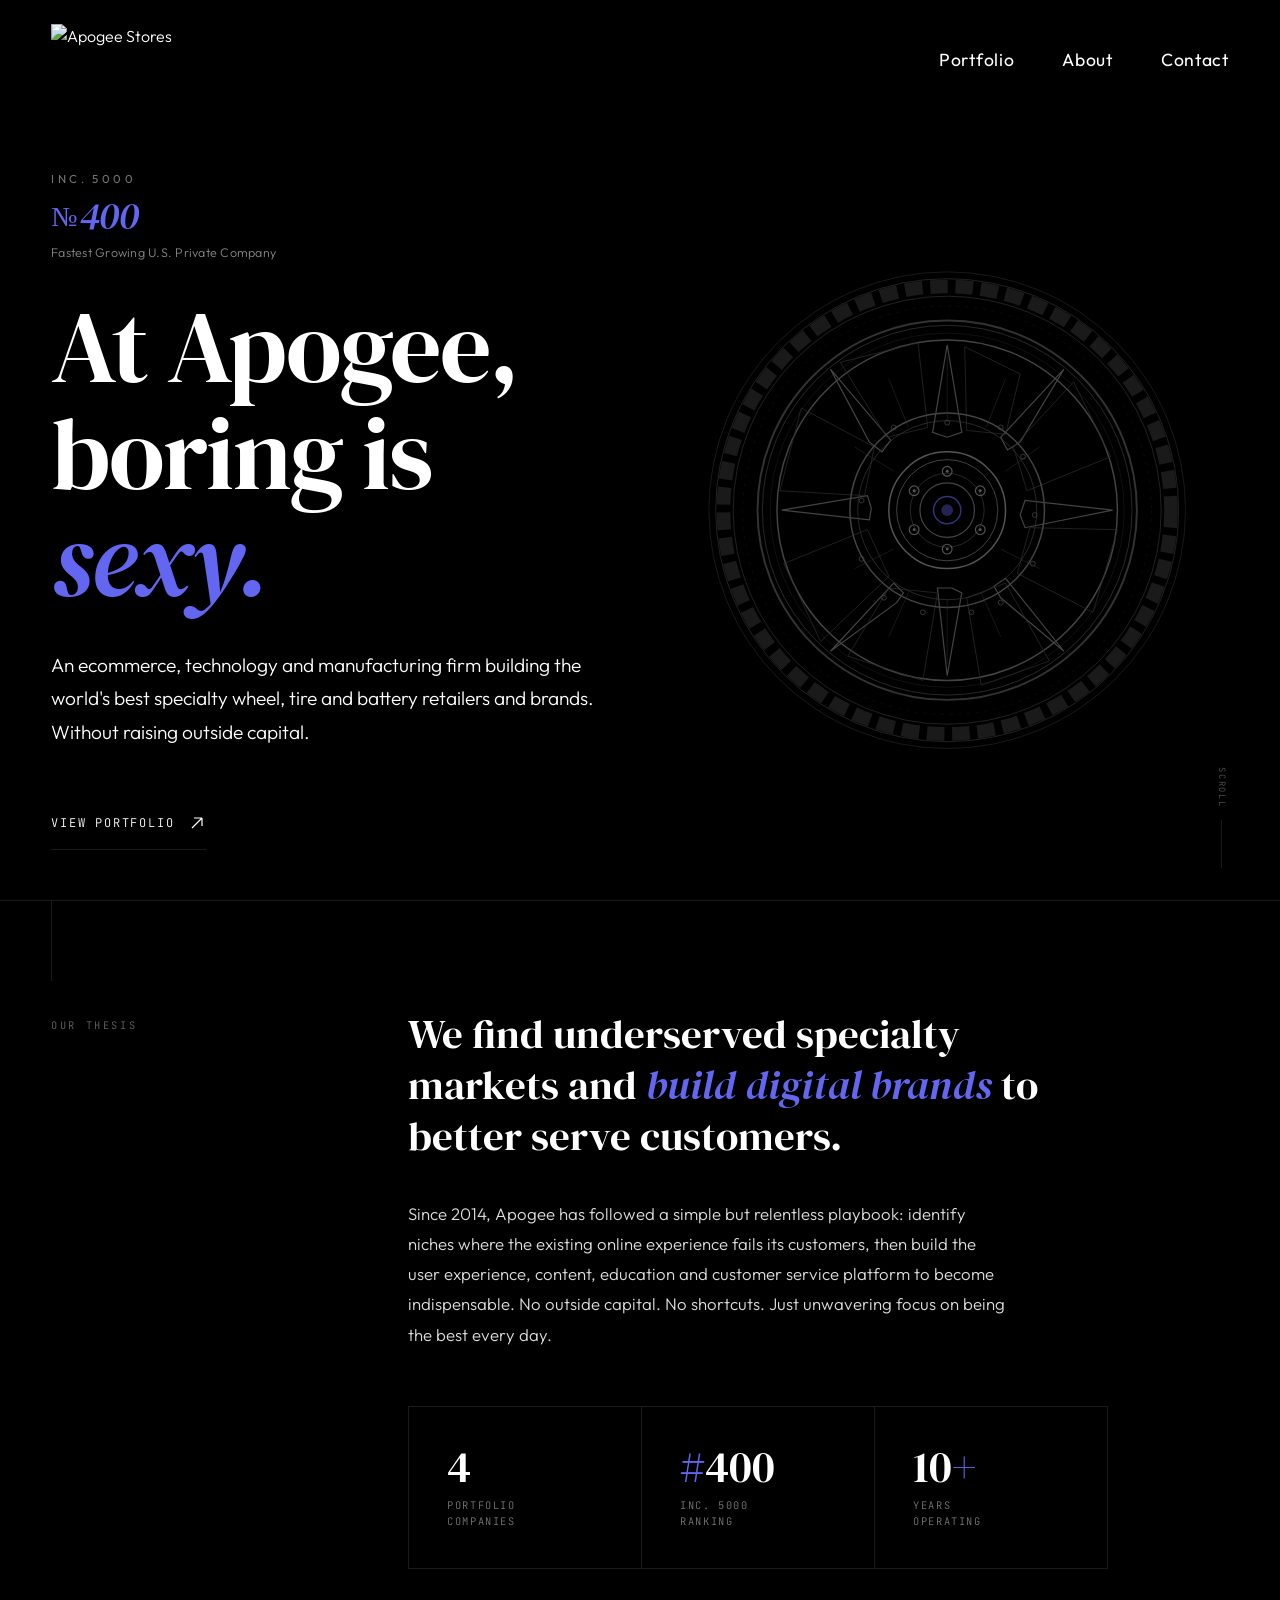
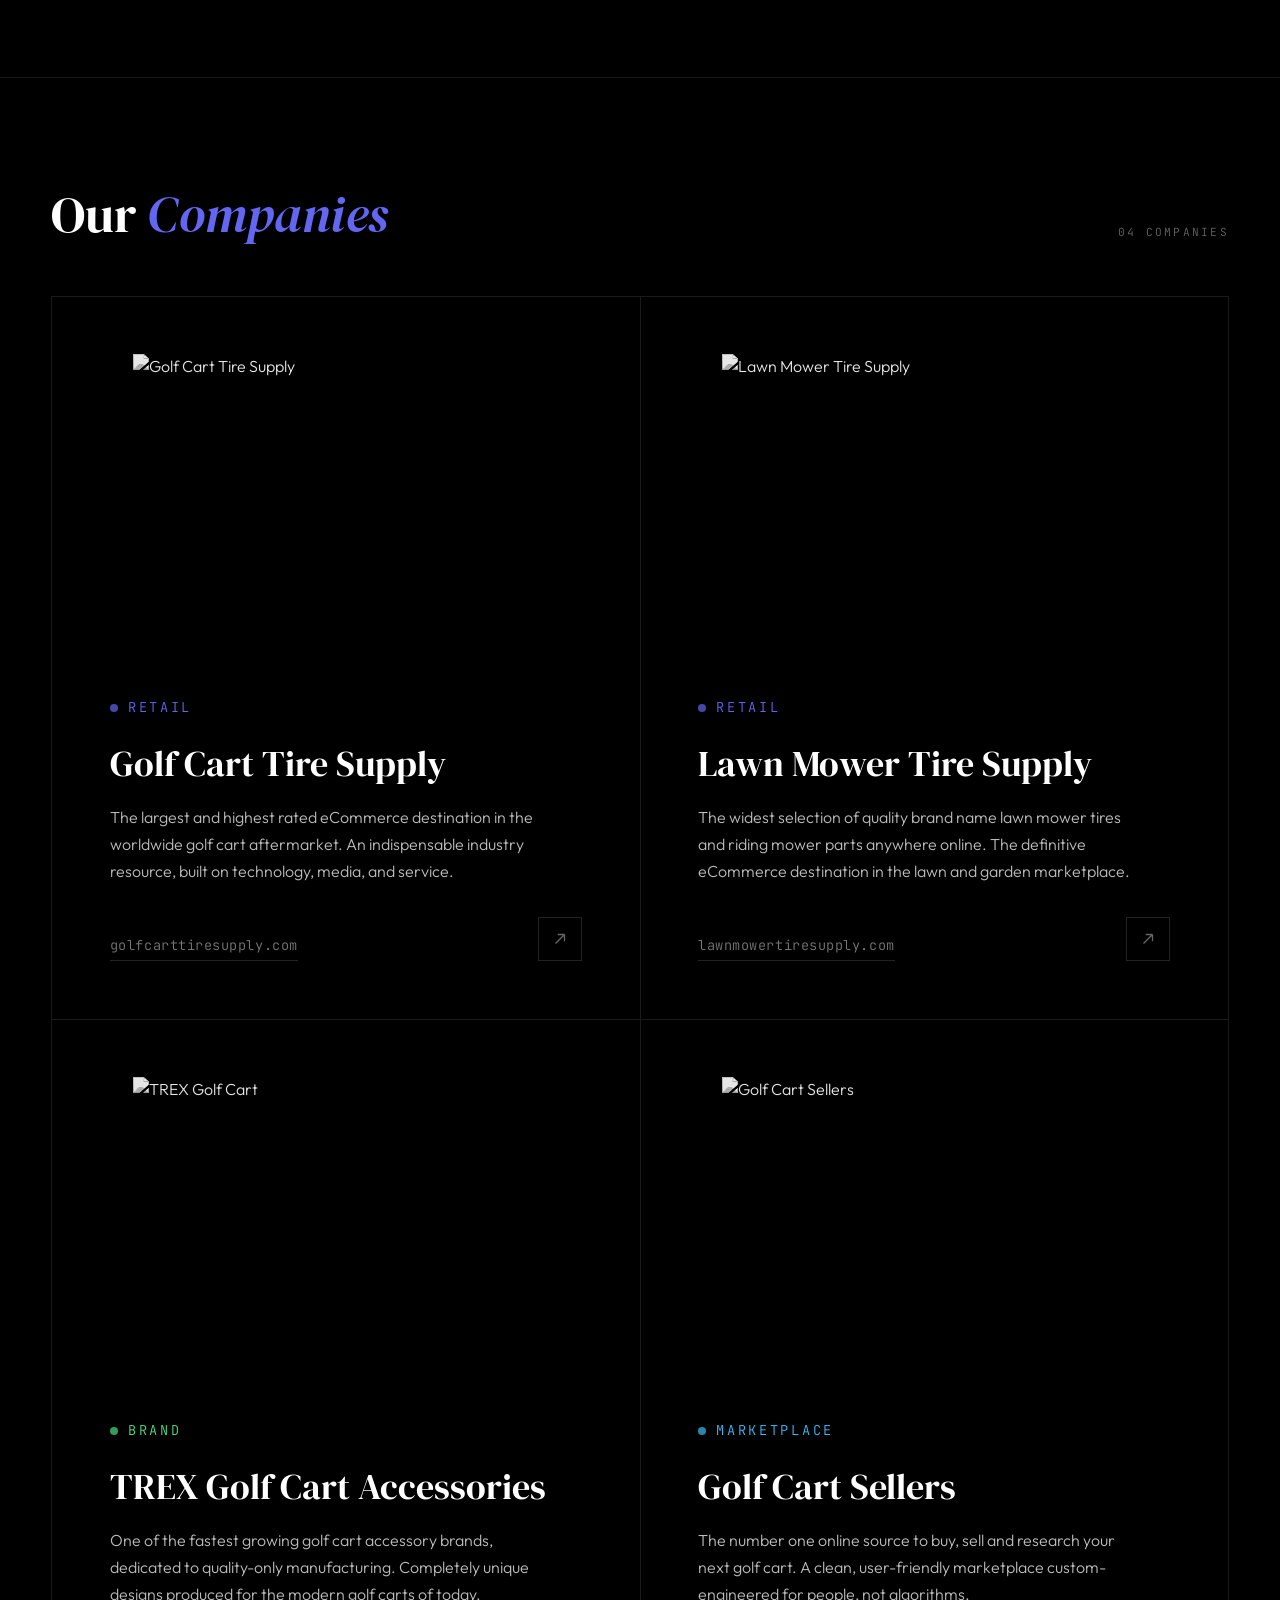
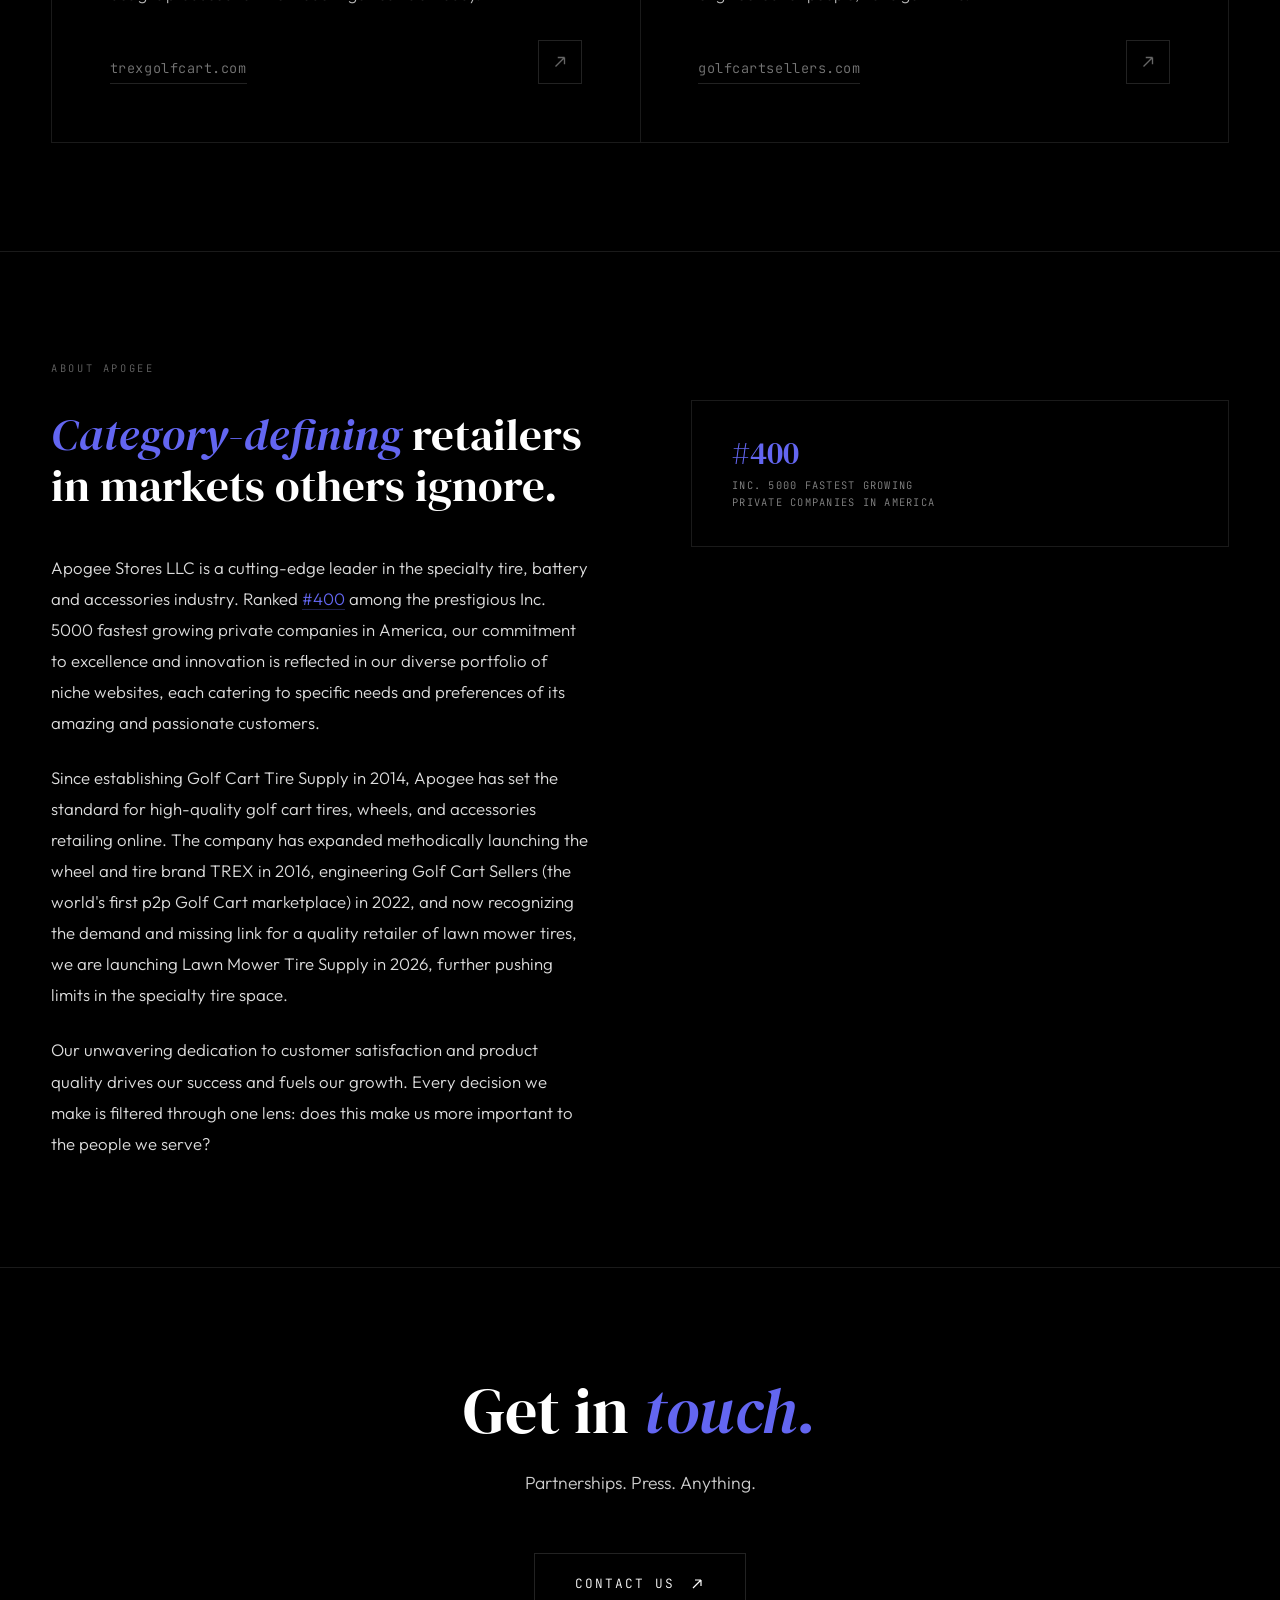
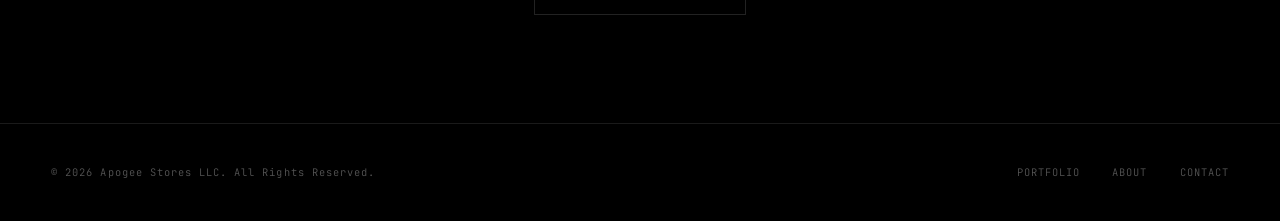
==== commit 5024a1db: "Add files via upload Back to single page + favicon fixes" ====
--- a/index.html
+++ b/index.html
@@ -6,29 +6,29 @@
 <meta name="theme-color" content="#000000">
 <meta name="color-scheme" content="dark">
 
-<title>Apogee Stores LLC / Specialty wheel, tire and battery brands</title>
-<meta name="description" content="Apogee Stores is an ecommerce, technology and manufacturing firm building the world's best specialty wheel, tire and battery retailers and brands.">
-
-<link rel="canonical" href="https://apogeestores.com/">
-
-<!-- Favicons (real files, not data URI / this is what Google indexes) -->
-<link rel="icon" type="image/x-icon" href="favicon.ico?v=3">
-<link rel="icon" type="image/png" sizes="192x192" href="favicon-192.png?v=3">
-<link rel="apple-touch-icon" sizes="192x192" href="favicon-192.png?v=3">
-
-<!-- Open Graph (social sharing previews) -->
+<title>Apogee Stores LLC | An innovative retail firm.</title>
+<meta name="description" content="Apogee Stores is an ecommerce, technology and manufacturing firm that builds the world's best specialty wheel, tire and battery retailers and brands.">
+
+<!-- Canonical: locked to www to match the served URL. Resolves the www/non-www mismatch that was confusing Google's favicon pipeline. -->
+<link rel="canonical" href="https://www.apogeestores.com/">
+
+<!-- Favicon: single absolute URL, no cache-buster, no duplicate. Per Google's guidance, stable URL + unambiguous hostname. -->
+<link rel="icon" type="image/png" sizes="192x192" href="https://www.apogeestores.com/favicon-192.png">
+<link rel="apple-touch-icon" sizes="192x192" href="https://www.apogeestores.com/favicon-192.png">
+
+<!-- Open Graph -->
 <meta property="og:type" content="website">
 <meta property="og:site_name" content="Apogee Stores">
-<meta property="og:url" content="https://apogeestores.com/">
-<meta property="og:title" content="Apogee Stores LLC / Specialty wheel, tire and battery brands">
+<meta property="og:url" content="https://www.apogeestores.com/">
+<meta property="og:title" content="Apogee Stores LLC | An innovative retail firm.">
 <meta property="og:description" content="An ecommerce, technology and manufacturing firm building the world's best specialty wheel, tire and battery retailers and brands.">
-<meta property="og:image" content="https://apogeestores.com/favicon-192.png?v=3">
+<meta property="og:image" content="https://www.apogeestores.com/favicon-192.png">
 
 <!-- Twitter Card -->
 <meta name="twitter:card" content="summary">
 <meta name="twitter:title" content="Apogee Stores LLC">
 <meta name="twitter:description" content="An ecommerce, technology and manufacturing firm building the world's best specialty wheel, tire and battery retailers and brands.">
-<meta name="twitter:image" content="https://apogeestores.com/favicon-192.png?v=3">
+<meta name="twitter:image" content="https://www.apogeestores.com/favicon-192.png">
 
 <!-- Fonts -->
 <link rel="preconnect" href="https://fonts.googleapis.com">
@@ -38,16 +38,16 @@
 <!-- Site stylesheet -->
 <link rel="stylesheet" href="styles.css">
 
-<!-- Organization schema (helps Google understand the brand, can improve favicon eligibility) -->
+<!-- Organization schema -->
 <script type="application/ld+json">
 {
   "@context": "https://schema.org",
   "@type": "Organization",
   "name": "Apogee Stores LLC",
   "alternateName": "Apogee Stores",
-  "url": "https://apogeestores.com",
-  "logo": "https://apogeestores.com/favicon-192.png",
-  "image": "https://apogeestores.com/favicon-192.png",
+  "url": "https://www.apogeestores.com",
+  "logo": "https://www.apogeestores.com/favicon-192.png",
+  "image": "https://www.apogeestores.com/favicon-192.png",
   "description": "An ecommerce, technology and manufacturing firm building the world's best specialty wheel, tire and battery retailers and brands.",
   "foundingDate": "2014",
   "sameAs": ["https://www.inc.com/profile/apogee-stores"]
@@ -60,13 +60,13 @@
 
 <!-- Navigation -->
 <nav class="nav" id="nav">
-  <a href="index.html" class="nav-logo">
+  <a href="#" class="nav-logo">
     <img src="https://cdn.prod.website-files.com/66a3d7478fabf15efa8d1afc/66aec7fba37d1a6f59a7fd90_Apogee-Stores-Logo-001%20FINAL%20WHITE-p-500.png" alt="Apogee Stores" class="nav-logo-img">
   </a>
   <div class="nav-links" id="navLinks">
-    <a href="portfolio.html" class="nav-link">Portfolio</a>
-    <a href="about.html" class="nav-link">About</a>
-    <a href="contact.html" class="nav-link">Contact</a>
+    <a href="#portfolio" class="nav-link">Portfolio</a>
+    <a href="#about" class="nav-link">About</a>
+    <a href="#contact" class="nav-link">Contact</a>
   </div>
   <button class="nav-toggle" id="navToggle" aria-label="Menu">
     <span></span><span></span><span></span>
@@ -76,9 +76,9 @@
 <!-- Full-screen mobile menu -->
 <div class="mobile-menu" id="mobileMenu">
   <div class="mobile-menu-links">
-    <a href="portfolio.html" class="mobile-menu-link">Portfolio</a>
-    <a href="about.html" class="mobile-menu-link">About</a>
-    <a href="contact.html" class="mobile-menu-link">Contact</a>
+    <a href="#portfolio" class="mobile-menu-link">Portfolio</a>
+    <a href="#about" class="mobile-menu-link">About</a>
+    <a href="#contact" class="mobile-menu-link">Contact</a>
   </div>
   <div class="mobile-menu-footer">
     <span class="mobile-menu-copy">&copy; 2026 Apogee Stores LLC</span>
@@ -98,7 +98,7 @@
       </div>
       <h1 class="hero-headline">At Apogee,<br>boring is <em>sexy.</em></h1>
       <p class="hero-sub">An ecommerce, technology and manufacturing firm building the world's best specialty wheel, tire and battery retailers and brands. Without raising outside capital.</p>
-      <a href="portfolio.html" class="hero-cta">
+      <a href="#portfolio" class="hero-cta">
         <span>View portfolio</span>
         <svg viewBox="0 0 18 18" fill="none" stroke="currentColor" stroke-width="1.2"><path d="M4 14L14 4M14 4H6M14 4V12"/></svg>
       </a>
@@ -209,11 +209,11 @@
   </div>
 </section>
 
-<!-- Portfolio teaser -->
-<section class="section portfolio">
+<!-- Portfolio -->
+<section class="section portfolio" id="portfolio">
   <div class="portfolio-header reveal">
     <h2 class="portfolio-title">Our <em>Companies</em></h2>
-    <a href="portfolio.html" class="portfolio-count">View all / 04 Companies</a>
+    <span class="portfolio-count">04 Companies</span>
   </div>
   <div class="portfolio-grid">
     <a href="https://www.golfcarttiresupply.com" target="_blank" rel="noopener" class="portfolio-card">
@@ -267,12 +267,33 @@
   </div>
 </section>
 
-<!-- Contact CTA -->
-<section class="section contact">
+<!-- About -->
+<section class="section about" id="about">
+  <div class="about-inner">
+    <div class="about-left">
+      <div class="about-label reveal">About Apogee</div>
+      <h2 class="about-heading reveal reveal-delay-1"><em>Category-defining</em> retailers in markets others ignore.</h2>
+      <div class="about-body reveal reveal-delay-2">
+        <p>Apogee Stores LLC is a cutting-edge leader in the specialty tire, battery and accessories industry. Ranked <a href="https://www.inc.com/profile/apogee-stores" target="_blank" rel="noopener">#400</a> among the prestigious Inc. 5000 fastest growing private companies in America, our commitment to excellence and innovation is reflected in our diverse portfolio of niche websites, each catering to specific needs and preferences of its amazing and passionate customers.</p>
+        <p>Since establishing Golf Cart Tire Supply in 2014, Apogee has set the standard for high-quality golf cart tires, wheels, and accessories retailing online. The company has expanded methodically launching the wheel and tire brand TREX in 2016, engineering Golf Cart Sellers (the world's first p2p Golf Cart marketplace) in 2022, and now recognizing the demand and missing link for a quality retailer of lawn mower tires, we are launching Lawn Mower Tire Supply in 2026, further pushing limits in the specialty tire space.</p>
+        <p>Our unwavering dedication to customer satisfaction and product quality drives our success and fuels our growth. Every decision we make is filtered through one lens: does this make us more important to the people we serve?</p>
+      </div>
+    </div>
+    <div class="about-right reveal reveal-delay-2">
+      <div class="about-accolade">
+        <div class="about-accolade-number">#400</div>
+        <div class="about-accolade-text">Inc. 5000 Fastest Growing<br>Private Companies in America</div>
+      </div>
+    </div>
+  </div>
+</section>
+
+<!-- Contact -->
+<section class="section contact" id="contact">
   <div class="contact-inner">
     <h2 class="contact-heading reveal">Get in <em>touch.</em></h2>
     <p class="contact-sub reveal reveal-delay-1">Partnerships. Press. Anything.</p>
-    <a href="contact.html" class="contact-link reveal reveal-delay-2">
+    <a href="mailto:info@apogeestores.com?subject=Contact from apogeestores.com" class="contact-link reveal reveal-delay-2">
       <span>Contact us</span>
       <svg viewBox="0 0 16 16" fill="none" stroke="currentColor" stroke-width="1.2"><path d="M4 12L12 4M12 4H6M12 4V10"/></svg>
     </a>
@@ -283,9 +304,9 @@
 <footer class="footer">
   <div class="footer-left">&copy; 2026 Apogee Stores LLC. All Rights Reserved.</div>
   <div class="footer-right">
-    <a href="portfolio.html" class="footer-link">Portfolio</a>
-    <a href="about.html" class="footer-link">About</a>
-    <a href="contact.html" class="footer-link">Contact</a>
+    <a href="#portfolio" class="footer-link">Portfolio</a>
+    <a href="#about" class="footer-link">About</a>
+    <a href="#contact" class="footer-link">Contact</a>
   </div>
 </footer>
 
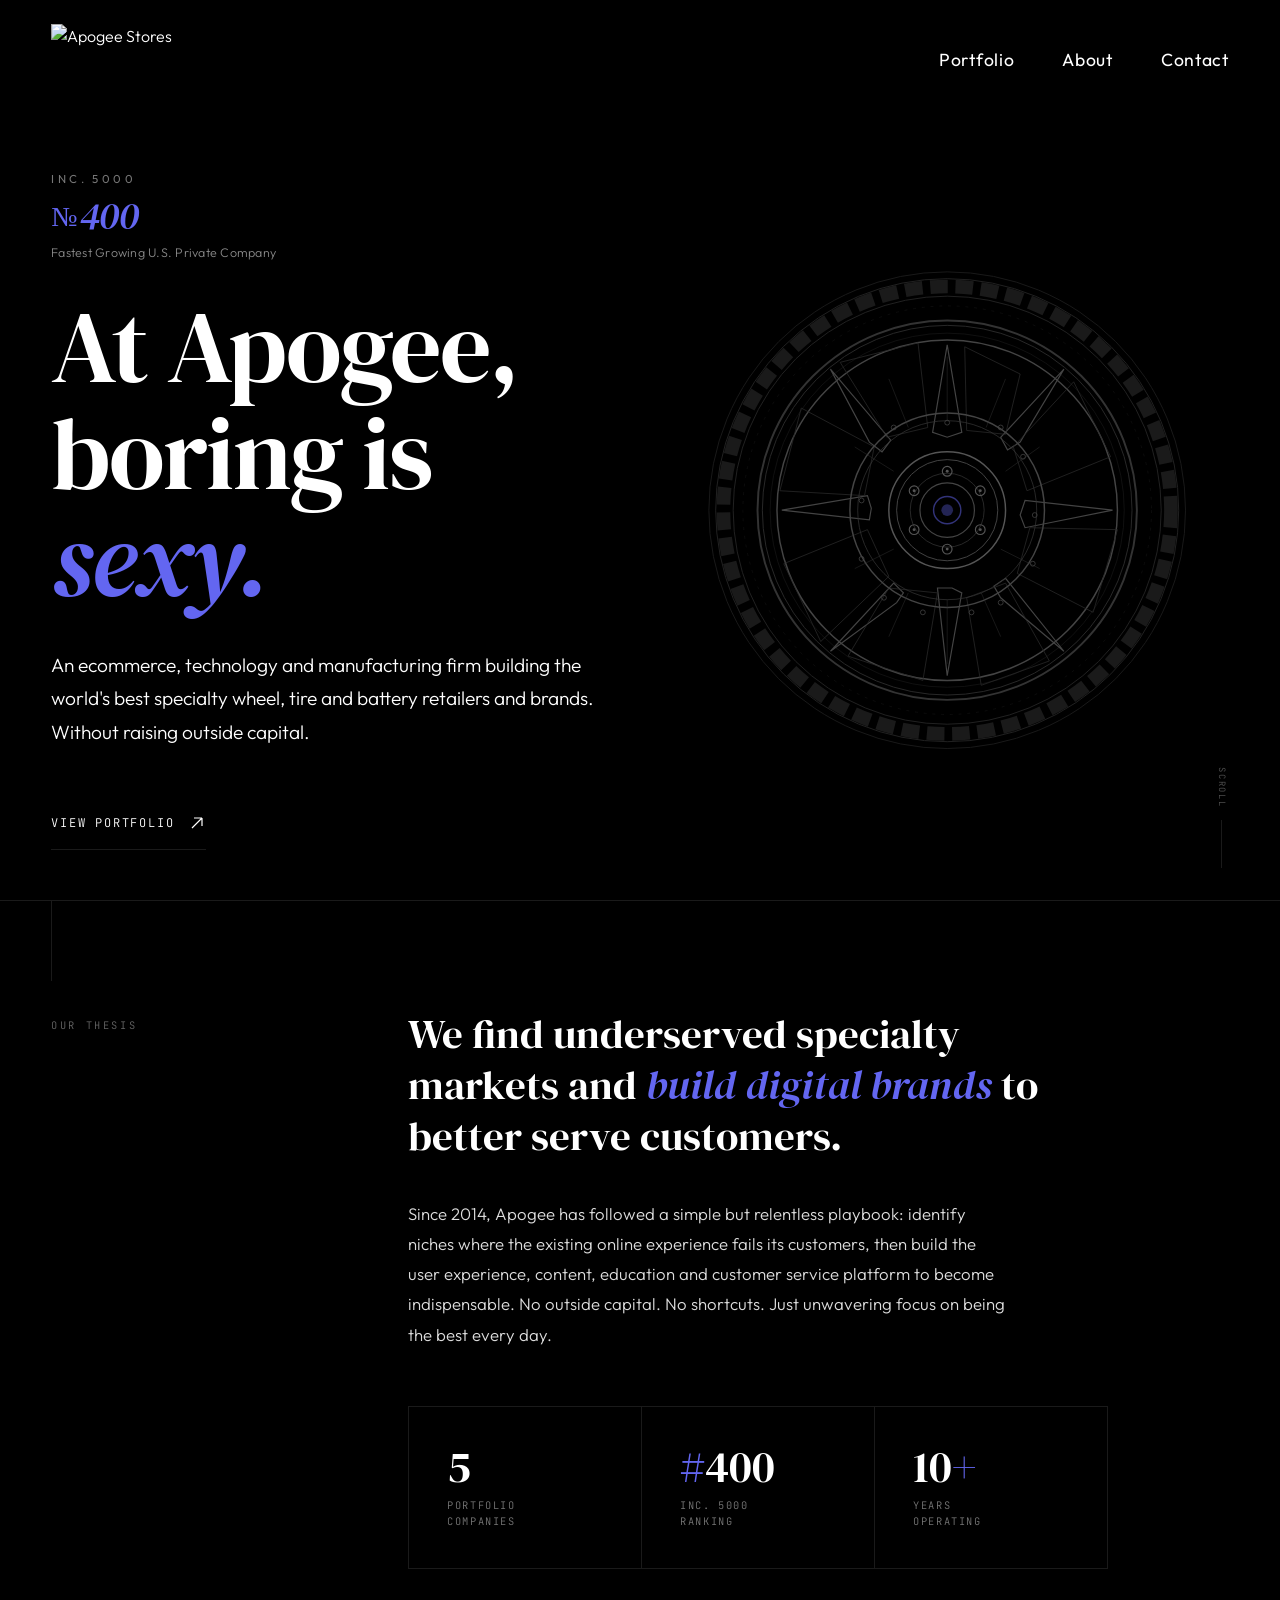
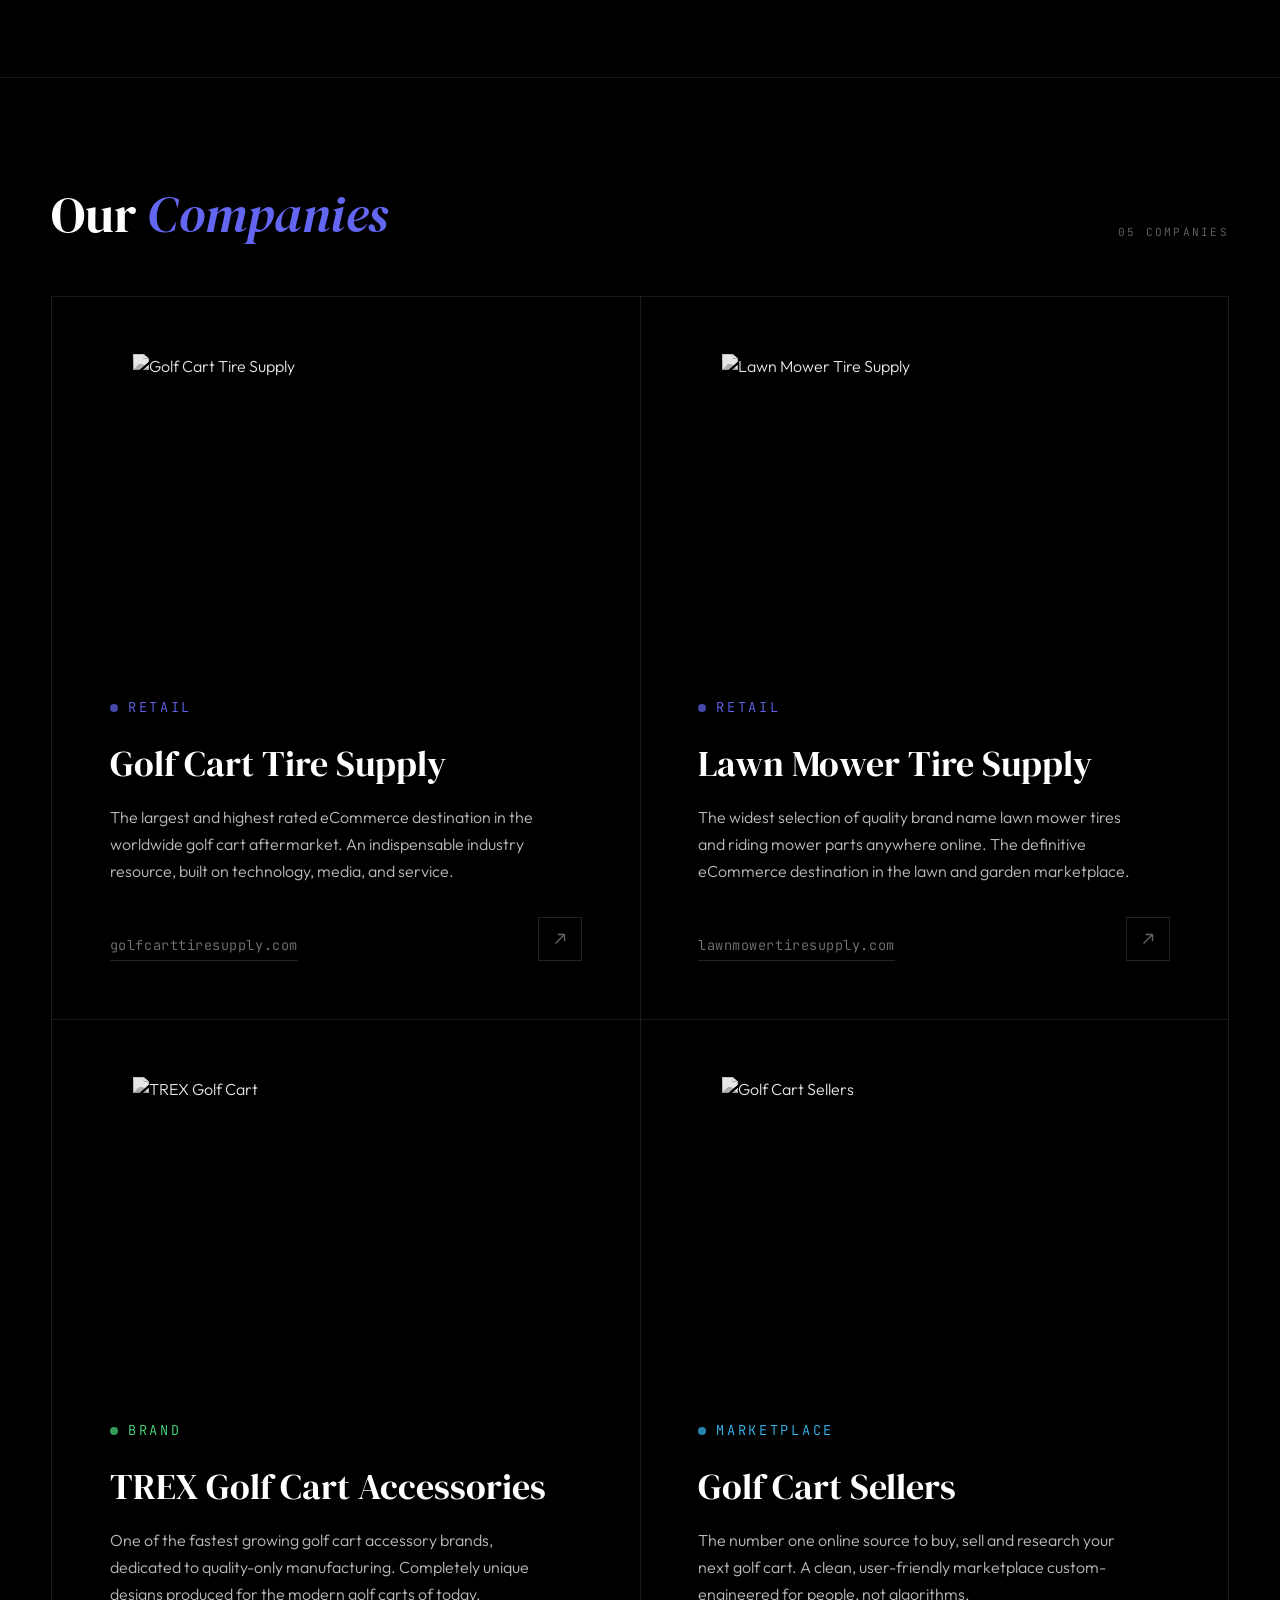
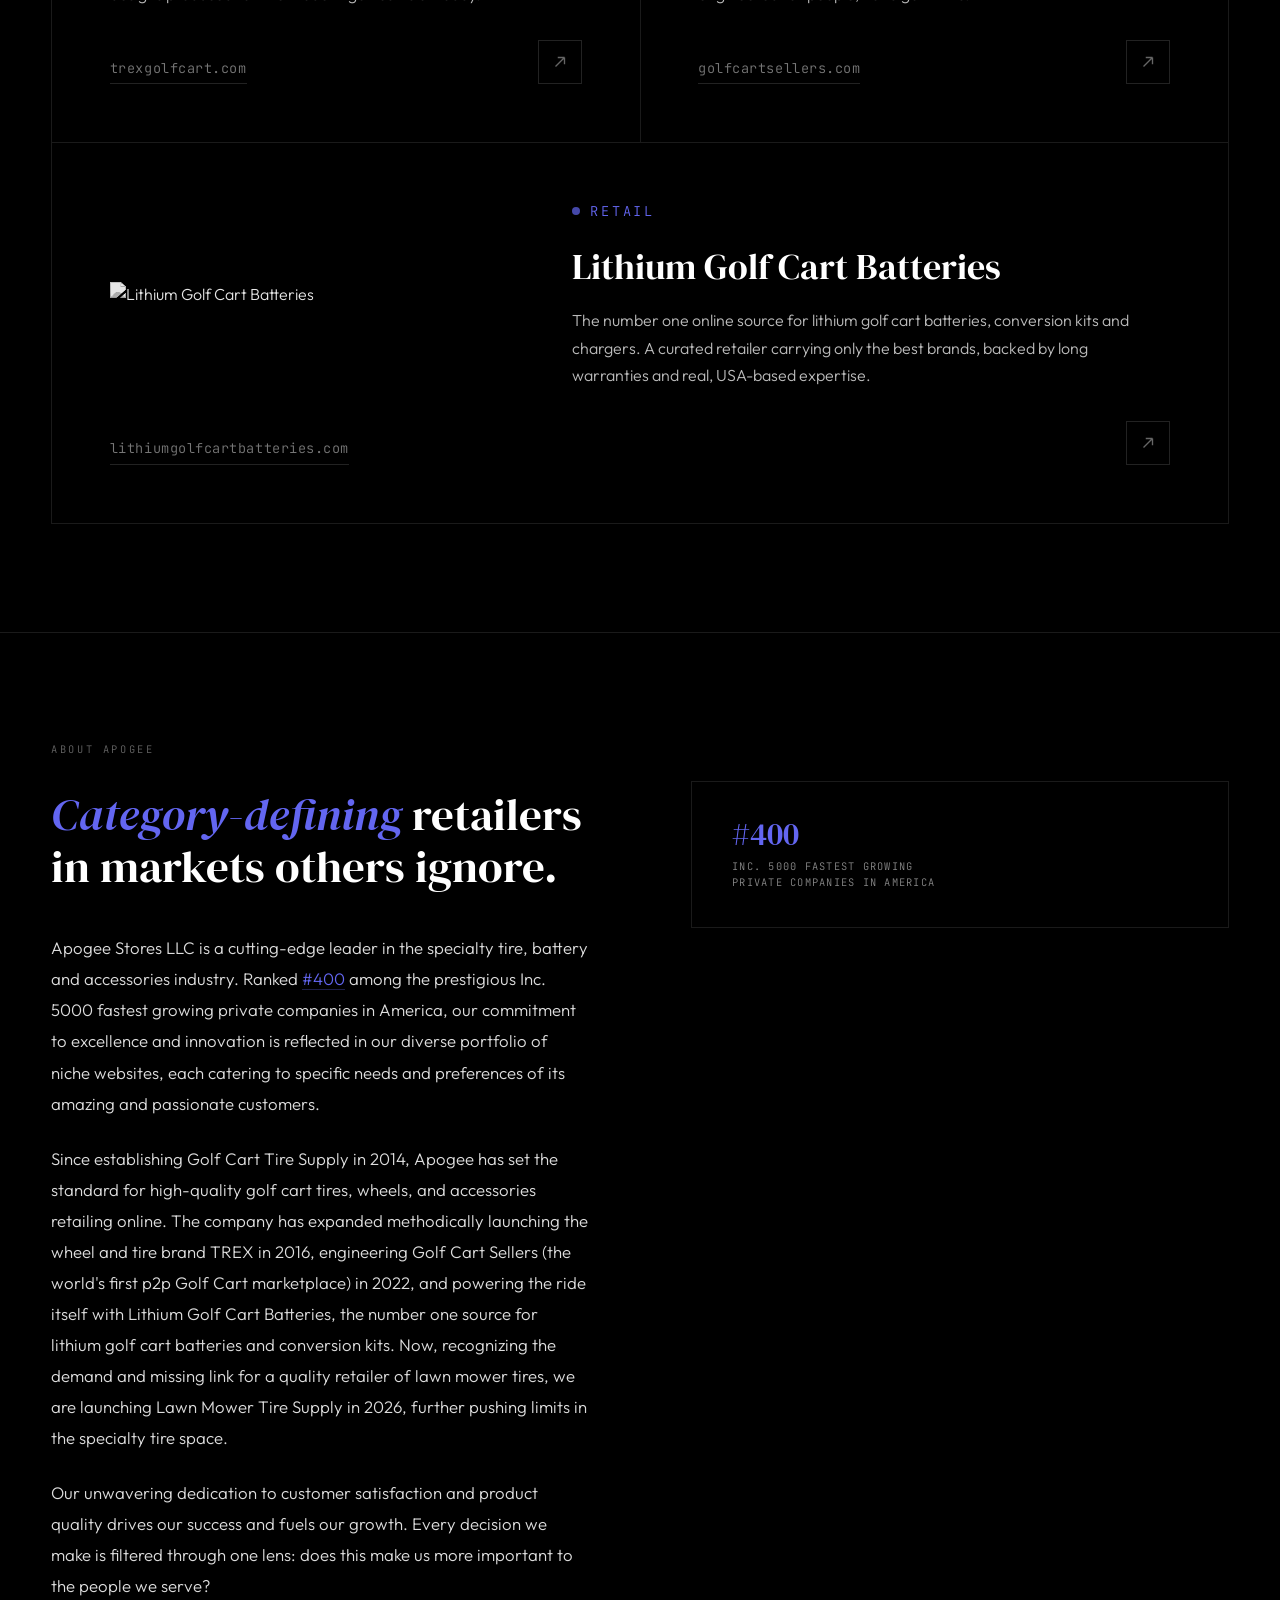
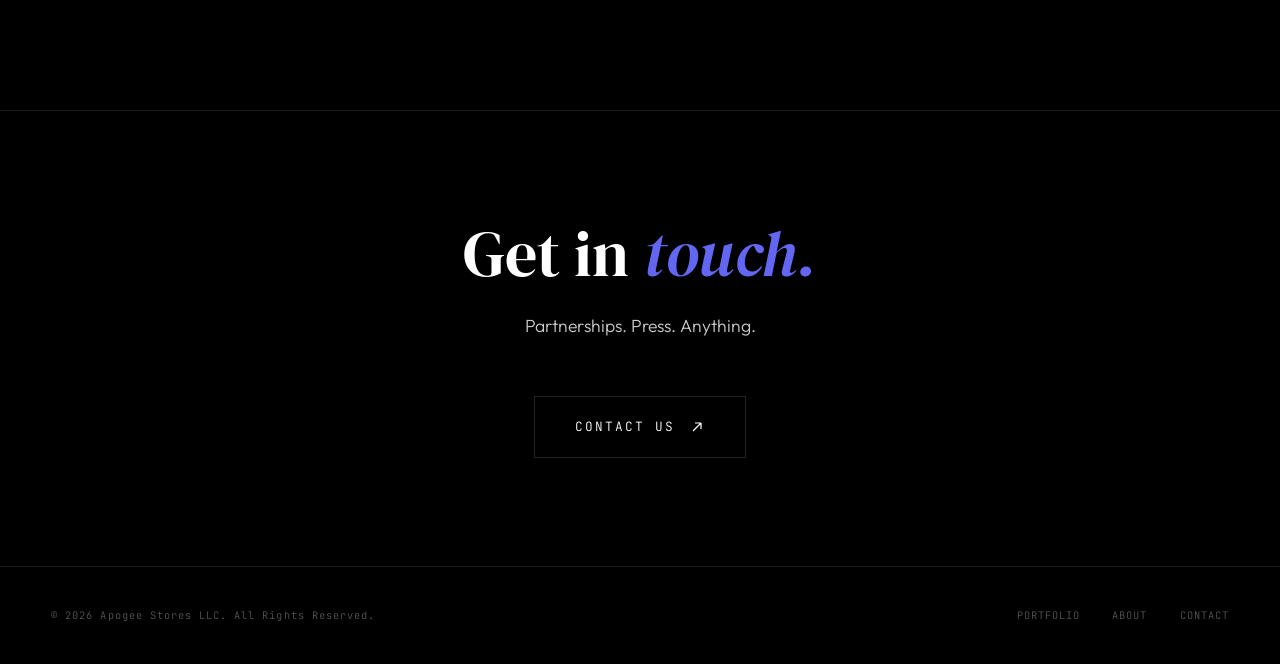
==== commit 137829a8: "Add files via upload Adding LGCB and removing purple cursor." ====
--- a/index.html
+++ b/index.html
@@ -12,9 +12,12 @@
 <!-- Canonical: locked to www to match the served URL. Resolves the www/non-www mismatch that was confusing Google's favicon pipeline. -->
 <link rel="canonical" href="https://www.apogeestores.com/">
 
-<!-- Favicon: single absolute URL, no cache-buster, no duplicate. Per Google's guidance, stable URL + unambiguous hostname. -->
+<!-- Favicons: brand A on transparent. Absolute URLs locked to www so Google sees one canonical hostname. All sizes are 48px+ to satisfy Google's minimum. -->
 <link rel="icon" type="image/png" sizes="192x192" href="https://www.apogeestores.com/favicon-192.png">
+<link rel="icon" type="image/png" sizes="96x96" href="https://www.apogeestores.com/favicon-96.png">
+<link rel="icon" type="image/x-icon" href="https://www.apogeestores.com/favicon.ico">
 <link rel="apple-touch-icon" sizes="192x192" href="https://www.apogeestores.com/favicon-192.png">
+<link rel="manifest" href="https://www.apogeestores.com/site.webmanifest">
 
 <!-- Open Graph -->
 <meta property="og:type" content="website">
@@ -55,8 +58,6 @@
 </script>
 </head>
 <body>
-
-<div class="cursor-dot" id="cursorDot"></div>
 
 <!-- Navigation -->
 <nav class="nav" id="nav">
@@ -193,7 +194,7 @@
       <p class="thesis-body reveal reveal-delay-2">Since 2014, Apogee has followed a simple but relentless playbook: identify niches where the existing online experience fails its customers, then build the user experience, content, education and customer service platform to become indispensable. No outside capital. No shortcuts. Just unwavering focus on being the best every day.</p>
       <div class="stats reveal reveal-delay-3">
         <div class="stat">
-          <div class="stat-number">4</div>
+          <div class="stat-number">5</div>
           <div class="stat-label">Portfolio<br>Companies</div>
         </div>
         <div class="stat">
@@ -213,7 +214,7 @@
 <section class="section portfolio" id="portfolio">
   <div class="portfolio-header reveal">
     <h2 class="portfolio-title">Our <em>Companies</em></h2>
-    <span class="portfolio-count">04 Companies</span>
+    <span class="portfolio-count">05 Companies</span>
   </div>
   <div class="portfolio-grid">
     <a href="https://www.golfcarttiresupply.com" target="_blank" rel="noopener" class="portfolio-card">
@@ -261,6 +262,18 @@
       </div>
       <div class="card-bottom">
         <span class="card-url">golfcartsellers.com</span>
+        <div class="card-arrow"><svg viewBox="0 0 16 16" fill="none" stroke="currentColor" stroke-width="1.2"><path d="M4 12L12 4M12 4H6M12 4V10"/></svg></div>
+      </div>
+    </a>
+    <a href="https://lithiumgolfcartbatteries.com" target="_blank" rel="noopener" class="portfolio-card featured">
+      <div class="card-top">
+        <img src="https://cdn11.bigcommerce.com/s-5ysabocjo8/images/stencil/500w/lithium-golf-cart-batteries-logo_1775692216__17426.original.png" alt="Lithium Golf Cart Batteries" class="card-logo">
+        <div class="card-category">Retail</div>
+        <h3 class="card-name">Lithium Golf Cart Batteries</h3>
+        <p class="card-desc">The number one online source for lithium golf cart batteries, conversion kits and chargers. A curated retailer carrying only the best brands, backed by long warranties and real, USA-based expertise.</p>
+      </div>
+      <div class="card-bottom">
+        <span class="card-url">lithiumgolfcartbatteries.com</span>
         <div class="card-arrow"><svg viewBox="0 0 16 16" fill="none" stroke="currentColor" stroke-width="1.2"><path d="M4 12L12 4M12 4H6M12 4V10"/></svg></div>
       </div>
     </a>
@@ -275,7 +288,7 @@
       <h2 class="about-heading reveal reveal-delay-1"><em>Category-defining</em> retailers in markets others ignore.</h2>
       <div class="about-body reveal reveal-delay-2">
         <p>Apogee Stores LLC is a cutting-edge leader in the specialty tire, battery and accessories industry. Ranked <a href="https://www.inc.com/profile/apogee-stores" target="_blank" rel="noopener">#400</a> among the prestigious Inc. 5000 fastest growing private companies in America, our commitment to excellence and innovation is reflected in our diverse portfolio of niche websites, each catering to specific needs and preferences of its amazing and passionate customers.</p>
-        <p>Since establishing Golf Cart Tire Supply in 2014, Apogee has set the standard for high-quality golf cart tires, wheels, and accessories retailing online. The company has expanded methodically launching the wheel and tire brand TREX in 2016, engineering Golf Cart Sellers (the world's first p2p Golf Cart marketplace) in 2022, and now recognizing the demand and missing link for a quality retailer of lawn mower tires, we are launching Lawn Mower Tire Supply in 2026, further pushing limits in the specialty tire space.</p>
+        <p>Since establishing Golf Cart Tire Supply in 2014, Apogee has set the standard for high-quality golf cart tires, wheels, and accessories retailing online. The company has expanded methodically launching the wheel and tire brand TREX in 2016, engineering Golf Cart Sellers (the world's first p2p Golf Cart marketplace) in 2022, and powering the ride itself with Lithium Golf Cart Batteries, the number one source for lithium golf cart batteries and conversion kits. Now, recognizing the demand and missing link for a quality retailer of lawn mower tires, we are launching Lawn Mower Tire Supply in 2026, further pushing limits in the specialty tire space.</p>
         <p>Our unwavering dedication to customer satisfaction and product quality drives our success and fuels our growth. Every decision we make is filtered through one lens: does this make us more important to the people we serve?</p>
       </div>
     </div>
--- a/styles.css
+++ b/styles.css
@@ -1,6 +1,6 @@
 /* ============================================================
    Apogee Stores / Shared site stylesheet
-   v3.0 / multi-page architecture
+   v3.3 / single-page
    ============================================================ */
 
 *, *::before, *::after { margin: 0; padding: 0; box-sizing: border-box; }
@@ -556,6 +556,7 @@
 .portfolio-card:nth-child(2)::before { background: radial-gradient(ellipse at 70% 30%, rgba(99, 102, 241, 0.06) 0%, transparent 70%); }
 .portfolio-card:nth-child(3)::before { background: radial-gradient(ellipse at 40% 40%, rgba(74, 222, 128, 0.07) 0%, transparent 70%); }
 .portfolio-card:nth-child(4)::before { background: radial-gradient(ellipse at 60% 60%, rgba(56, 189, 248, 0.07) 0%, transparent 70%); }
+.portfolio-card:nth-child(5)::before { background: radial-gradient(ellipse at 50% 50%, rgba(99, 102, 241, 0.06) 0%, transparent 70%); }
 
 .portfolio-card:hover::before { opacity: 1; }
 .portfolio-card:hover { background: #050505; }
@@ -659,6 +660,27 @@
 .portfolio-card:hover .card-arrow { border-color: var(--ember); transform: translate(2px, -2px); }
 .portfolio-card:hover .card-arrow svg { color: var(--ember); }
 
+/* Featured full-width card (5th company) */
+.portfolio-card.featured { grid-column: 1 / -1; min-height: clamp(300px, 32vh, 400px); }
+
+.portfolio-card.featured .card-top {
+  display: grid;
+  grid-template-columns: minmax(150px, 0.8fr) 1.2fr;
+  column-gap: clamp(32px, 5vw, 88px);
+  align-items: center;
+}
+
+.portfolio-card.featured .card-logo {
+  grid-row: 1 / span 3;
+  grid-column: 1;
+  width: 100%;
+  max-width: 480px;
+  height: auto;
+  margin: 0;
+}
+
+.portfolio-card.featured .card-desc { max-width: 560px; }
+
 /* ===================== ABOUT ===================== */
 .about { border-top: 1px solid var(--graphite); }
 .about.standalone { border-top: 0; }
@@ -845,6 +867,7 @@
 .portfolio-card:nth-child(2).visible { transition-delay: 0.12s; }
 .portfolio-card:nth-child(3).visible { transition-delay: 0.24s; }
 .portfolio-card:nth-child(4).visible { transition-delay: 0.36s; }
+.portfolio-card:nth-child(5).visible { transition-delay: 0.48s; }
 
 .section-line {
   position: absolute;
@@ -858,24 +881,6 @@
 
 .section-line.drawn { height: 80px; }
 
-.cursor-dot {
-  width: 8px;
-  height: 8px;
-  background: var(--ember);
-  border-radius: 50%;
-  position: fixed;
-  pointer-events: none;
-  z-index: 9998;
-  opacity: 0;
-  transition: opacity 0.3s ease, transform 0.15s ease;
-  transform: translate(-50%, -50%);
-  mix-blend-mode: screen;
-}
-
-.cursor-dot.active { opacity: 1; transform: translate(-50%, -50%) scale(3); }
-
-@media (hover: hover) { .portfolio-card { cursor: none; } }
-
 /* ===================== RESPONSIVE ===================== */
 @media (max-width: 900px) {
   .nav { height: 80px; padding-top: 0; }
@@ -908,6 +913,8 @@
   .thesis-inner { grid-template-columns: 1fr; gap: 24px; }
   .portfolio-grid { grid-template-columns: 1fr; }
   .portfolio-card { min-height: auto; padding: 36px 24px; }
+  .portfolio-card.featured .card-top { display: block; }
+  .portfolio-card.featured .card-logo { width: 100%; max-width: 420px; height: auto; margin: 0 auto 28px auto; }
   .card-logo { height: 220px; max-width: 90%; margin: 0 auto 28px auto; }
   .card-name { font-size: 1.6rem; }
   .card-category { font-size: 0.75rem; }
@@ -938,6 +945,7 @@
   .page-header { padding: 110px 16px 48px; }
   .page-title { font-size: 2.1rem; }
   .card-logo { height: 180px; }
+  .portfolio-card.featured .card-logo { max-width: 360px; }
   .card-name { font-size: 1.4rem; }
   .stats { grid-template-columns: 1fr; }
   .portfolio-title { font-size: 1.8rem; }
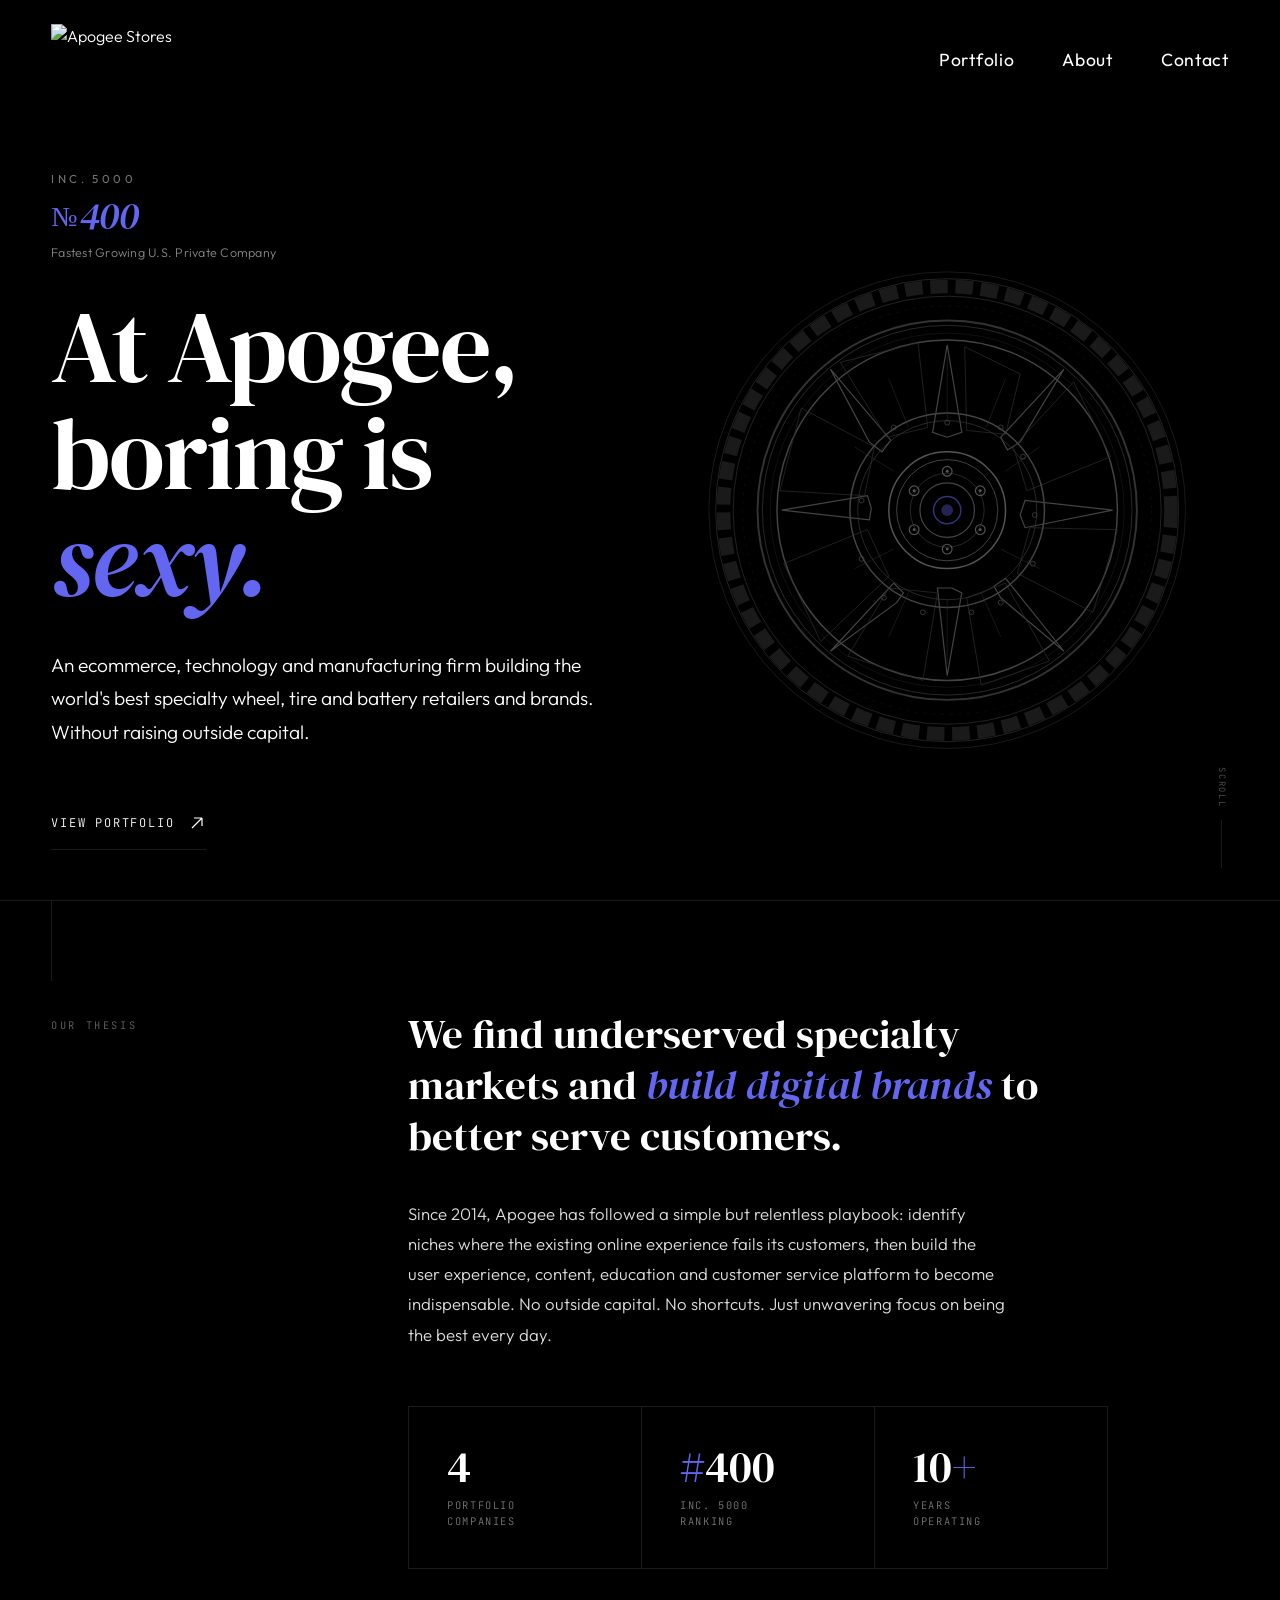
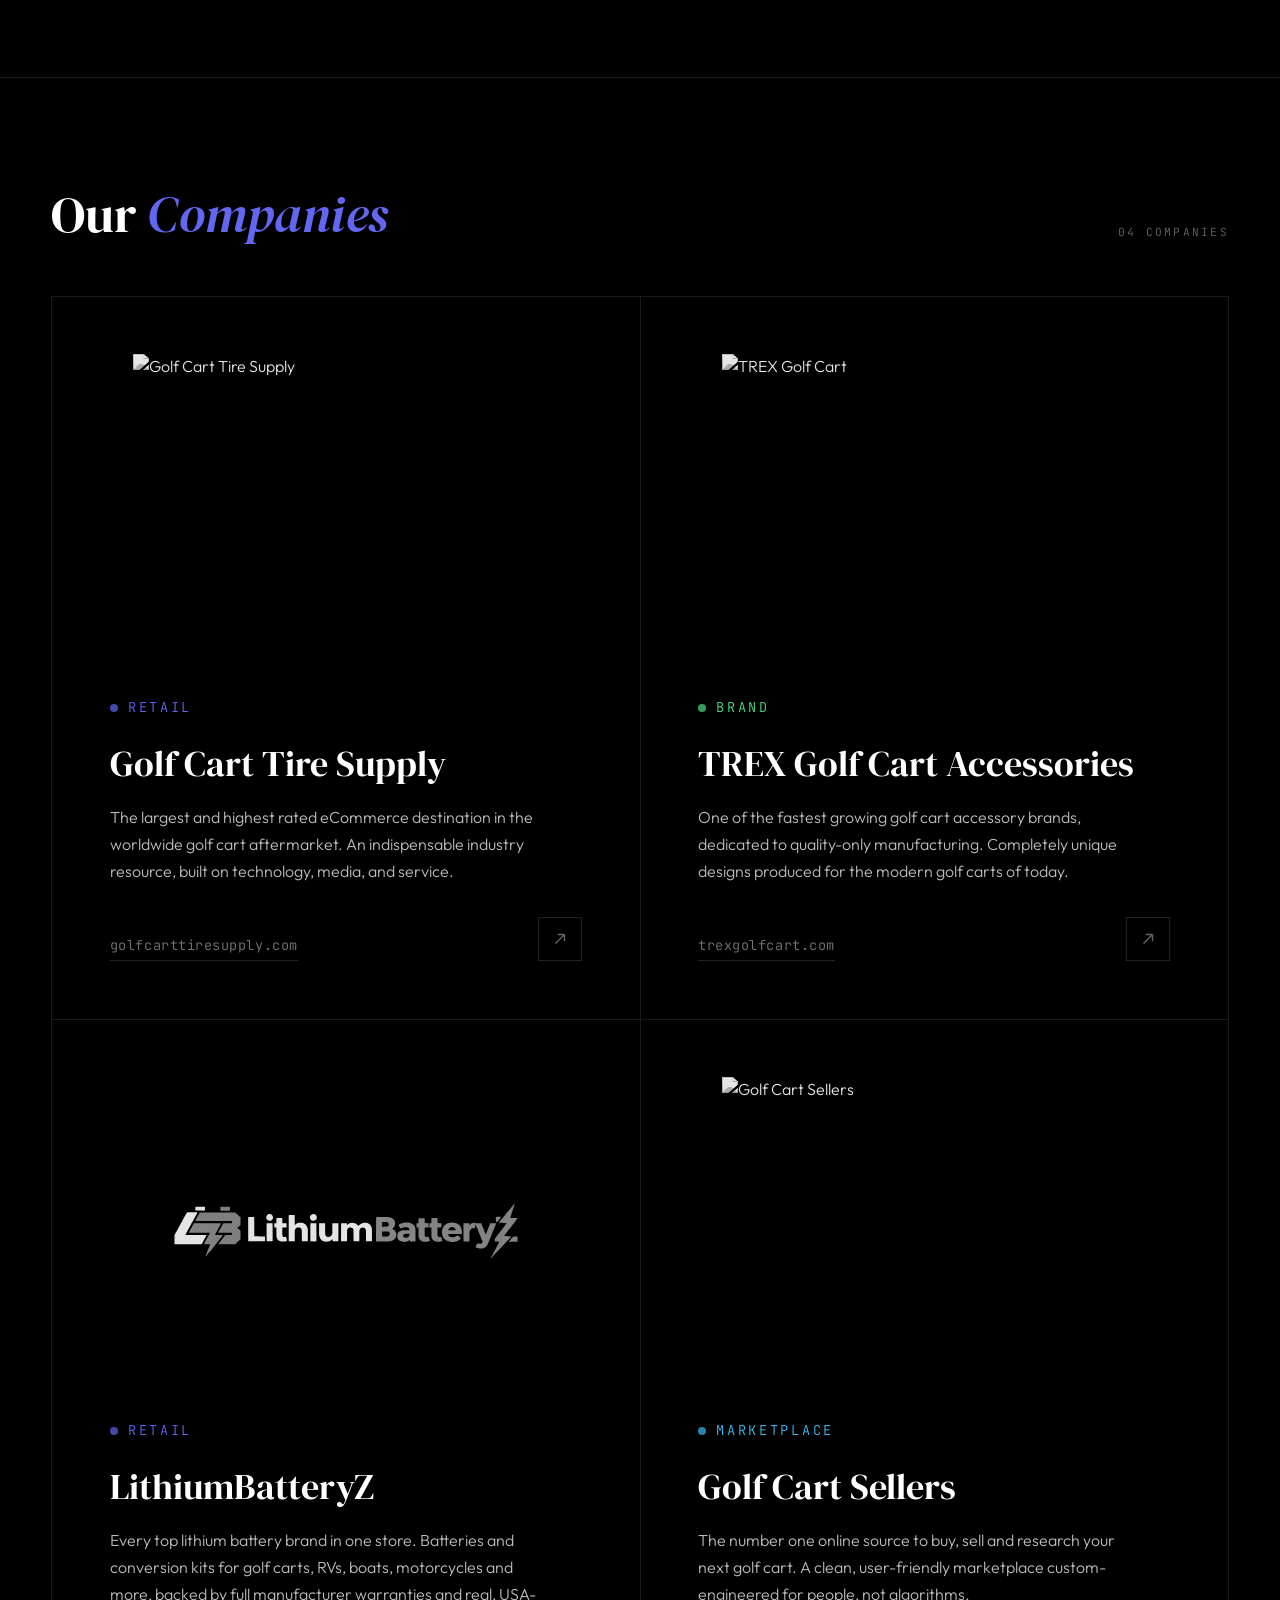
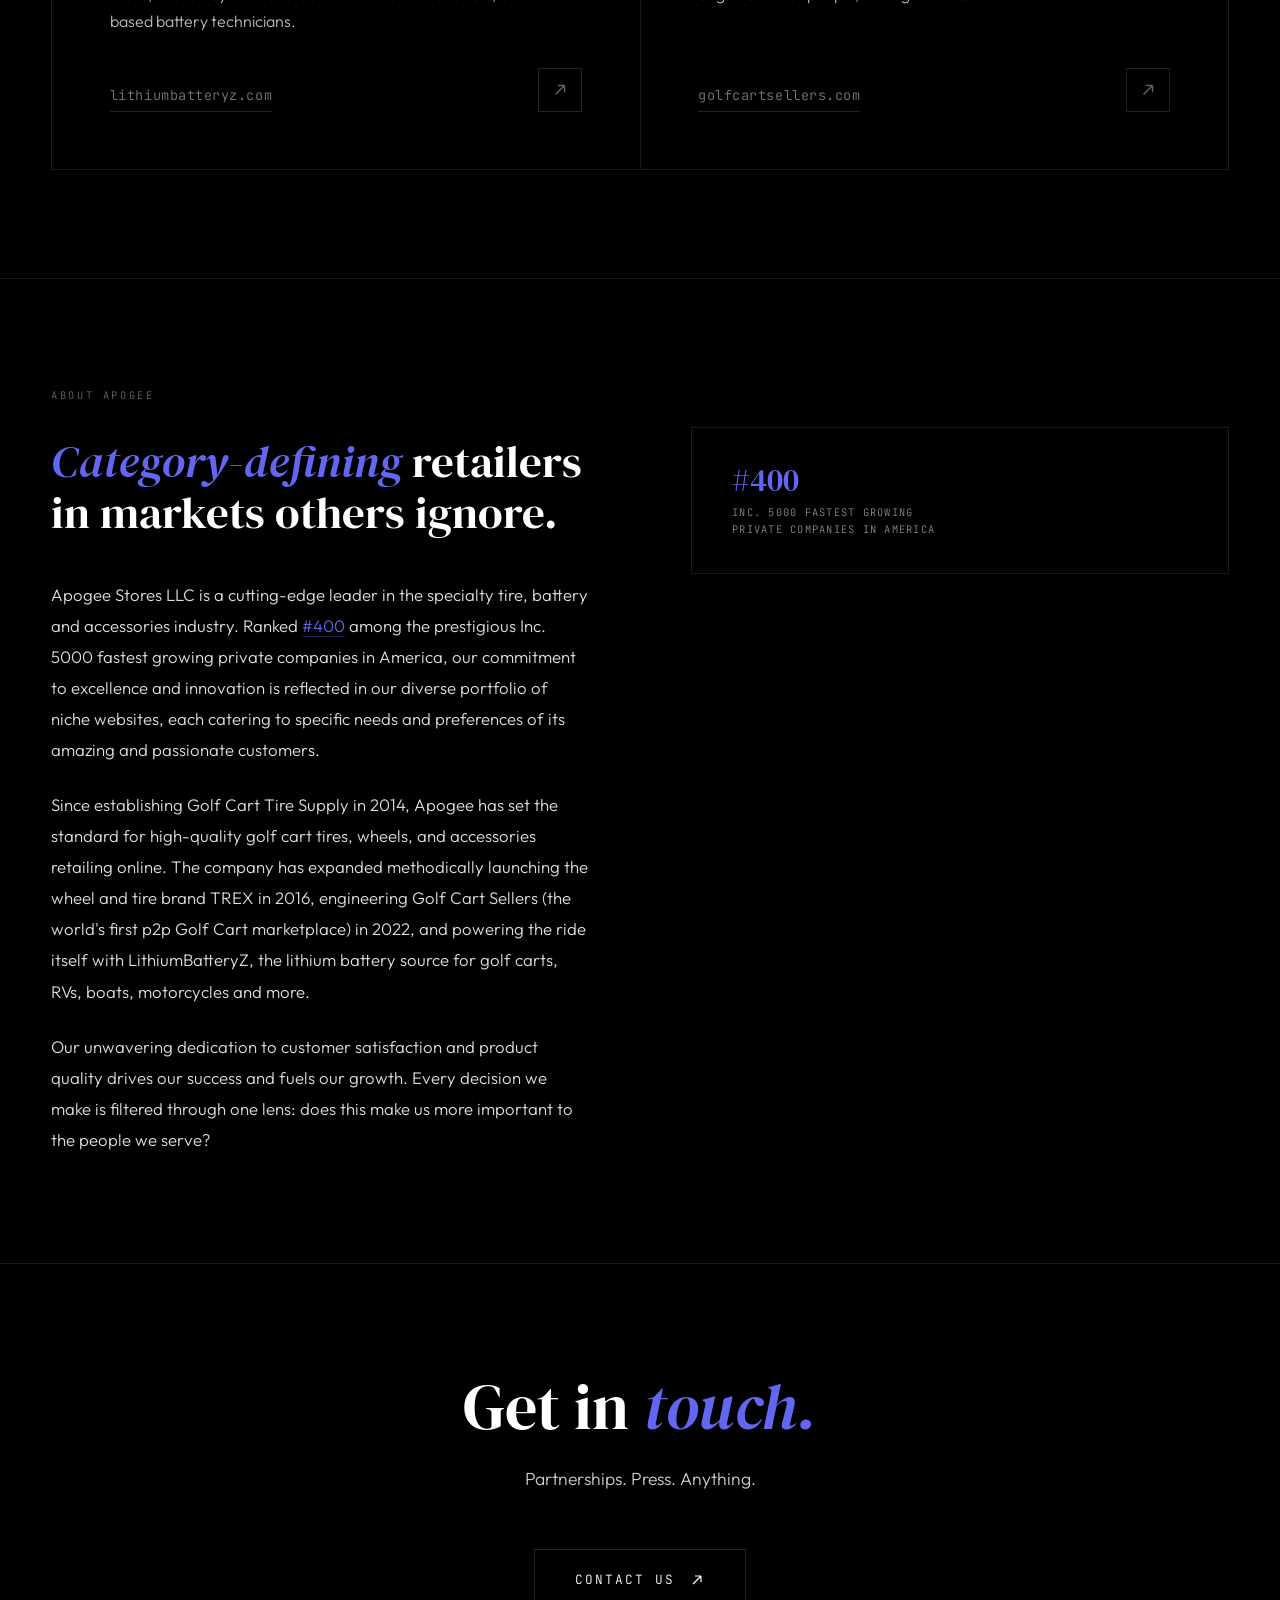
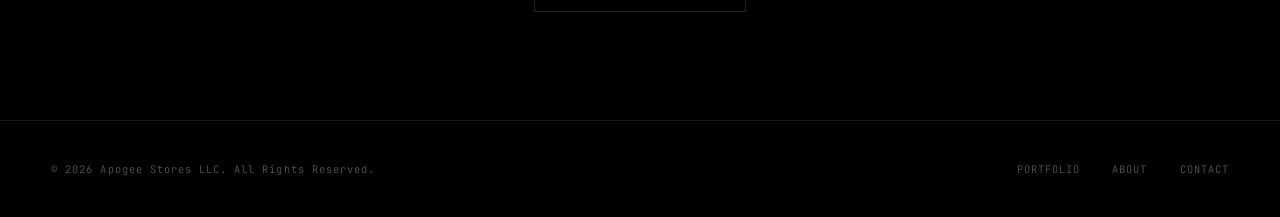
==== commit 3e1b377c: "Add files via upload" ====
--- a/index.html
+++ b/index.html
@@ -194,7 +194,7 @@
       <p class="thesis-body reveal reveal-delay-2">Since 2014, Apogee has followed a simple but relentless playbook: identify niches where the existing online experience fails its customers, then build the user experience, content, education and customer service platform to become indispensable. No outside capital. No shortcuts. Just unwavering focus on being the best every day.</p>
       <div class="stats reveal reveal-delay-3">
         <div class="stat">
-          <div class="stat-number">5</div>
+          <div class="stat-number">4</div>
           <div class="stat-label">Portfolio<br>Companies</div>
         </div>
         <div class="stat">
@@ -214,7 +214,7 @@
 <section class="section portfolio" id="portfolio">
   <div class="portfolio-header reveal">
     <h2 class="portfolio-title">Our <em>Companies</em></h2>
-    <span class="portfolio-count">05 Companies</span>
+    <span class="portfolio-count">04 Companies</span>
   </div>
   <div class="portfolio-grid">
     <a href="https://www.golfcarttiresupply.com" target="_blank" rel="noopener" class="portfolio-card">
@@ -229,18 +229,6 @@
         <div class="card-arrow"><svg viewBox="0 0 16 16" fill="none" stroke="currentColor" stroke-width="1.2"><path d="M4 12L12 4M12 4H6M12 4V10"/></svg></div>
       </div>
     </a>
-    <a href="https://www.lawnmowertiresupply.com" target="_blank" rel="noopener" class="portfolio-card">
-      <div class="card-top">
-        <img src="https://cdn.prod.website-files.com/66a3d7478fabf15efa8d1b45/66b01fe714f21affe699fc7d_Lawn-Mower-Tire-Supply-Tile-BW.png" alt="Lawn Mower Tire Supply" class="card-logo">
-        <div class="card-category">Retail</div>
-        <h3 class="card-name">Lawn Mower Tire Supply</h3>
-        <p class="card-desc">The widest selection of quality brand name lawn mower tires and riding mower parts anywhere online. The definitive eCommerce destination in the lawn and garden marketplace.</p>
-      </div>
-      <div class="card-bottom">
-        <span class="card-url">lawnmowertiresupply.com</span>
-        <div class="card-arrow"><svg viewBox="0 0 16 16" fill="none" stroke="currentColor" stroke-width="1.2"><path d="M4 12L12 4M12 4H6M12 4V10"/></svg></div>
-      </div>
-    </a>
     <a href="https://www.trexgolfcart.com" target="_blank" rel="noopener" class="portfolio-card">
       <div class="card-top">
         <img src="https://cdn.prod.website-files.com/66a3d7478fabf15efa8d1b45/66b01ec41f29c527ad47d6bc_TREX-Golf-Cart-Tile.png" alt="TREX Golf Cart" class="card-logo">
@@ -253,6 +241,18 @@
         <div class="card-arrow"><svg viewBox="0 0 16 16" fill="none" stroke="currentColor" stroke-width="1.2"><path d="M4 12L12 4M12 4H6M12 4V10"/></svg></div>
       </div>
     </a>
+    <a href="https://www.lithiumbatteryz.com" target="_blank" rel="noopener" class="portfolio-card">
+      <div class="card-top">
+        <img src="lithiumbatteryz-logo-white.svg" alt="LithiumBatteryZ" class="card-logo wordmark">
+        <div class="card-category">Retail</div>
+        <h3 class="card-name">LithiumBatteryZ</h3>
+        <p class="card-desc">Every top lithium battery brand in one store. Batteries and conversion kits for golf carts, RVs, boats, motorcycles and more, backed by full manufacturer warranties and real, USA-based battery technicians.</p>
+      </div>
+      <div class="card-bottom">
+        <span class="card-url">lithiumbatteryz.com</span>
+        <div class="card-arrow"><svg viewBox="0 0 16 16" fill="none" stroke="currentColor" stroke-width="1.2"><path d="M4 12L12 4M12 4H6M12 4V10"/></svg></div>
+      </div>
+    </a>
     <a href="https://www.golfcartsellers.com" target="_blank" rel="noopener" class="portfolio-card">
       <div class="card-top">
         <img src="https://cdn.prod.website-files.com/66a3d7478fabf15efa8d1b45/66b0210eb6c15f850921e87e_Golf-Cart-Sellers-Tile-BW.png" alt="Golf Cart Sellers" class="card-logo">
@@ -262,18 +262,6 @@
       </div>
       <div class="card-bottom">
         <span class="card-url">golfcartsellers.com</span>
-        <div class="card-arrow"><svg viewBox="0 0 16 16" fill="none" stroke="currentColor" stroke-width="1.2"><path d="M4 12L12 4M12 4H6M12 4V10"/></svg></div>
-      </div>
-    </a>
-    <a href="https://lithiumgolfcartbatteries.com" target="_blank" rel="noopener" class="portfolio-card featured">
-      <div class="card-top">
-        <img src="https://cdn11.bigcommerce.com/s-5ysabocjo8/images/stencil/500w/lithium-golf-cart-batteries-logo_1775692216__17426.original.png" alt="Lithium Golf Cart Batteries" class="card-logo">
-        <div class="card-category">Retail</div>
-        <h3 class="card-name">Lithium Golf Cart Batteries</h3>
-        <p class="card-desc">The number one online source for lithium golf cart batteries, conversion kits and chargers. A curated retailer carrying only the best brands, backed by long warranties and real, USA-based expertise.</p>
-      </div>
-      <div class="card-bottom">
-        <span class="card-url">lithiumgolfcartbatteries.com</span>
         <div class="card-arrow"><svg viewBox="0 0 16 16" fill="none" stroke="currentColor" stroke-width="1.2"><path d="M4 12L12 4M12 4H6M12 4V10"/></svg></div>
       </div>
     </a>
@@ -288,7 +276,7 @@
       <h2 class="about-heading reveal reveal-delay-1"><em>Category-defining</em> retailers in markets others ignore.</h2>
       <div class="about-body reveal reveal-delay-2">
         <p>Apogee Stores LLC is a cutting-edge leader in the specialty tire, battery and accessories industry. Ranked <a href="https://www.inc.com/profile/apogee-stores" target="_blank" rel="noopener">#400</a> among the prestigious Inc. 5000 fastest growing private companies in America, our commitment to excellence and innovation is reflected in our diverse portfolio of niche websites, each catering to specific needs and preferences of its amazing and passionate customers.</p>
-        <p>Since establishing Golf Cart Tire Supply in 2014, Apogee has set the standard for high-quality golf cart tires, wheels, and accessories retailing online. The company has expanded methodically launching the wheel and tire brand TREX in 2016, engineering Golf Cart Sellers (the world's first p2p Golf Cart marketplace) in 2022, and powering the ride itself with Lithium Golf Cart Batteries, the number one source for lithium golf cart batteries and conversion kits. Now, recognizing the demand and missing link for a quality retailer of lawn mower tires, we are launching Lawn Mower Tire Supply in 2026, further pushing limits in the specialty tire space.</p>
+        <p>Since establishing Golf Cart Tire Supply in 2014, Apogee has set the standard for high-quality golf cart tires, wheels, and accessories retailing online. The company has expanded methodically launching the wheel and tire brand TREX in 2016, engineering Golf Cart Sellers (the world's first p2p Golf Cart marketplace) in 2022, and powering the ride itself with LithiumBatteryZ, the lithium battery source for golf carts, RVs, boats, motorcycles and more.</p>
         <p>Our unwavering dedication to customer satisfaction and product quality drives our success and fuels our growth. Every decision we make is filtered through one lens: does this make us more important to the people we serve?</p>
       </div>
     </div>
--- a/styles.css
+++ b/styles.css
@@ -1,6 +1,6 @@
 /* ============================================================
    Apogee Stores / Shared site stylesheet
-   v3.3 / single-page
+   v3.5 / single-page
    ============================================================ */
 
 *, *::before, *::after { margin: 0; padding: 0; box-sizing: border-box; }
@@ -552,11 +552,12 @@
   transition: opacity 0.6s ease;
 }
 
+/* Hover glow follows each card's category color, so this list must track card order:
+   1 Golf Cart Tire Supply (Retail, ember) / 2 TREX (Brand, leaf) / 3 LithiumBatteryZ (Retail, ember) / 4 Golf Cart Sellers (Marketplace, sky) */
 .portfolio-card:nth-child(1)::before { background: radial-gradient(ellipse at 30% 70%, rgba(99, 102, 241, 0.07) 0%, transparent 70%); }
-.portfolio-card:nth-child(2)::before { background: radial-gradient(ellipse at 70% 30%, rgba(99, 102, 241, 0.06) 0%, transparent 70%); }
-.portfolio-card:nth-child(3)::before { background: radial-gradient(ellipse at 40% 40%, rgba(74, 222, 128, 0.07) 0%, transparent 70%); }
+.portfolio-card:nth-child(2)::before { background: radial-gradient(ellipse at 70% 30%, rgba(74, 222, 128, 0.07) 0%, transparent 70%); }
+.portfolio-card:nth-child(3)::before { background: radial-gradient(ellipse at 40% 40%, rgba(99, 102, 241, 0.06) 0%, transparent 70%); }
 .portfolio-card:nth-child(4)::before { background: radial-gradient(ellipse at 60% 60%, rgba(56, 189, 248, 0.07) 0%, transparent 70%); }
-.portfolio-card:nth-child(5)::before { background: radial-gradient(ellipse at 50% 50%, rgba(99, 102, 241, 0.06) 0%, transparent 70%); }
 
 .portfolio-card:hover::before { opacity: 1; }
 .portfolio-card:hover { background: #050505; }
@@ -579,6 +580,17 @@
   filter: grayscale(0%) brightness(1);
 }
 
+/* Wide wordmark logo (LithiumBatteryZ). Letterboxed inside the same logo zone
+   as the tile logos so the card copy stays aligned across the row, and capped
+   in width so it carries the same visual weight as its neighbors. The higher
+   resting brightness lifts the red half of the mark to a readable grey. */
+.card-logo.wordmark {
+  width: 100%;
+  max-width: clamp(230px, 27vw, 360px);
+  object-fit: contain;
+  filter: grayscale(100%) brightness(2.6);
+}
+
 .card-category {
   font-family: var(--mono);
   font-size: 0.85rem;
@@ -660,27 +672,6 @@
 .portfolio-card:hover .card-arrow { border-color: var(--ember); transform: translate(2px, -2px); }
 .portfolio-card:hover .card-arrow svg { color: var(--ember); }
 
-/* Featured full-width card (5th company) */
-.portfolio-card.featured { grid-column: 1 / -1; min-height: clamp(300px, 32vh, 400px); }
-
-.portfolio-card.featured .card-top {
-  display: grid;
-  grid-template-columns: minmax(150px, 0.8fr) 1.2fr;
-  column-gap: clamp(32px, 5vw, 88px);
-  align-items: center;
-}
-
-.portfolio-card.featured .card-logo {
-  grid-row: 1 / span 3;
-  grid-column: 1;
-  width: 100%;
-  max-width: 480px;
-  height: auto;
-  margin: 0;
-}
-
-.portfolio-card.featured .card-desc { max-width: 560px; }
-
 /* ===================== ABOUT ===================== */
 .about { border-top: 1px solid var(--graphite); }
 .about.standalone { border-top: 0; }
@@ -867,7 +858,6 @@
 .portfolio-card:nth-child(2).visible { transition-delay: 0.12s; }
 .portfolio-card:nth-child(3).visible { transition-delay: 0.24s; }
 .portfolio-card:nth-child(4).visible { transition-delay: 0.36s; }
-.portfolio-card:nth-child(5).visible { transition-delay: 0.48s; }
 
 .section-line {
   position: absolute;
@@ -913,8 +903,6 @@
   .thesis-inner { grid-template-columns: 1fr; gap: 24px; }
   .portfolio-grid { grid-template-columns: 1fr; }
   .portfolio-card { min-height: auto; padding: 36px 24px; }
-  .portfolio-card.featured .card-top { display: block; }
-  .portfolio-card.featured .card-logo { width: 100%; max-width: 420px; height: auto; margin: 0 auto 28px auto; }
   .card-logo { height: 220px; max-width: 90%; margin: 0 auto 28px auto; }
   .card-name { font-size: 1.6rem; }
   .card-category { font-size: 0.75rem; }
@@ -945,7 +933,7 @@
   .page-header { padding: 110px 16px 48px; }
   .page-title { font-size: 2.1rem; }
   .card-logo { height: 180px; }
-  .portfolio-card.featured .card-logo { max-width: 360px; }
+  .card-logo.wordmark { max-width: 205px; }
   .card-name { font-size: 1.4rem; }
   .stats { grid-template-columns: 1fr; }
   .portfolio-title { font-size: 1.8rem; }
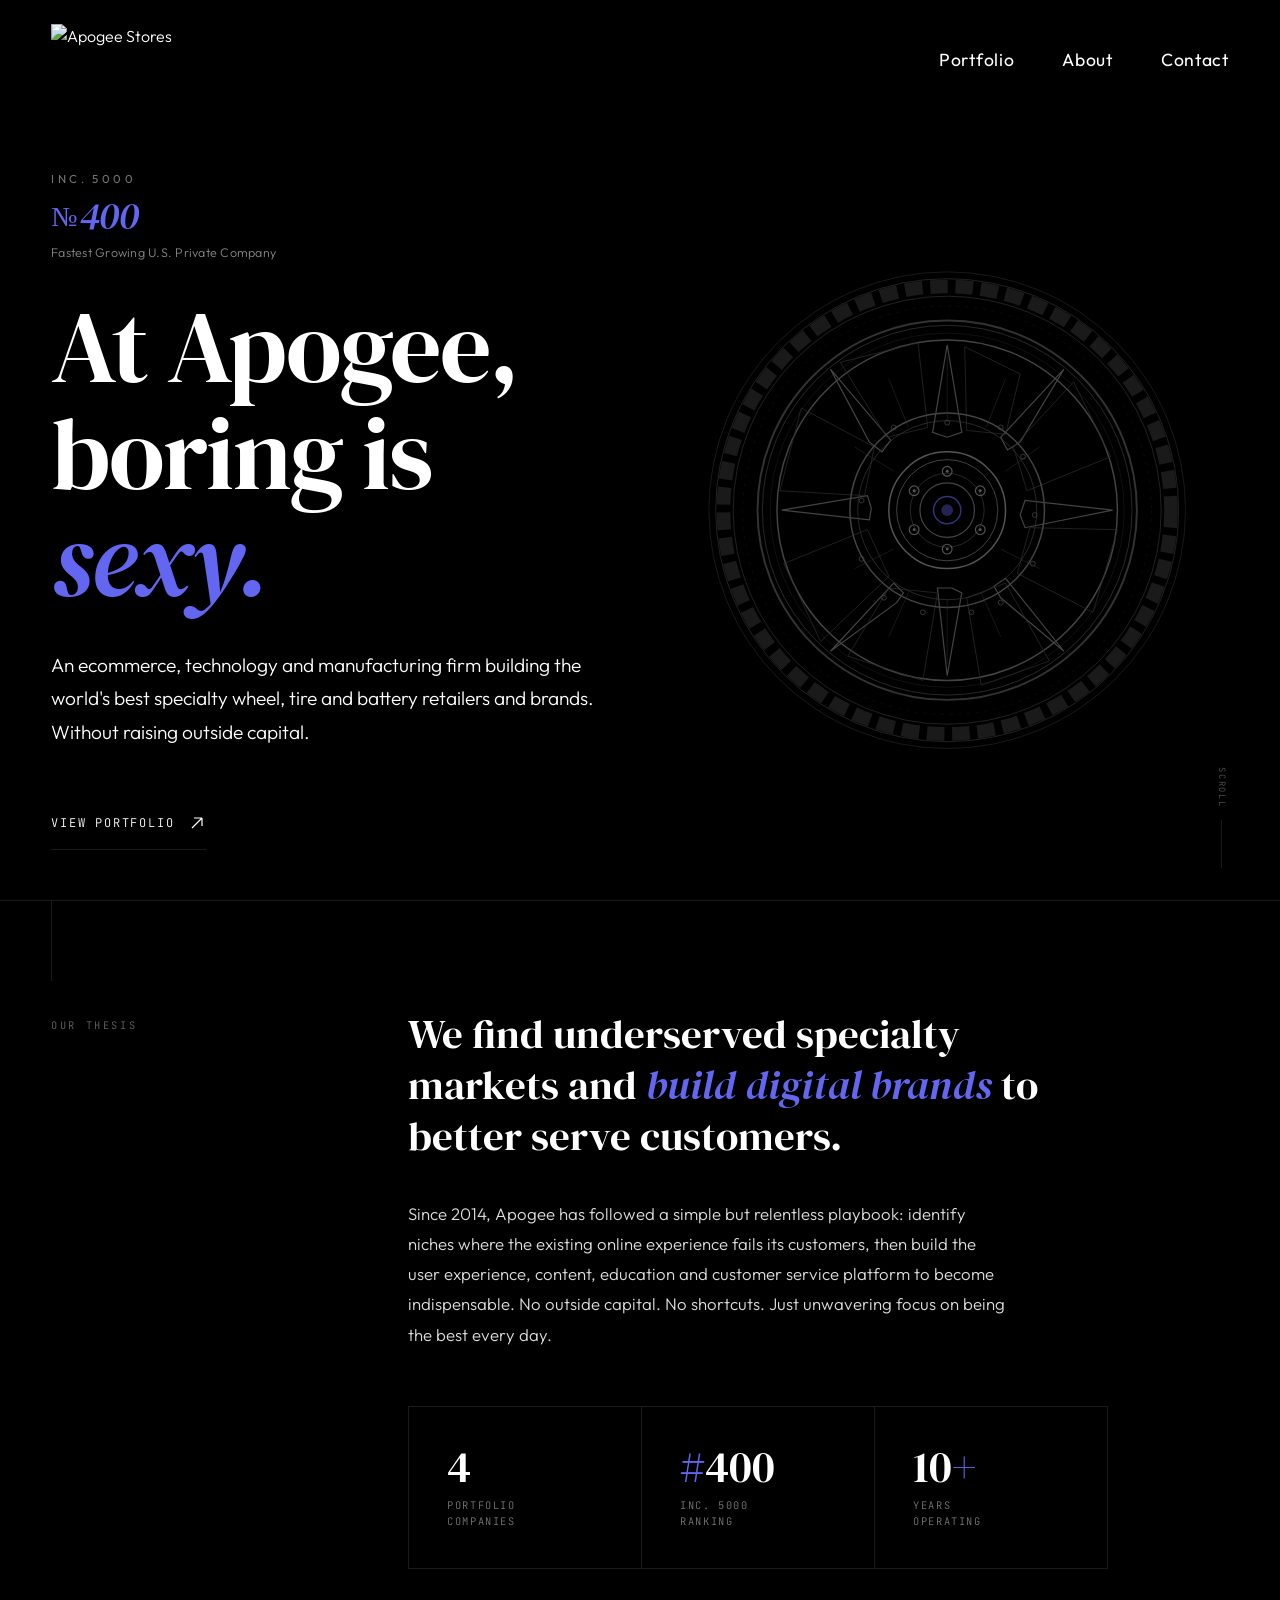
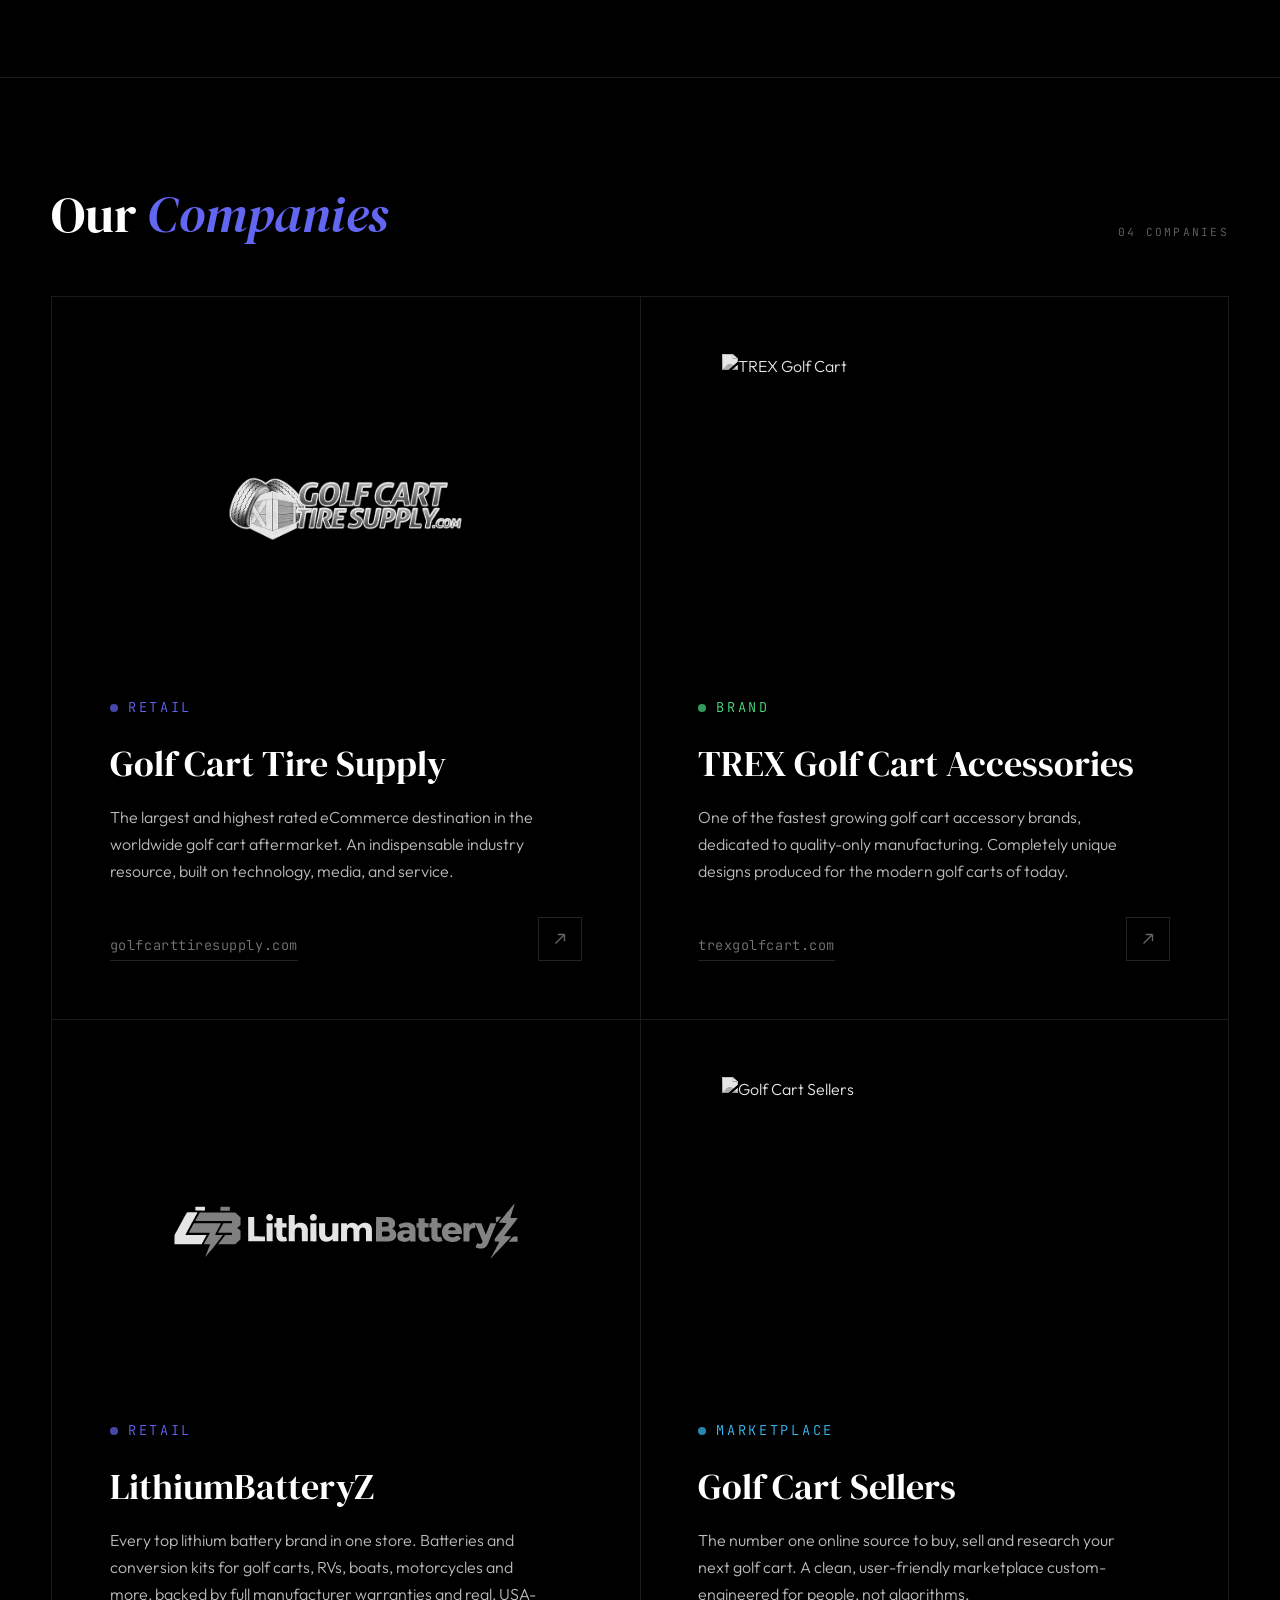
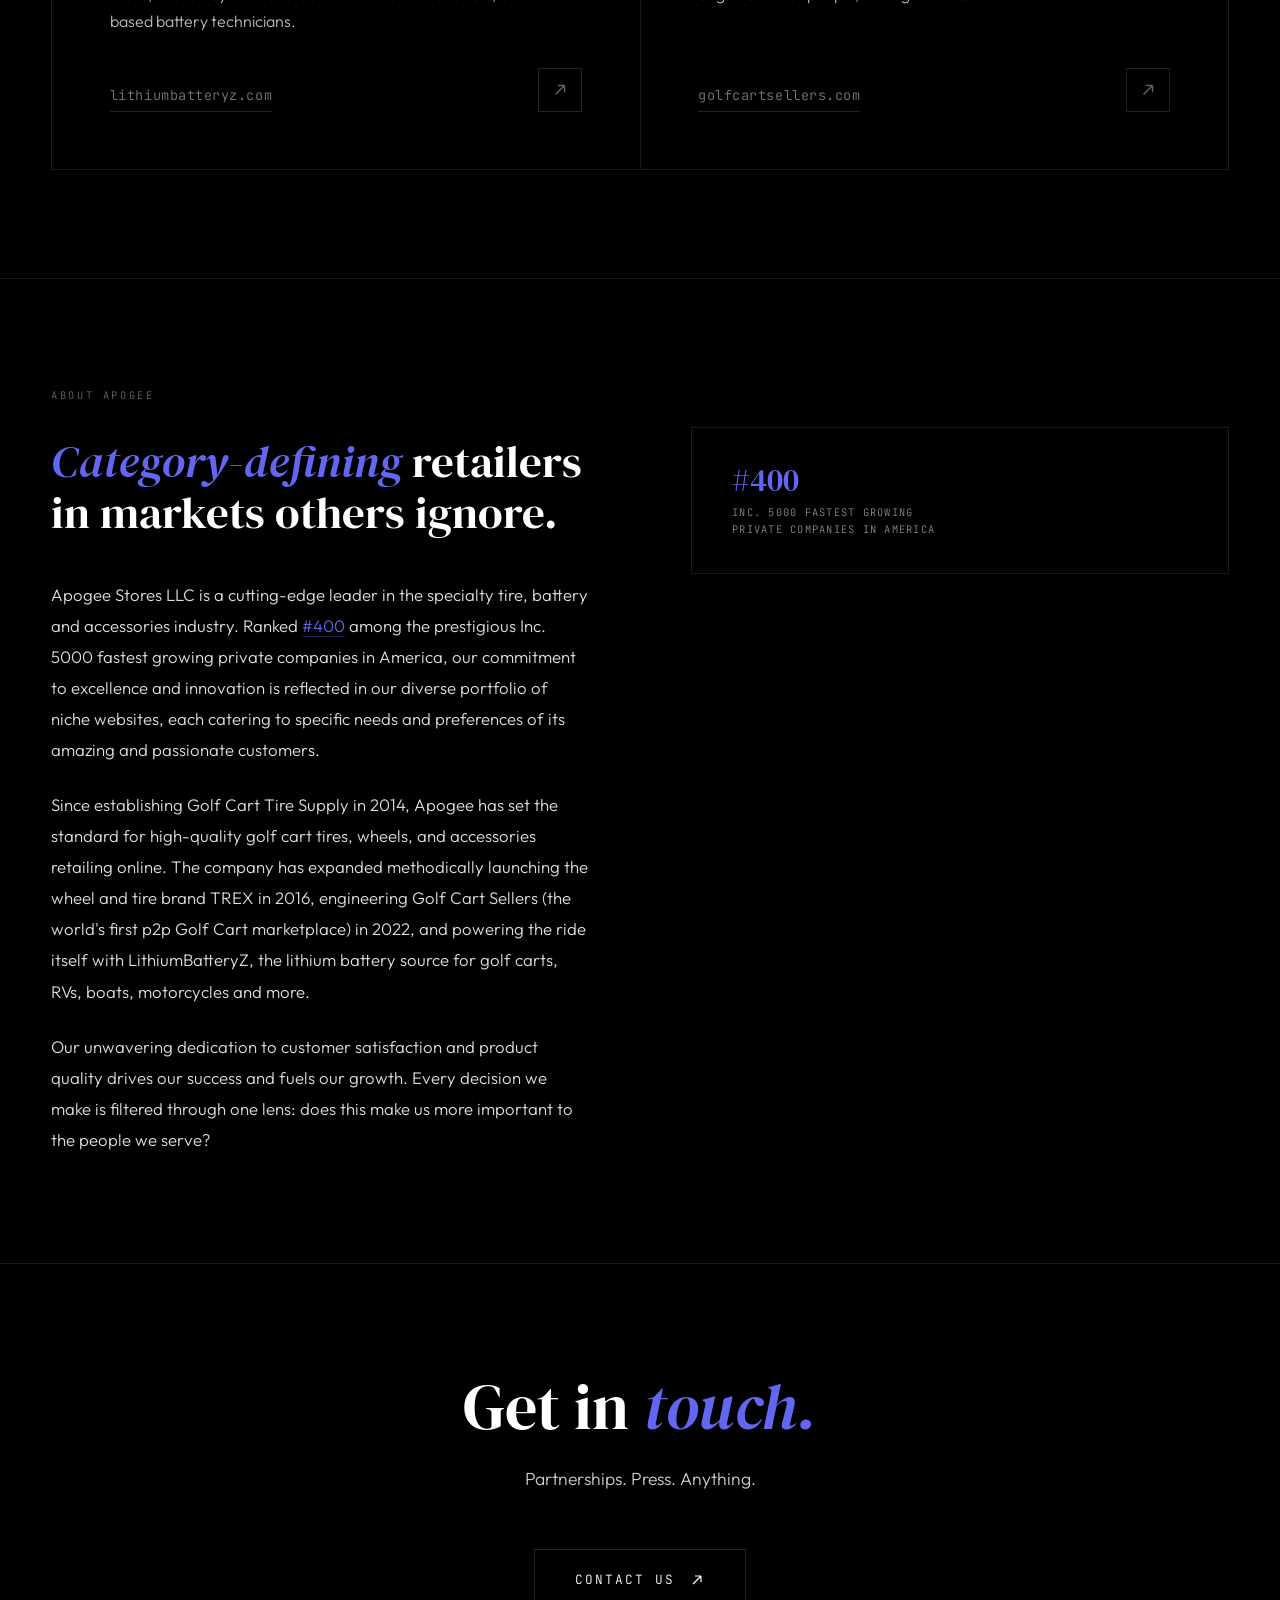
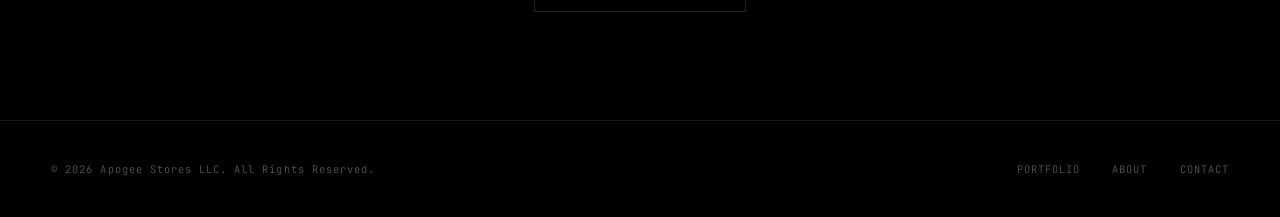
==== commit 6a840b97: "Add files via upload" ====
--- a/index.html
+++ b/index.html
@@ -219,7 +219,7 @@
   <div class="portfolio-grid">
     <a href="https://www.golfcarttiresupply.com" target="_blank" rel="noopener" class="portfolio-card">
       <div class="card-top">
-        <img src="https://cdn.prod.website-files.com/66a3d7478fabf15efa8d1b45/66b01e4c2605a390da87356d_Golf-Cart-Tire-Supply-Tile-BW.png" alt="Golf Cart Tire Supply" class="card-logo">
+        <img src="golf-cart-tire-supply-logo.webp" alt="Golf Cart Tire Supply" class="card-logo wide gcts">
         <div class="card-category">Retail</div>
         <h3 class="card-name">Golf Cart Tire Supply</h3>
         <p class="card-desc">The largest and highest rated eCommerce destination in the worldwide golf cart aftermarket. An indispensable industry resource, built on technology, media, and service.</p>
@@ -243,7 +243,7 @@
     </a>
     <a href="https://www.lithiumbatteryz.com" target="_blank" rel="noopener" class="portfolio-card">
       <div class="card-top">
-        <img src="lithiumbatteryz-logo-white.svg" alt="LithiumBatteryZ" class="card-logo wordmark">
+        <img src="lithiumbatteryz-logo-white.svg" alt="LithiumBatteryZ" class="card-logo wide lbz">
         <div class="card-category">Retail</div>
         <h3 class="card-name">LithiumBatteryZ</h3>
         <p class="card-desc">Every top lithium battery brand in one store. Batteries and conversion kits for golf carts, RVs, boats, motorcycles and more, backed by full manufacturer warranties and real, USA-based battery technicians.</p>
--- a/styles.css
+++ b/styles.css
@@ -1,6 +1,6 @@
 /* ============================================================
    Apogee Stores / Shared site stylesheet
-   v3.5 / single-page
+   v3.6 / single-page
    ============================================================ */
 
 *, *::before, *::after { margin: 0; padding: 0; box-sizing: border-box; }
@@ -580,14 +580,27 @@
   filter: grayscale(0%) brightness(1);
 }
 
-/* Wide wordmark logo (LithiumBatteryZ). Letterboxed inside the same logo zone
-   as the tile logos so the card copy stays aligned across the row, and capped
-   in width so it carries the same visual weight as its neighbors. The higher
-   resting brightness lifts the red half of the mark to a readable grey. */
-.card-logo.wordmark {
+/* Wide logos that are not 800x600 tiles (Golf Cart Tire Supply, LithiumBatteryZ).
+   Letterboxed inside the same logo zone as the tile logos so the card copy stays
+   aligned across the row. Each gets its own width cap so it carries the same
+   visual weight as its neighbors. Keep these selectors at two classes: a third
+   would outrank the hover rule above and the logo would never return to color. */
+.card-logo.wide {
   width: 100%;
+  object-fit: contain;
+}
+
+/* Sized to match the mark inside the black-and-white tile it replaced in v3.6.
+   The slightly higher resting brightness keeps the blue lettering light in
+   grayscale, close to the white lettering of that old tile. */
+.card-logo.gcts {
+  max-width: clamp(155px, 18.6vw, 248px);
+  filter: grayscale(100%) brightness(1.5);
+}
+
+/* The higher resting brightness lifts the red half of the mark to a readable grey */
+.card-logo.lbz {
   max-width: clamp(230px, 27vw, 360px);
-  object-fit: contain;
   filter: grayscale(100%) brightness(2.6);
 }
 
@@ -904,6 +917,7 @@
   .portfolio-grid { grid-template-columns: 1fr; }
   .portfolio-card { min-height: auto; padding: 36px 24px; }
   .card-logo { height: 220px; max-width: 90%; margin: 0 auto 28px auto; }
+  .card-logo.gcts { max-width: 170px; }
   .card-name { font-size: 1.6rem; }
   .card-category { font-size: 0.75rem; }
   .card-desc { font-size: 0.95rem; }
@@ -933,7 +947,8 @@
   .page-header { padding: 110px 16px 48px; }
   .page-title { font-size: 2.1rem; }
   .card-logo { height: 180px; }
-  .card-logo.wordmark { max-width: 205px; }
+  .card-logo.gcts { max-width: 140px; }
+  .card-logo.lbz { max-width: 205px; }
   .card-name { font-size: 1.4rem; }
   .stats { grid-template-columns: 1fr; }
   .portfolio-title { font-size: 1.8rem; }
